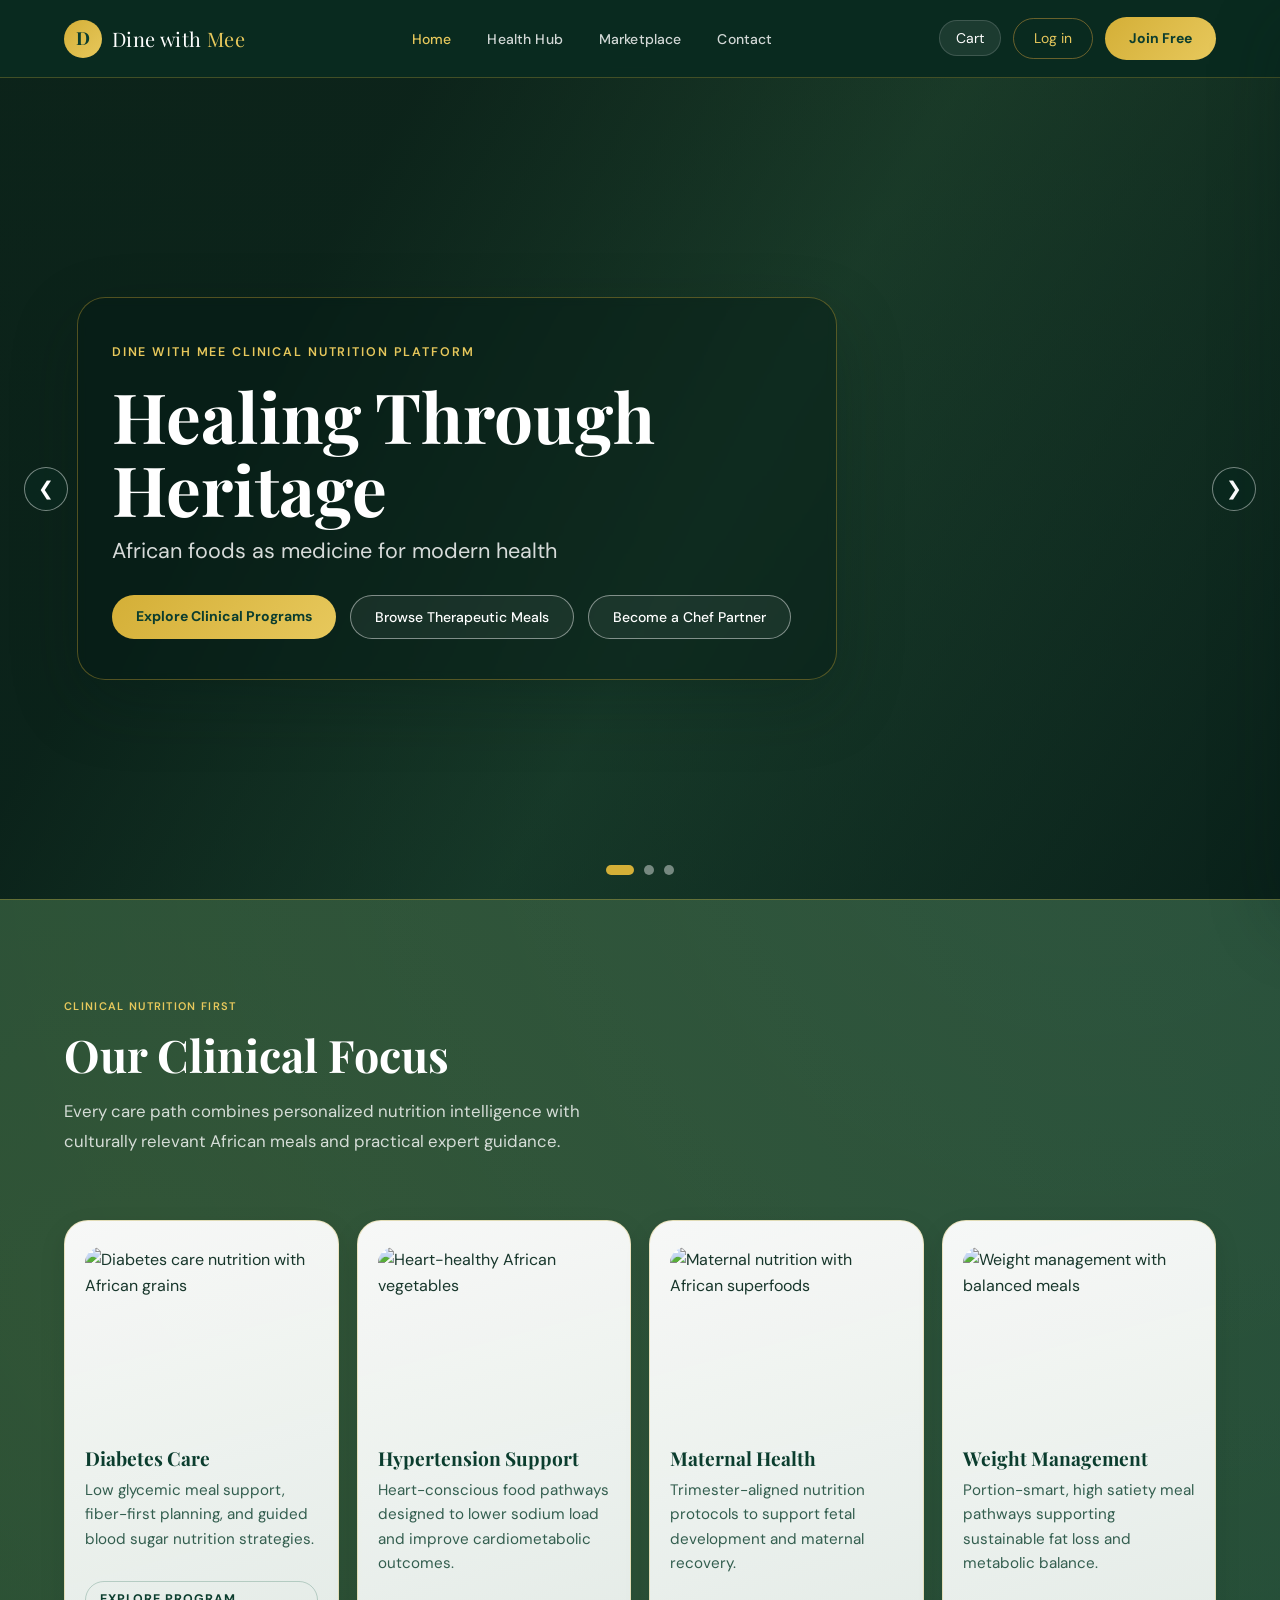
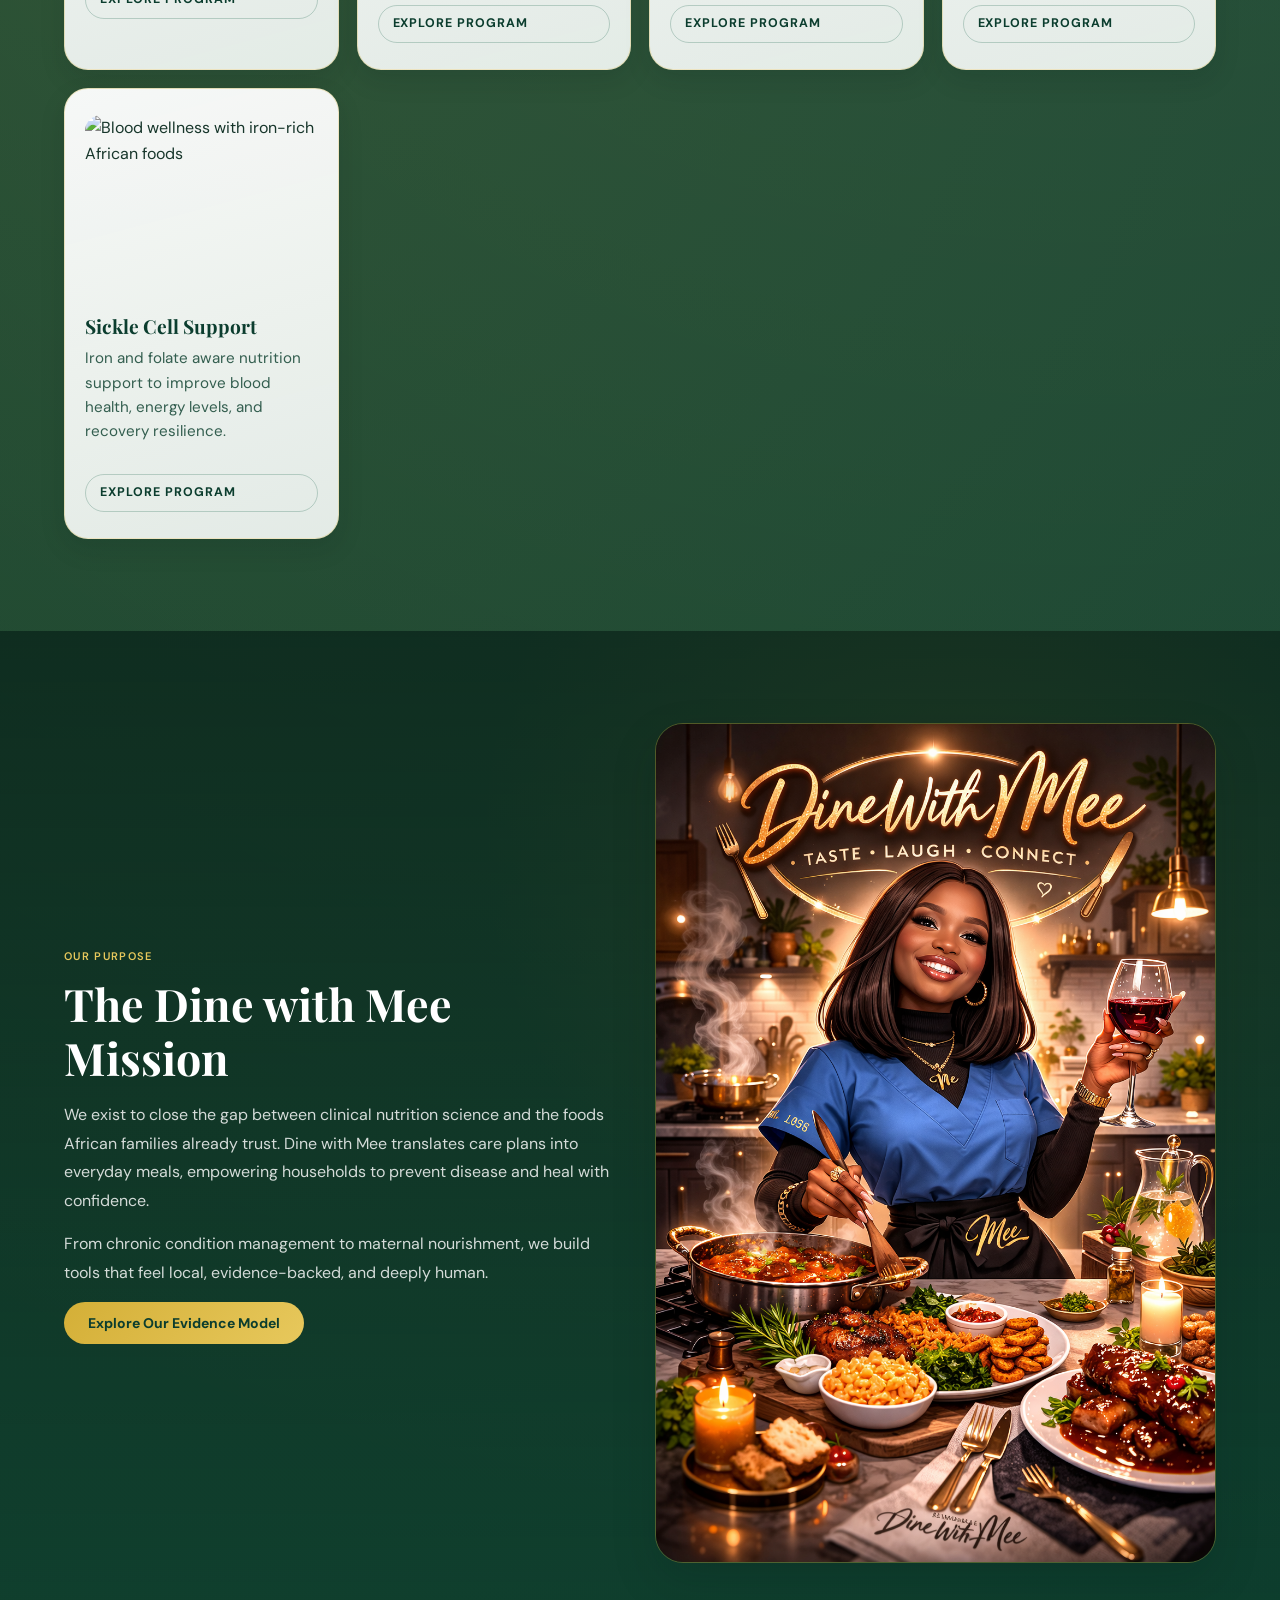
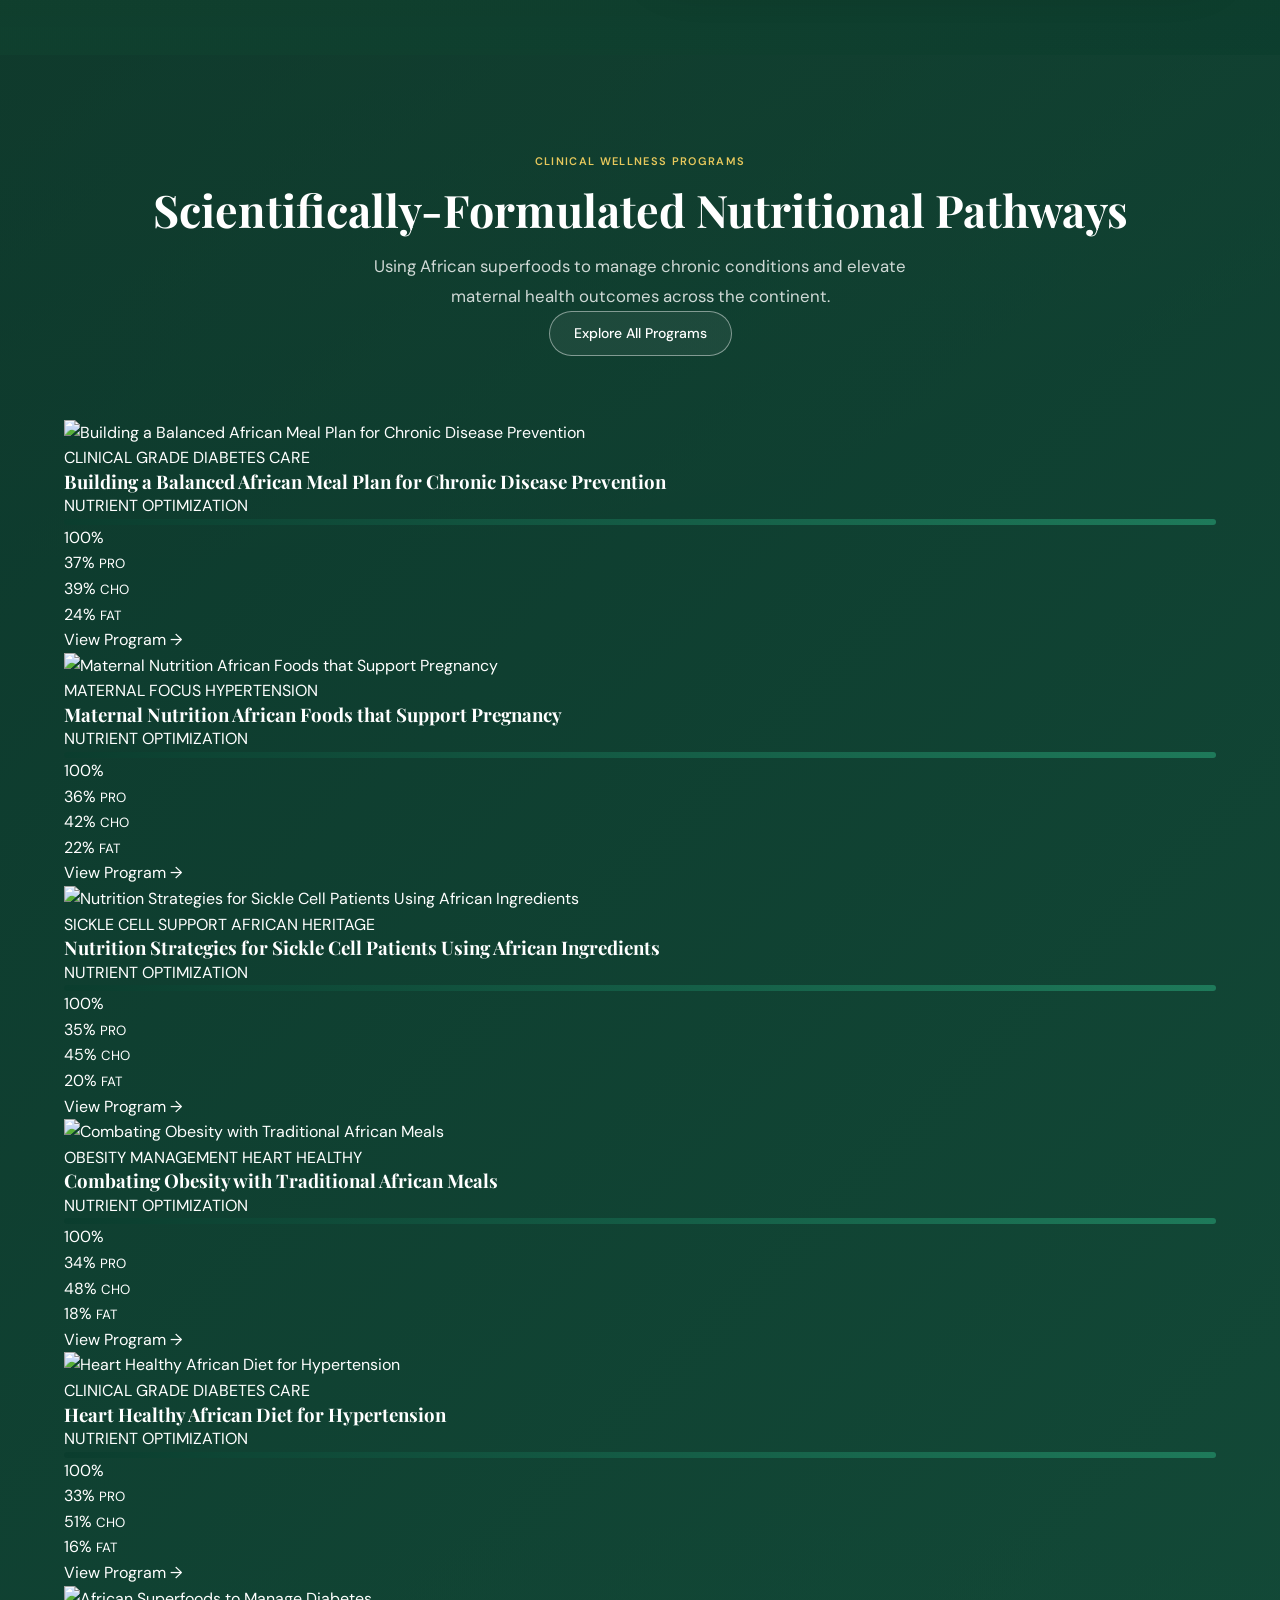
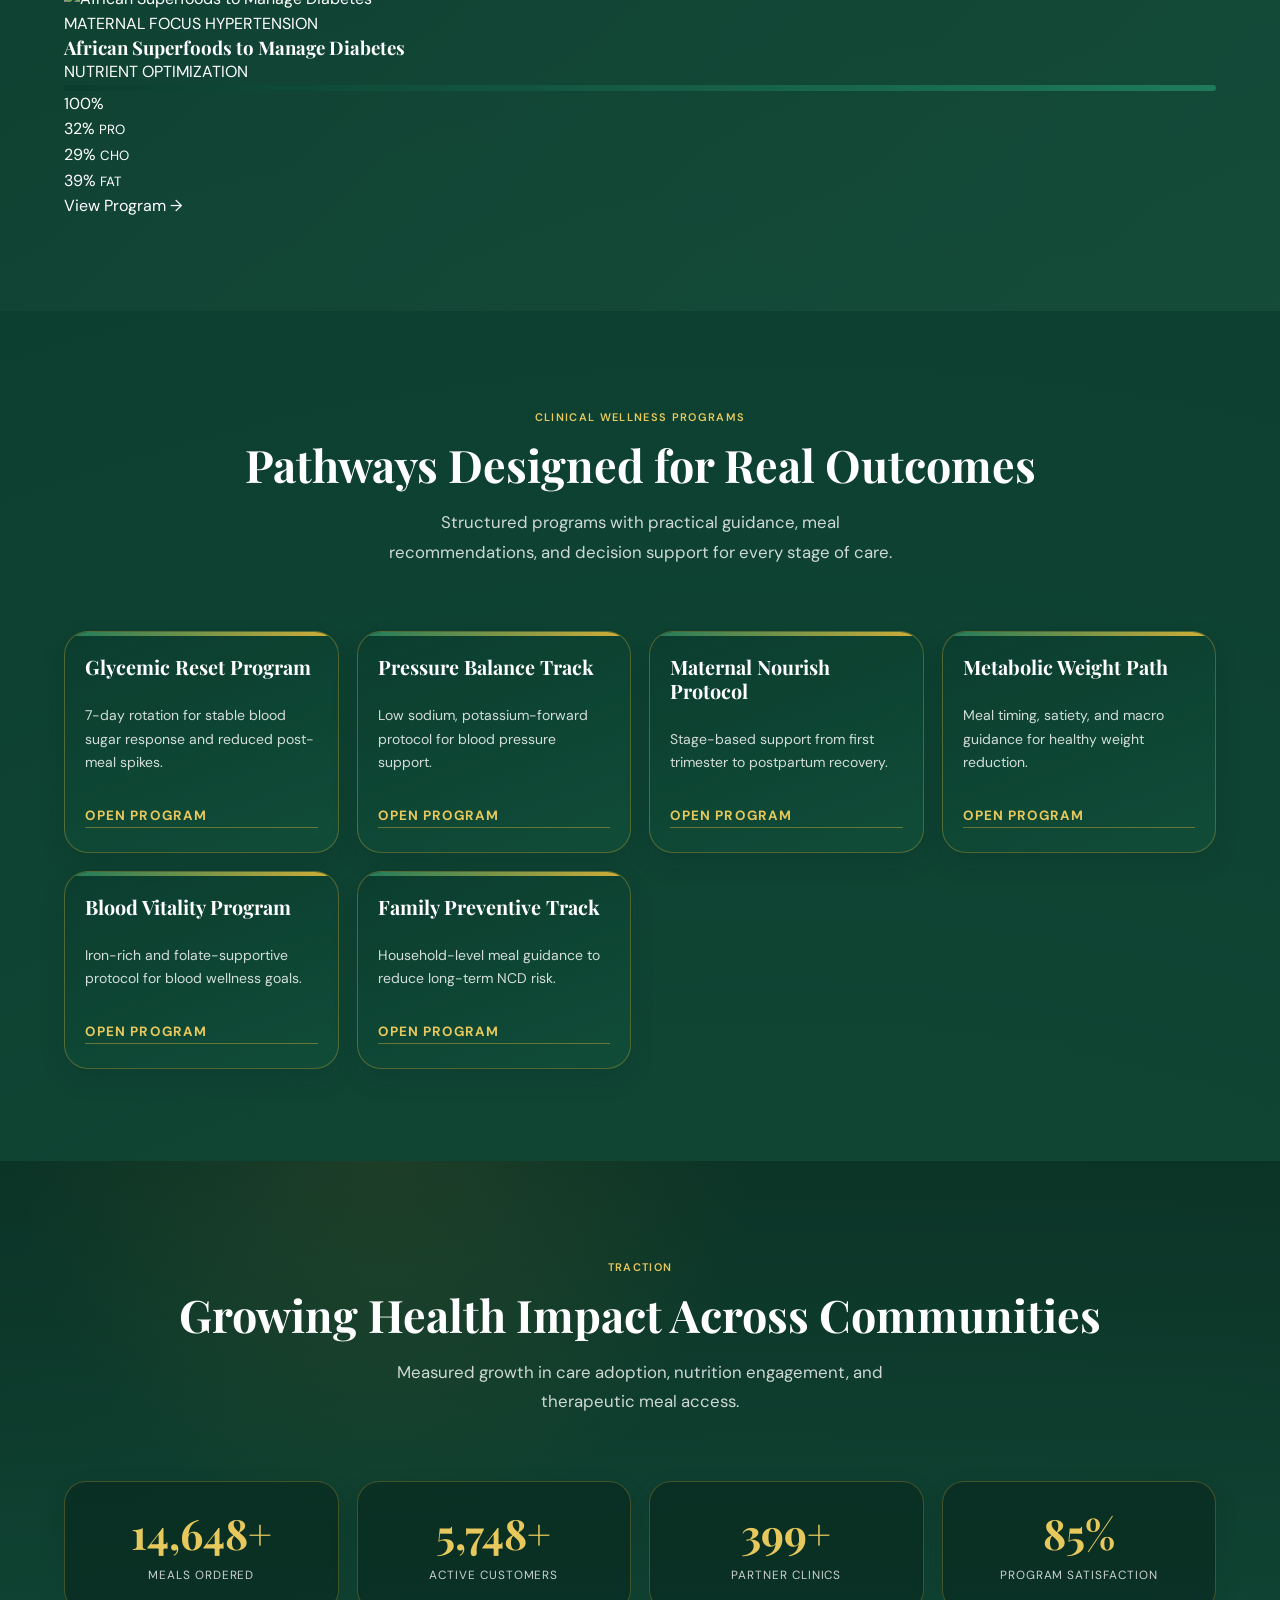
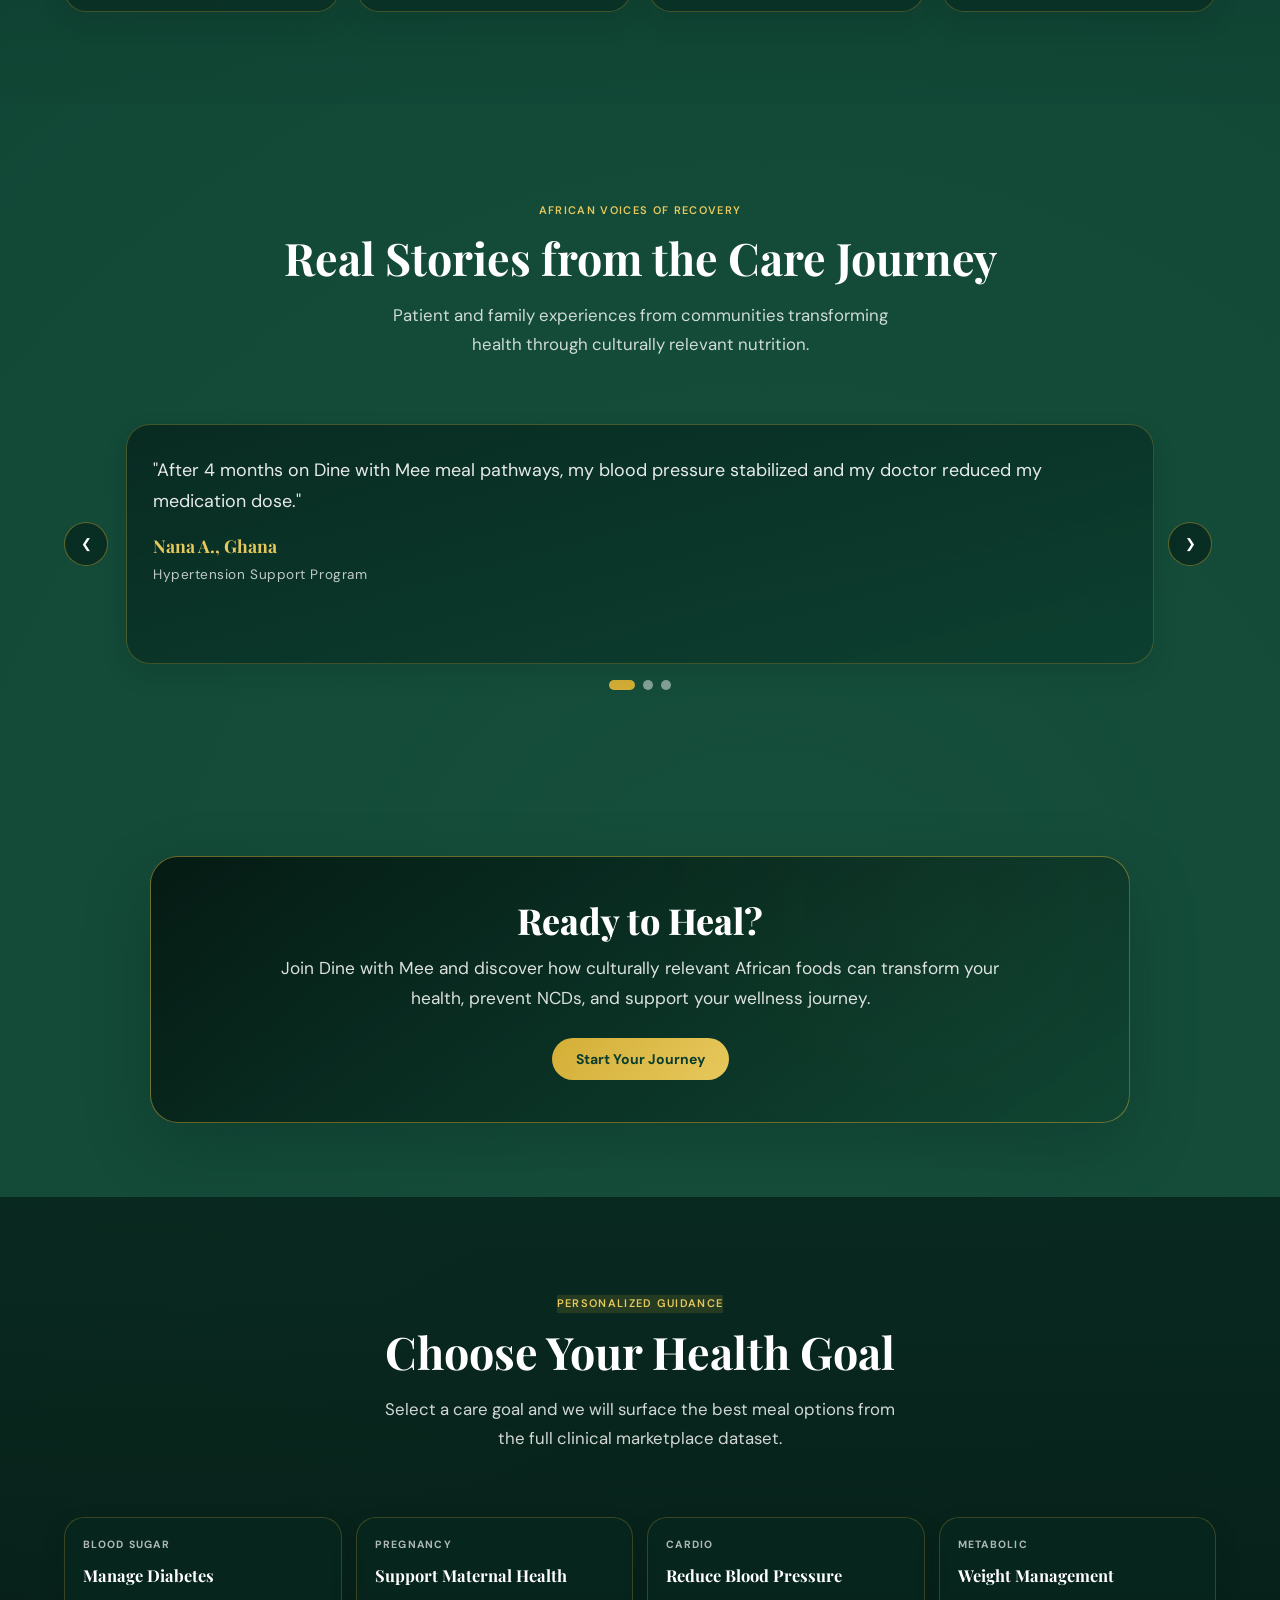
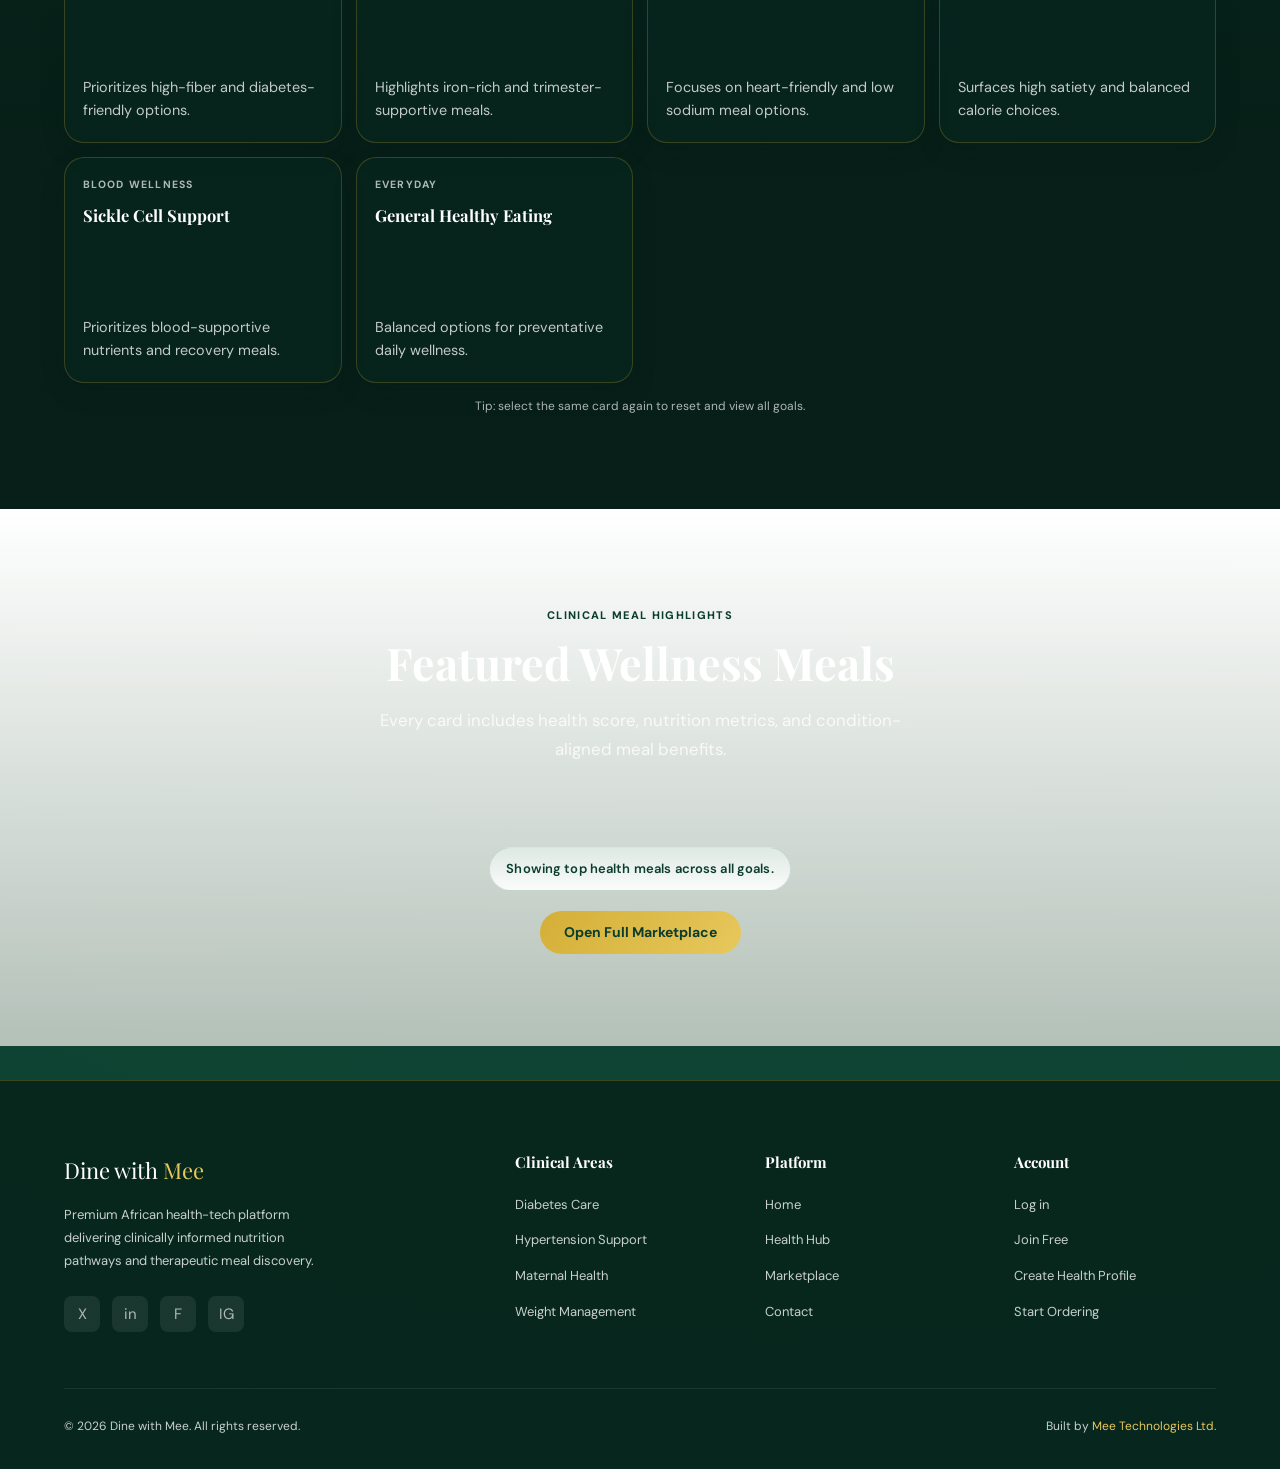
==== index-new.html @ 8e5e98ac "Frontend and Backend" ====
<!DOCTYPE html>
<html lang="en">
<head>
  <meta charset="UTF-8" />
  <meta name="viewport" content="width=device-width, initial-scale=1.0" />
  <title>Dine with Mee | Premium African Health-Tech Nutrition Platform</title>
  <meta name="description" content="Dine with Mee combines clinical nutrition care and culturally relevant African meals for diabetes, hypertension, maternal health, and long-term wellness." />
  <link rel="stylesheet" href="styles.css" />
</head>
<body>

<nav class="navbar">
  <a href="index.html#home" class="nav-logo">
    <div class="logo-mark">D</div>
    <span class="logo-text">Dine with <span>Mee</span></span>
  </a>

  <ul class="nav-links" id="nav-links">
    <li><a href="index.html#home" class="active">Home</a></li>
    <li><a href="health.html">Health Hub</a></li>
    <li><a href="marketplace.html">Marketplace</a></li>
    <li><a href="contact.html">Contact</a></li>
  </ul>

  <div class="nav-actions">
    <button class="btn-cart" id="cart-btn" type="button">
      Cart
      <span class="cart-count" id="cart-count-nav" style="display:none">0</span>
    </button>
    <a href="login.html" class="btn-login">Log in</a>
    <a href="signup.html" class="btn-primary">Join Free</a>
    <button class="hamburger" id="hamburger" type="button" aria-label="Open menu">
      <span></span><span></span><span></span>
    </button>
  </div>
</nav>

<section class="hero-slider" id="home" aria-label="Hero slides">
  <div class="hero-slide active" style="background-image: url('https://images.unsplash.com/photo-1512621776951-a57141f2eefd?auto=format&fit=crop&w=1800&q=80');">
    <div class="hero-overlay"></div>
    <div class="hero-content-wrap">
      <span class="hero-kicker">Dine with Mee Clinical Nutrition Platform</span>
      <h1>Healing Through Heritage</h1>
      <p>African foods as medicine for modern health</p>
      <div class="hero-cta-row">
        <a href="#clinical-focus" class="btn-primary">Explore Clinical Programs</a>
        <a href="marketplace.html" class="btn-secondary">Browse Therapeutic Meals</a>
        <a href="chef-partner.html" class="btn-secondary">Become a Chef Partner</a>
      </div>
    </div>
  </div>

  <div class="hero-slide" style="background-image: url('https://images.unsplash.com/photo-1498837167922-ddd27525d352?auto=format&fit=crop&w=1800&q=80');">
    <div class="hero-overlay"></div>
    <div class="hero-content-wrap">
      <span class="hero-kicker">Preventive Care Through Nutrition</span>
      <h1>Nature&#39;s Prescription</h1>
      <p>Nutrition-powered prevention for NCDs</p>
      <div class="hero-cta-row">
        <a href="health.html" class="btn-primary">Visit Health Hub</a>
        <a href="health.html#nutrition-research" class="btn-secondary">Read Nutrition Research</a>
      </div>
    </div>
  </div>

  <div class="hero-slide" style="background-image: url('https://images.unsplash.com/photo-1466637574441-749b8f19452f?auto=format&fit=crop&w=1800&q=80');">
    <div class="hero-overlay"></div>
    <div class="hero-content-wrap">
      <span class="hero-kicker">Future-Ready Family Wellness</span>
      <h1>Generational Wellness</h1>
      <p>Building healthier African futures through food</p>
      <div class="hero-cta-row">
        <a href="health.html#maternal-care-pathway" class="btn-primary">Maternal Wellness Pathways</a>
        <a href="#ready-to-heal" class="btn-secondary">Start Your Journey</a>
      </div>
    </div>
  </div>

  <button class="hero-control prev" type="button" data-hero-prev aria-label="Previous slide">&#10094;</button>
  <button class="hero-control next" type="button" data-hero-next aria-label="Next slide">&#10095;</button>

  <div class="hero-dots" role="tablist" aria-label="Hero slide controls">
    <button class="hero-dot active" type="button" data-hero-dot="0" aria-label="Slide 1"></button>
    <button class="hero-dot" type="button" data-hero-dot="1" aria-label="Slide 2"></button>
    <button class="hero-dot" type="button" data-hero-dot="2" aria-label="Slide 3"></button>
  </div>
</section>

<section class="section clinical-focus-section" id="clinical-focus">
  <div class="section-header text-left">
    <span class="section-tag">Clinical Nutrition First</span>
    <h2>Our Clinical Focus</h2>
    <p>Every care path combines personalized nutrition intelligence with culturally relevant African meals and practical expert guidance.</p>
  </div>

  <div class="clinical-focus-grid">
    <article class="clinical-card health-card">
      <img src="https://www.azpcps.com/wp-content/uploads/2024/01/Diet-for-Diabetes-Management.jpg" alt="Diabetes care nutrition with African grains" loading="lazy" class="clinical-card-image" />
      <h3>Diabetes Care</h3>
      <p>Low glycemic meal support, fiber-first planning, and guided blood sugar nutrition strategies.</p>
      <a href="health.html#diabetes" class="clinical-link">Explore Program</a>
    </article>

    <article class="clinical-card health-card">
      <img src="https://images.unsplash.com/photo-1512621776951-a57141f2eefd?auto=format&fit=crop&w=600&h=300&q=80" alt="Heart-healthy African vegetables" loading="lazy" class="clinical-card-image" />
      <h3>Hypertension Support</h3>
      <p>Heart-conscious food pathways designed to lower sodium load and improve cardiometabolic outcomes.</p>
      <a href="health.html#hypertension" class="clinical-link">Explore Program</a>
    </article>

    <article class="clinical-card health-card">
      <img src="https://images.unsplash.com/photo-1547592180-85f173990554?auto=format&fit=crop&w=600&h=300&q=80" alt="Maternal nutrition with African superfoods" loading="lazy" class="clinical-card-image" />
      <h3>Maternal Health</h3>
      <p>Trimester-aligned nutrition protocols to support fetal development and maternal recovery.</p>
      <a href="health.html#maternal-care-pathway" class="clinical-link">Explore Program</a>
    </article>

    <article class="clinical-card health-card">
      <img src="https://www.heart.org/-/media/AHA/H4GM/Article-Images/Lose-Weight-and-Keep-It-Off.jpg?sc_lang=en" alt="Weight management with balanced meals" loading="lazy" class="clinical-card-image" />
      <h3>Weight Management</h3>
      <p>Portion-smart, high satiety meal pathways supporting sustainable fat loss and metabolic balance.</p>
      <a href="health.html#obesity" class="clinical-link">Explore Program</a>
    </article>

    <article class="clinical-card health-card">
      <img src="https://images.unsplash.com/photo-1498837167922-ddd27525d352?auto=format&fit=crop&w=600&h=300&q=80" alt="Blood wellness with iron-rich African foods" loading="lazy" class="clinical-card-image" />
      <h3>Sickle Cell Support</h3>
      <p>Iron and folate aware nutrition support to improve blood health, energy levels, and recovery resilience.</p>
      <a href="health.html#sickle-cell" class="clinical-link">Explore Program</a>
    </article>
  </div>
</section>

<section class="section purpose-section" id="our-purpose">
  <div class="purpose-layout">
    <div class="purpose-copy">
      <span class="section-tag">Our Purpose</span>
      <h2>The Dine with Mee Mission</h2>
      <p>We exist to close the gap between clinical nutrition science and the foods African families already trust. Dine with Mee translates care plans into everyday meals, empowering households to prevent disease and heal with confidence.</p>
      <p>From chronic condition management to maternal nourishment, we build tools that feel local, evidence-backed, and deeply human.</p>
      <a href="health.html#nutrition-research" class="btn-primary">Explore Our Evidence Model</a>
    </div>
    <div class="purpose-media">
      <img src="images/Cooking%20with%20confidence%20and%20style.png" alt="Cooking with confidence and style" loading="lazy" />
    </div>
  </div>
</section>

<section class="section clinical-wellness-programs" id="clinical-wellness">
  <div class="section-header">
    <span class="section-tag">Clinical Wellness Programs</span>
    <h2>Scientifically-Formulated Nutritional Pathways</h2>
    <p>Using African superfoods to manage chronic conditions and elevate maternal health outcomes across the continent.</p>
    <a href="#clinical-programs" class="btn-secondary">Explore All Programs</a>
  </div>

  <div class="wellness-grid">
    <article class="program-item">
      <div class="program-image-wrapper">
        <img src="https://rehab2perform.com/wp-content/uploads/2023/04/My-project-1-19-1024x641.jpg" alt="Building a Balanced African Meal Plan for Chronic Disease Prevention" loading="lazy" />
      </div>
      <div class="program-meta">
        <span class="meta-tag">CLINICAL GRADE</span>
        <span class="meta-sub">DIABETES CARE</span>
      </div>
      <h3>Building a Balanced African Meal Plan for Chronic Disease Prevention</h3>
      <div class="nutrition-bars">
        <div class="nutrition-bar-label">NUTRIENT OPTIMIZATION</div>
        <div class="nutrition-bar">
          <div class="bar-fill" style="width: 100%; background: linear-gradient(90deg, #0B3D2E 0%, #145C45 50%, #1E7A5A 100%); height: 6px; border-radius: 3px;"></div>
          <span class="bar-label">100%</span>
        </div>
        <div class="macro-row">
          <div class="macro-item">
            <span>37%</span>
            <small>PRO</small>
          </div>
          <div class="macro-item">
            <span>39%</span>
            <small>CHO</small>
          </div>
          <div class="macro-item">
            <span>24%</span>
            <small>FAT</small>
          </div>
        </div>
      </div>
      <a href="health.html#diabetes" class="program-link">View Program →</a>
    </article>

    <article class="program-item">
      <div class="program-image-wrapper">
        <img src="https://www.merrionultrasound.ie/wp-content/uploads/2024/01/pregnancy-nutrition-1024x585.jpg" alt="Maternal Nutrition African Foods that Support Pregnancy" loading="lazy" />
      </div>
      <div class="program-meta">
        <span class="meta-tag">MATERNAL FOCUS</span>
        <span class="meta-sub">HYPERTENSION</span>
      </div>
      <h3>Maternal Nutrition African Foods that Support Pregnancy</h3>
      <div class="nutrition-bars">
        <div class="nutrition-bar-label">NUTRIENT OPTIMIZATION</div>
        <div class="nutrition-bar">
          <div class="bar-fill" style="width: 100%; background: linear-gradient(90deg, #0B3D2E 0%, #145C45 50%, #1E7A5A 100%); height: 6px; border-radius: 3px;"></div>
          <span class="bar-label">100%</span>
        </div>
        <div class="macro-row">
          <div class="macro-item">
            <span>36%</span>
            <small>PRO</small>
          </div>
          <div class="macro-item">
            <span>42%</span>
            <small>CHO</small>
          </div>
          <div class="macro-item">
            <span>22%</span>
            <small>FAT</small>
          </div>
        </div>
      </div>
      <a href="health.html#maternal-care-pathway" class="program-link">View Program →</a>
    </article>

    <article class="program-item">
      <div class="program-image-wrapper">
        <img src="https://imgk.timesnownews.com/story/balanced-diet-for-sickle-cell-disease.gif?tr=w-400,h-300,fo-auto" alt="Nutrition Strategies for Sickle Cell Patients Using African Ingredients" loading="lazy" />
      </div>
      <div class="program-meta">
        <span class="meta-tag">SICKLE CELL SUPPORT</span>
        <span class="meta-sub">AFRICAN HERITAGE</span>
      </div>
      <h3>Nutrition Strategies for Sickle Cell Patients Using African Ingredients</h3>
      <div class="nutrition-bars">
        <div class="nutrition-bar-label">NUTRIENT OPTIMIZATION</div>
        <div class="nutrition-bar">
          <div class="bar-fill" style="width: 100%; background: linear-gradient(90deg, #0B3D2E 0%, #145C45 50%, #1E7A5A 100%); height: 6px; border-radius: 3px;"></div>
          <span class="bar-label">100%</span>
        </div>
        <div class="macro-row">
          <div class="macro-item">
            <span>35%</span>
            <small>PRO</small>
          </div>
          <div class="macro-item">
            <span>45%</span>
            <small>CHO</small>
          </div>
          <div class="macro-item">
            <span>20%</span>
            <small>FAT</small>
          </div>
        </div>
      </div>
      <a href="health.html#sickle-cell" class="program-link">View Program →</a>
    </article>

    <article class="program-item">
      <div class="program-image-wrapper">
        <img src="https://healthviewpoints.com/wp-content/uploads/2025/10/image.webp" alt="Combating Obesity with Traditional African Meals" loading="lazy" />
      </div>
      <div class="program-meta">
        <span class="meta-tag">OBESITY MANAGEMENT</span>
        <span class="meta-sub">HEART HEALTHY</span>
      </div>
      <h3>Combating Obesity with Traditional African Meals</h3>
      <div class="nutrition-bars">
        <div class="nutrition-bar-label">NUTRIENT OPTIMIZATION</div>
        <div class="nutrition-bar">
          <div class="bar-fill" style="width: 100%; background: linear-gradient(90deg, #0B3D2E 0%, #145C45 50%, #1E7A5A 100%); height: 6px; border-radius: 3px;"></div>
          <span class="bar-label">100%</span>
        </div>
        <div class="macro-row">
          <div class="macro-item">
            <span>34%</span>
            <small>PRO</small>
          </div>
          <div class="macro-item">
            <span>48%</span>
            <small>CHO</small>
          </div>
          <div class="macro-item">
            <span>18%</span>
            <small>FAT</small>
          </div>
        </div>
      </div>
      <a href="health.html#obesity" class="program-link">View Program →</a>
    </article>

    <article class="program-item">
      <div class="program-image-wrapper">
        <img src="https://patientinfo.medicobridge.com/wp-content/uploads/2025/04/well-balanced-diet-and-blood-pressure-control-for-heart-care.webp" alt="Heart Healthy African Diet for Hypertension" loading="lazy" />
      </div>
      <div class="program-meta">
        <span class="meta-tag">CLINICAL GRADE</span>
        <span class="meta-sub">DIABETES CARE</span>
      </div>
      <h3>Heart Healthy African Diet for Hypertension</h3>
      <div class="nutrition-bars">
        <div class="nutrition-bar-label">NUTRIENT OPTIMIZATION</div>
        <div class="nutrition-bar">
          <div class="bar-fill" style="width: 100%; background: linear-gradient(90deg, #0B3D2E 0%, #145C45 50%, #1E7A5A 100%); height: 6px; border-radius: 3px;"></div>
          <span class="bar-label">100%</span>
        </div>
        <div class="macro-row">
          <div class="macro-item">
            <span>33%</span>
            <small>PRO</small>
          </div>
          <div class="macro-item">
            <span>51%</span>
            <small>CHO</small>
          </div>
          <div class="macro-item">
            <span>16%</span>
            <small>FAT</small>
          </div>
        </div>
      </div>
      <a href="health.html#hypertension" class="program-link">View Program →</a>
    </article>

    <article class="program-item">
      <div class="program-image-wrapper">
        <img src="https://www.hjhospitals.org/blogimage/BkK0PFISL40xjrSr46TQuCmhiMvolTTCuMrDnLiP.jpeg" alt="African Superfoods to Manage Diabetes" loading="lazy" />
      </div>
      <div class="program-meta">
        <span class="meta-tag">MATERNAL FOCUS</span>
        <span class="meta-sub">HYPERTENSION</span>
      </div>
      <h3>African Superfoods to Manage Diabetes</h3>
      <div class="nutrition-bars">
        <div class="nutrition-bar-label">NUTRIENT OPTIMIZATION</div>
        <div class="nutrition-bar">
          <div class="bar-fill" style="width: 100%; background: linear-gradient(90deg, #0B3D2E 0%, #145C45 50%, #1E7A5A 100%); height: 6px; border-radius: 3px;"></div>
          <span class="bar-label">100%</span>
        </div>
        <div class="macro-row">
          <div class="macro-item">
            <span>32%</span>
            <small>PRO</small>
          </div>
          <div class="macro-item">
            <span>29%</span>
            <small>CHO</small>
          </div>
          <div class="macro-item">
            <span>39%</span>
            <small>FAT</small>
          </div>
        </div>
      </div>
      <a href="health.html#diabetes" class="program-link">View Program →</a>
    </article>
  </div>

</section>

<section class="section programs-section" id="clinical-programs">
  <div class="section-header">
    <span class="section-tag">Clinical Wellness Programs</span>
    <h2>Pathways Designed for Real Outcomes</h2>
    <p>Structured programs with practical guidance, meal recommendations, and decision support for every stage of care.</p>
  </div>

  <div class="program-grid">
    <article class="program-card plan-card">
      <h3>Glycemic Reset Program</h3>
      <p>7-day rotation for stable blood sugar response and reduced post-meal spikes.</p>
      <a href="health.html#diabetes">Open Program</a>
    </article>

    <article class="program-card plan-card">
      <h3>Pressure Balance Track</h3>
      <p>Low sodium, potassium-forward protocol for blood pressure support.</p>
      <a href="health.html#hypertension">Open Program</a>
    </article>

    <article class="program-card plan-card">
      <h3>Maternal Nourish Protocol</h3>
      <p>Stage-based support from first trimester to postpartum recovery.</p>
      <a href="health.html#maternal-care-pathway">Open Program</a>
    </article>

    <article class="program-card plan-card">
      <h3>Metabolic Weight Path</h3>
      <p>Meal timing, satiety, and macro guidance for healthy weight reduction.</p>
      <a href="health.html#obesity">Open Program</a>
    </article>

    <article class="program-card plan-card">
      <h3>Blood Vitality Program</h3>
      <p>Iron-rich and folate-supportive protocol for blood wellness goals.</p>
      <a href="health.html#sickle-cell">Open Program</a>
    </article>

    <article class="program-card plan-card">
      <h3>Family Preventive Track</h3>
      <p>Household-level meal guidance to reduce long-term NCD risk.</p>
      <a href="marketplace.html">Open Program</a>
    </article>
  </div>
</section>

<section class="section traction-section" id="traction">
  <div class="section-header">
    <span class="section-tag">Traction</span>
    <h2>Growing Health Impact Across Communities</h2>
    <p>Measured growth in care adoption, nutrition engagement, and therapeutic meal access.</p>
  </div>

  <div class="traction-grid">
    <article class="traction-card">
      <h3><span class="counter-value" data-counter-target="15800">0</span>+</h3>
      <p>Meals Ordered</p>
    </article>
    <article class="traction-card">
      <h3><span class="counter-value" data-counter-target="6200">0</span>+</h3>
      <p>Active Customers</p>
    </article>
    <article class="traction-card">
      <h3><span class="counter-value" data-counter-target="430">0</span>+</h3>
      <p>Partner Clinics</p>
    </article>
    <article class="traction-card">
      <h3><span class="counter-value" data-counter-target="92">0</span>%</h3>
      <p>Program Satisfaction</p>
    </article>
  </div>
</section>

<section class="section recovery-section" id="recovery-voices">
  <div class="section-header">
    <span class="section-tag">African Voices of Recovery</span>
    <h2>Real Stories from the Care Journey</h2>
    <p>Patient and family experiences from communities transforming health through culturally relevant nutrition.</p>
  </div>

  <div class="recovery-carousel" data-recovery-carousel>
    <button class="recovery-control prev" type="button" data-recovery-prev aria-label="Previous testimonial">&#10094;</button>

    <div class="recovery-track">
      <article class="recovery-slide active">
        <p class="recovery-quote">"After 4 months on Dine with Mee meal pathways, my blood pressure stabilized and my doctor reduced my medication dose."</p>
        <h4>Nana A., Ghana</h4>
        <span>Hypertension Support Program</span>
      </article>

      <article class="recovery-slide">
        <p class="recovery-quote">"My gestational nutrition plan helped me stay energized throughout pregnancy, and postpartum recovery felt smoother than my last birth."</p>
        <h4>Esther M., Kenya</h4>
        <span>Maternal Nourish Protocol</span>
      </article>

      <article class="recovery-slide">
        <p class="recovery-quote">"I finally found diabetes-friendly meals that still taste like home. Tracking meals became easy and sustainable for my family."</p>
        <h4>Kunle O., Nigeria</h4>
        <span>Glycemic Reset Program</span>
      </article>
    </div>

    <button class="recovery-control next" type="button" data-recovery-next aria-label="Next testimonial">&#10095;</button>
  </div>

  <div class="recovery-dots" role="tablist" aria-label="Recovery testimonials">
    <button class="recovery-dot active" type="button" data-recovery-dot="0" aria-label="Testimonial 1"></button>
    <button class="recovery-dot" type="button" data-recovery-dot="1" aria-label="Testimonial 2"></button>
    <button class="recovery-dot" type="button" data-recovery-dot="2" aria-label="Testimonial 3"></button>
  </div>
</section>

<section class="section ready-cta" id="ready-to-heal">
  <div class="ready-cta-box">
    <h2>Ready to Heal?</h2>
    <p>Join Dine with Mee and discover how culturally relevant African foods can transform your health, prevent NCDs, and support your wellness journey.</p>
    <a href="signup.html" class="btn-primary">Start Your Journey</a>
  </div>
</section>

<section class="section health-goals-section" id="health-goals">
  <div class="section-header">
    <span class="section-tag">Personalized Guidance</span>
    <h2>Choose Your Health Goal</h2>
    <p>Select a care goal and we will surface the best meal options from the full clinical marketplace dataset.</p>
  </div>

  <div class="goal-grid" id="goal-selector">
    <button class="goal-card" data-goal="diabetes" type="button">
      <span class="goal-kicker">Blood Sugar</span>
      <h4>Manage Diabetes</h4>
      <p>Prioritizes high-fiber and diabetes-friendly options.</p>
    </button>

    <button class="goal-card" data-goal="maternal" type="button">
      <span class="goal-kicker">Pregnancy</span>
      <h4>Support Maternal Health</h4>
      <p>Highlights iron-rich and trimester-supportive meals.</p>
    </button>

    <button class="goal-card" data-goal="hbp" type="button">
      <span class="goal-kicker">Cardio</span>
      <h4>Reduce Blood Pressure</h4>
      <p>Focuses on heart-friendly and low sodium meal options.</p>
    </button>

    <button class="goal-card" data-goal="weight" type="button">
      <span class="goal-kicker">Metabolic</span>
      <h4>Weight Management</h4>
      <p>Surfaces high satiety and balanced calorie choices.</p>
    </button>

    <button class="goal-card" data-goal="sickle" type="button">
      <span class="goal-kicker">Blood Wellness</span>
      <h4>Sickle Cell Support</h4>
      <p>Prioritizes blood-supportive nutrients and recovery meals.</p>
    </button>

    <button class="goal-card" data-goal="general" type="button">
      <span class="goal-kicker">Everyday</span>
      <h4>General Healthy Eating</h4>
      <p>Balanced options for preventative daily wellness.</p>
    </button>
  </div>

  <p class="goal-tip">Tip: select the same card again to reset and view all goals.</p>
</section>

<section class="section featured-health-section" id="featured-health">
  <div class="section-header">
    <span class="section-tag">Clinical Meal Highlights</span>
    <h2>Featured Wellness Meals</h2>
    <p>Every card includes health score, nutrition metrics, and condition-aligned meal benefits.</p>
  </div>

  <div class="meals-grid" id="featured-meals"></div>
  <p class="featured-goal-label" id="featured-goal-label">Showing top health meals across all goals.</p>

  <div class="featured-actions">
    <a href="marketplace.html" class="btn-primary">Open Full Marketplace</a>
  </div>
</section>

<footer>
  <div class="footer-grid">
    <div class="footer-brand">
      <span class="logo-text">Dine with <span>Mee</span></span>
      <p>Premium African health-tech platform delivering clinically informed nutrition pathways and therapeutic meal discovery.</p>
      <div class="social-links">
        <a href="#" aria-label="X">X</a>
        <a href="#" aria-label="LinkedIn">in</a>
        <a href="#" aria-label="Facebook">F</a>
        <a href="#" aria-label="Instagram">IG</a>
      </div>
    </div>

    <div class="footer-col">
      <h5>Clinical Areas</h5>
      <ul>
        <li><a href="health.html#diabetes">Diabetes Care</a></li>
        <li><a href="health.html#hypertension">Hypertension Support</a></li>
        <li><a href="health.html#maternal-care-pathway">Maternal Health</a></li>
        <li><a href="health.html#obesity">Weight Management</a></li>
      </ul>
    </div>

    <div class="footer-col">
      <h5>Platform</h5>
      <ul>
        <li><a href="index.html">Home</a></li>
        <li><a href="health.html">Health Hub</a></li>
        <li><a href="marketplace.html">Marketplace</a></li>
        <li><a href="contact.html">Contact</a></li>
      </ul>
    </div>

    <div class="footer-col">
      <h5>Account</h5>
      <ul>
        <li><a href="login.html">Log in</a></li>
        <li><a href="signup.html">Join Free</a></li>
        <li><a href="signup.html">Create Health Profile</a></li>
        <li><a href="marketplace.html">Start Ordering</a></li>
      </ul>
    </div>
  </div>

  <div class="footer-bottom">
    <span>&copy; 2026 Dine with Mee. All rights reserved.</span>
    <span>Built by <span class="gold">Mee Technologies Ltd.</span></span>
  </div>
</footer>

<div class="cart-overlay" id="cart-overlay"></div>
<div class="cart-sidebar" id="cart-sidebar">
  <div class="cart-header">
    <h3>Your Cart</h3>
    <button class="cart-close" id="cart-close" type="button">X</button>
  </div>
  <div class="cart-items" id="cart-items">
    <div class="cart-empty">
      Your cart is empty.<br />Explore our marketplace!
    </div>
  </div>
  <div class="cart-footer">
    <div class="cart-total">
      <span>Total:</span>
      <span class="amount" id="cart-total">$0</span>
    </div>
    <a href="#" class="btn-primary" id="checkout-btn" style="display:none">Checkout</a>
  </div>
</div>

<div class="toast-container" id="toast-container"></div>

<script>
  window.__DWM_INTEGRATION_HOME__ = true;
</script>
<script src="script.js"></script>
<script type="module" src="dine-with-mee-integration/dine-with-mee-frontend/src/main.js"></script>
</body>
</html>
---- styles.css ----
/* ============================================
   DINE WITH MEE — Global Styles
   Theme: Dark Green + White + Gold
   ============================================ */

@import url('https://fonts.googleapis.com/css2?family=Playfair+Display:ital,wght@0,400;0,600;0,700;1,400&family=DM+Sans:wght@300;400;500;600&display=swap');

:root {
  --green-deep:   #0D3B2B;
  --green-mid:    #145A3E;
  --green-light:  #1E7A56;
  --green-pale:   #E8F5EF;
  --gold:         #C9973A;
  --gold-light:   #E8B85C;
  --gold-pale:    #FBF3E3;
  --white:        #FFFFFF;
  --off-white:    #F9F6F0;
  --text-dark:    #1A1A1A;
  --text-mid:     #4A4A4A;
  --text-light:   #888888;
  --shadow-sm:    0 2px 12px rgba(13,59,43,0.08);
  --shadow-md:    0 8px 32px rgba(13,59,43,0.14);
  --shadow-lg:    0 20px 60px rgba(13,59,43,0.18);
  --radius-sm:    8px;
  --radius-md:    16px;
  --radius-lg:    24px;
  --transition:   0.3s cubic-bezier(0.4,0,0.2,1);
}

*, *::before, *::after { box-sizing: border-box; margin: 0; padding: 0; }

html { scroll-behavior: smooth; }

body {
  font-family: 'DM Sans', sans-serif;
  background: var(--white);
  color: var(--text-dark);
  line-height: 1.6;
  overflow-x: hidden;
}

h1,h2,h3,h4,h5 {
  font-family: 'Playfair Display', serif;
  line-height: 1.2;
}

a { text-decoration: none; color: inherit; }
img { max-width: 100%; display: block; }
ul { list-style: none; }

/* ============ NAVBAR ============ */
.navbar {
  position: fixed;
  top: 0; left: 0; right: 0;
  z-index: 1000;
  background: rgba(13,59,43,0.97);
  backdrop-filter: blur(12px);
  border-bottom: 1px solid rgba(201,151,58,0.2);
  padding: 0 5%;
  display: flex;
  align-items: center;
  justify-content: space-between;
  height: 72px;
  transition: var(--transition);
}

.nav-logo {
  display: flex;
  align-items: center;
  gap: 10px;
}

.nav-logo .logo-mark {
  width: 38px; height: 38px;
  background: linear-gradient(135deg, var(--gold), var(--gold-light));
  border-radius: 50%;
  display: flex; align-items: center; justify-content: center;
  font-family: 'Playfair Display', serif;
  font-size: 18px;
  color: var(--green-deep);
  font-weight: 700;
}

.nav-logo .logo-text {
  font-family: 'Playfair Display', serif;
  font-size: 20px;
  color: var(--white);
  letter-spacing: 0.02em;
}

.nav-logo .logo-text span {
  color: var(--gold-light);
}

.nav-links {
  display: flex;
  align-items: center;
  gap: 8px;
}

.nav-links a {
  color: rgba(255,255,255,0.82);
  font-size: 14px;
  font-weight: 500;
  padding: 8px 14px;
  border-radius: var(--radius-sm);
  transition: var(--transition);
  letter-spacing: 0.01em;
}

.nav-links a:hover {
  color: var(--gold-light);
  background: rgba(201,151,58,0.1);
}

.nav-links a.active {
  color: var(--gold-light);
}

.nav-dropdown {
  position: relative;
}

.nav-dropdown > a::after {
  content: ' ▾';
  font-size: 10px;
  opacity: 0.7;
}

.dropdown-menu {
  position: absolute;
  top: calc(100% + 8px);
  left: 0;
  min-width: 200px;
  background: var(--green-deep);
  border: 1px solid rgba(201,151,58,0.2);
  border-radius: var(--radius-md);
  padding: 8px;
  opacity: 0;
  pointer-events: none;
  transform: translateY(-8px);
  transition: var(--transition);
  box-shadow: var(--shadow-lg);
}

.nav-dropdown:hover .dropdown-menu {
  opacity: 1;
  pointer-events: all;
  transform: translateY(0);
}

.dropdown-menu a {
  display: block;
  padding: 10px 14px;
  color: rgba(255,255,255,0.82);
  font-size: 13px;
  border-radius: var(--radius-sm);
  transition: var(--transition);
}

.dropdown-menu a:hover {
  background: rgba(201,151,58,0.12);
  color: var(--gold-light);
}

.nav-actions {
  display: flex;
  align-items: center;
  gap: 12px;
}

.btn-cart {
  position: relative;
  background: rgba(255,255,255,0.08);
  border: 1px solid rgba(255,255,255,0.15);
  color: var(--white);
  padding: 8px 16px;
  border-radius: var(--radius-sm);
  font-size: 14px;
  cursor: pointer;
  transition: var(--transition);
  font-family: 'DM Sans', sans-serif;
}

.btn-cart:hover { background: rgba(255,255,255,0.15); }

.cart-count {
  position: absolute;
  top: -6px; right: -6px;
  background: var(--gold);
  color: var(--green-deep);
  font-size: 10px;
  font-weight: 700;
  width: 18px; height: 18px;
  border-radius: 50%;
  display: flex; align-items: center; justify-content: center;
}

.btn-login {
  background: transparent;
  border: 1px solid rgba(201,151,58,0.5);
  color: var(--gold-light);
  padding: 8px 20px;
  border-radius: var(--radius-sm);
  font-size: 14px;
  cursor: pointer;
  transition: var(--transition);
  font-family: 'DM Sans', sans-serif;
}

.btn-login:hover {
  background: rgba(201,151,58,0.1);
  border-color: var(--gold-light);
}

.btn-primary {
  background: linear-gradient(135deg, var(--gold), var(--gold-light));
  color: var(--green-deep);
  padding: 10px 24px;
  border-radius: var(--radius-sm);
  font-size: 14px;
  font-weight: 600;
  border: none;
  cursor: pointer;
  transition: var(--transition);
  font-family: 'DM Sans', sans-serif;
  display: inline-block;
}

.btn-primary:hover {
  transform: translateY(-2px);
  box-shadow: 0 6px 20px rgba(201,151,58,0.4);
}

.btn-secondary {
  background: transparent;
  color: var(--white);
  padding: 10px 24px;
  border-radius: var(--radius-sm);
  font-size: 14px;
  font-weight: 500;
  border: 2px solid rgba(255,255,255,0.4);
  cursor: pointer;
  transition: var(--transition);
  font-family: 'DM Sans', sans-serif;
  display: inline-block;
}

.btn-secondary:hover {
  border-color: var(--white);
  background: rgba(255,255,255,0.1);
}

.hamburger {
  display: none;
  flex-direction: column;
  gap: 5px;
  cursor: pointer;
  padding: 4px;
}

.hamburger span {
  display: block;
  width: 24px; height: 2px;
  background: var(--white);
  border-radius: 2px;
  transition: var(--transition);
}

/* ============ HERO ============ */
.hero {
  min-height: 100vh;
  background: var(--green-deep);
  position: relative;
  display: flex;
  align-items: center;
  overflow: hidden;
}

.hero-bg-pattern {
  position: absolute;
  inset: 0;
  background-image:
    radial-gradient(circle at 20% 50%, rgba(30,122,86,0.4) 0%, transparent 50%),
    radial-gradient(circle at 80% 20%, rgba(201,151,58,0.12) 0%, transparent 40%),
    radial-gradient(circle at 60% 80%, rgba(20,90,62,0.5) 0%, transparent 45%);
}

.hero-kente {
  position: absolute;
  right: -60px; top: 50%;
  transform: translateY(-50%);
  width: 55%;
  height: 110%;
  background:
    linear-gradient(135deg, rgba(20,90,62,0.6) 0%, rgba(13,59,43,0.8) 100%);
  border-radius: 50% 0 0 50%;
  overflow: hidden;
}

.hero-kente::before {
  content: '';
  position: absolute;
  inset: 0;
  background: repeating-linear-gradient(
    45deg,
    transparent,
    transparent 40px,
    rgba(201,151,58,0.06) 40px,
    rgba(201,151,58,0.06) 41px
  );
}

.hero-food-image {
  position: absolute;
  right: 0; top: 0;
  width: 52%;
  height: 100%;
  object-fit: cover;
  opacity: 0.35;
  mix-blend-mode: luminosity;
}

.hero-content {
  position: relative;
  z-index: 2;
  padding: 120px 5% 80px;
  max-width: 680px;
}

.hero-badge {
  display: inline-flex;
  align-items: center;
  gap: 8px;
  background: rgba(201,151,58,0.15);
  border: 1px solid rgba(201,151,58,0.3);
  color: var(--gold-light);
  padding: 6px 16px;
  border-radius: 100px;
  font-size: 12px;
  font-weight: 500;
  letter-spacing: 0.08em;
  text-transform: uppercase;
  margin-bottom: 28px;
}

.hero-badge::before {
  content: '';
  width: 6px; height: 6px;
  background: var(--gold);
  border-radius: 50%;
}

.hero h1 {
  font-size: clamp(2.8rem, 5vw, 4.5rem);
  color: var(--white);
  margin-bottom: 20px;
  line-height: 1.1;
  max-width: 11ch;
  letter-spacing: -0.01em;
  text-wrap: balance;
}

.hero h1 em {
  font-style: italic;
  color: var(--gold-light);
  display: block;
}

.hero-sub {
  font-size: 1.1rem;
  color: rgba(255,255,255,0.72);
  margin-bottom: 40px;
  max-width: 54ch;
  line-height: 1.7;
  font-weight: 300;
}

.hero-ctas {
  display: flex;
  gap: 16px;
  flex-wrap: wrap;
  margin-bottom: 54px;
}

.hero-stats {
  display: flex;
  gap: 24px 40px;
  flex-wrap: wrap;
}

.stat-item {
  display: flex;
  flex-direction: column;
  min-width: 120px;
}

.stat-num {
  font-family: 'Playfair Display', serif;
  font-size: 2rem;
  color: var(--gold-light);
  font-weight: 700;
  line-height: 1;
}

.stat-label {
  font-size: 12px;
  color: rgba(255,255,255,0.55);
  text-transform: uppercase;
  letter-spacing: 0.06em;
}

.hero-scroll {
  position: absolute;
  bottom: 40px;
  left: 50%;
  transform: translateX(-50%);
  display: flex;
  flex-direction: column;
  align-items: center;
  gap: 8px;
  color: rgba(255,255,255,0.4);
  font-size: 11px;
  letter-spacing: 0.1em;
  text-transform: uppercase;
  animation: scrollBounce 2s ease-in-out infinite;
}

.hero-scroll .arrow { font-size: 18px; }

@keyframes scrollBounce {
  0%,100% { transform: translateX(-50%) translateY(0); }
  50% { transform: translateX(-50%) translateY(8px); }
}

/* ============ SECTION WRAPPERS ============ */
.section {
  padding: 96px 5%;
}

.section-header {
  text-align: center;
  margin-bottom: 64px;
}

.section-tag {
  display: inline-block;
  font-size: 11px;
  font-weight: 600;
  letter-spacing: 0.12em;
  text-transform: uppercase;
  color: var(--gold);
  margin-bottom: 12px;
}

.section-header h2 {
  font-size: clamp(2rem, 3.5vw, 3rem);
  color: var(--green-deep);
  margin-bottom: 16px;
}

.section-header p {
  font-size: 1.05rem;
  color: var(--text-mid);
  max-width: 540px;
  margin: 0 auto;
  line-height: 1.75;
}

/* ============ FEATURES STRIP ============ */
.features-strip {
  background: var(--green-deep);
  padding: 56px 5%;
}

.features-grid {
  display: grid;
  grid-template-columns: repeat(auto-fit, minmax(220px, 1fr));
  gap: 32px;
}

.feature-card {
  display: flex;
  flex-direction: column;
  align-items: flex-start;
  gap: 12px;
}

.feature-icon {
  width: 52px; height: 52px;
  background: rgba(201,151,58,0.15);
  border: 1px solid rgba(201,151,58,0.25);
  border-radius: var(--radius-sm);
  display: flex; align-items: center; justify-content: center;
  font-size: 22px;
}

.feature-card h4 {
  font-family: 'Playfair Display', serif;
  font-size: 1.1rem;
  color: var(--white);
}

.feature-card p {
  font-size: 13px;
  color: rgba(255,255,255,0.55);
  line-height: 1.65;
}

/* ============ MEALS GRID ============ */
.meals-grid {
  display: grid;
  grid-template-columns: repeat(auto-fill, minmax(280px, 1fr));
  gap: 28px;
}

.meal-card {
  background: var(--white);
  border-radius: var(--radius-md);
  overflow: hidden;
  box-shadow: var(--shadow-sm);
  border: 1px solid rgba(0,0,0,0.05);
  transition: var(--transition);
}

.meal-card:hover {
  transform: translateY(-6px);
  box-shadow: var(--shadow-md);
}

.meal-img {
  width: 100%;
  height: 220px;
  object-fit: cover;
  display: block;
  background: var(--green-pale);
}

.meal-media {
  position: relative;
  width: 100%;
  height: 220px;
}

.meal-media .meal-img {
  height: 100%;
}

.meal-img-placeholder {
  width: 100%;
  height: 220px;
  background: linear-gradient(135deg, var(--green-pale), var(--gold-pale));
  display: flex;
  align-items: center;
  justify-content: center;
  font-size: 60px;
}

.meal-img-fallback {
  position: absolute;
  inset: 0;
}

.meal-body {
  padding: 20px;
}

.meal-region {
  font-size: 11px;
  font-weight: 600;
  letter-spacing: 0.08em;
  text-transform: uppercase;
  color: var(--gold);
  margin-bottom: 6px;
}

.meal-card h3 {
  font-size: 1.15rem;
  color: var(--green-deep);
  margin-bottom: 8px;
}

.meal-card p {
  font-size: 13px;
  color: var(--text-mid);
  line-height: 1.6;
  margin-bottom: 16px;
}

.meal-nutrition {
  font-size: 12px;
  color: var(--green-deep);
  background: var(--green-pale);
  border: 1px solid rgba(20,90,62,0.15);
  border-radius: var(--radius-sm);
  padding: 8px 10px;
  margin-bottom: 10px;
  font-weight: 600;
}

.meal-ingredients {
  font-size: 12px;
  color: var(--text-mid);
  margin-bottom: 8px;
  line-height: 1.5;
}

.meal-ingredient-nutrition {
  font-size: 11.5px;
  color: var(--text-light);
  margin-bottom: 10px;
  line-height: 1.5;
}

.meal-health-tags {
  display: flex;
  flex-wrap: wrap;
  gap: 6px;
  margin-bottom: 12px;
}

.meal-health-tag {
  display: inline-block;
  padding: 4px 8px;
  border-radius: 100px;
  font-size: 10px;
  font-weight: 600;
  letter-spacing: 0.02em;
  background: var(--gold-pale);
  border: 1px solid rgba(201,151,58,0.35);
  color: #815a16;
}

.meal-footer {
  display: flex;
  align-items: center;
  justify-content: space-between;
  gap: 10px;
}

.meal-price {
  font-family: 'Playfair Display', serif;
  font-size: 1.05rem;
  color: var(--green-deep);
  font-weight: 700;
}

.btn-add-cart {
  background: var(--green-deep);
  color: var(--white);
  border: none;
  padding: 8px 18px;
  border-radius: var(--radius-sm);
  font-size: 13px;
  font-weight: 500;
  cursor: pointer;
  transition: var(--transition);
  font-family: 'DM Sans', sans-serif;
}

.btn-add-cart:hover {
  background: var(--green-light);
  transform: scale(1.04);
}

/* ============ INTRO SPLIT ============ */
.intro-split {
  display: grid;
  grid-template-columns: 1fr 1fr;
  gap: 80px;
  align-items: center;
}

.intro-visual {
  position: relative;
}

.intro-img-main {
  width: 100%;
  border-radius: var(--radius-lg);
  aspect-ratio: 4/5;
  background: linear-gradient(145deg, var(--green-pale) 0%, var(--green-light) 100%);
  display: flex;
  align-items: center;
  justify-content: center;
  font-size: 100px;
  overflow: hidden;
}

.intro-img-badge {
  position: absolute;
  bottom: -20px;
  right: -20px;
  background: var(--green-deep);
  border: 3px solid var(--gold);
  border-radius: var(--radius-md);
  padding: 20px;
  text-align: center;
  color: var(--white);
}

.intro-img-badge .num {
  font-family: 'Playfair Display', serif;
  font-size: 2rem;
  font-weight: 700;
  color: var(--gold-light);
}

.intro-img-badge .lbl {
  font-size: 11px;
  text-transform: uppercase;
  letter-spacing: 0.06em;
  opacity: 0.7;
}

.intro-text .section-tag { text-align: left; display: block; }
.intro-text h2 {
  font-size: clamp(1.8rem, 3vw, 2.6rem);
  color: var(--green-deep);
  margin-bottom: 20px;
}

.intro-text p {
  color: var(--text-mid);
  margin-bottom: 16px;
  line-height: 1.75;
}

.intro-list {
  margin: 24px 0 32px;
  display: flex;
  flex-direction: column;
  gap: 12px;
}

.intro-list li {
  display: flex;
  align-items: flex-start;
  gap: 12px;
  font-size: 14px;
  color: var(--text-mid);
}

.intro-list .check {
  width: 22px; height: 22px;
  background: var(--gold-pale);
  border-radius: 50%;
  display: flex; align-items: center; justify-content: center;
  color: var(--gold);
  font-size: 12px;
  flex-shrink: 0;
  margin-top: 2px;
}

/* ============ HEALTH HUB STRIP ============ */
.health-strip {
  background: var(--off-white);
}

.health-cards {
  display: grid;
  grid-template-columns: repeat(auto-fill, minmax(260px, 1fr));
  gap: 24px;
}

.health-card {
  background: var(--white);
  border-radius: var(--radius-md);
  padding: 28px;
  border: 1px solid rgba(0,0,0,0.06);
  transition: var(--transition);
  cursor: pointer;
}

.health-card:hover {
  transform: translateY(-4px);
  box-shadow: var(--shadow-md);
  border-color: rgba(20,90,62,0.2);
}

.health-card .icon {
  font-size: 36px;
  margin-bottom: 16px;
}

.health-card h4 {
  font-size: 1.1rem;
  color: var(--green-deep);
  margin-bottom: 8px;
}

.health-card p {
  font-size: 13px;
  color: var(--text-mid);
  line-height: 1.6;
  margin-bottom: 16px;
}

.health-card .link-arrow {
  font-size: 13px;
  color: var(--gold);
  font-weight: 500;
  display: flex;
  align-items: center;
  gap: 6px;
  transition: var(--transition);
}

.health-card:hover .link-arrow { gap: 10px; }

/* ============ CHEF STRIP ============ */
.chefs-preview {
  display: grid;
  grid-template-columns: repeat(auto-fill, minmax(240px, 1fr));
  gap: 24px;
}

.chef-mini-card {
  background: var(--white);
  border-radius: var(--radius-md);
  padding: 28px 20px;
  text-align: center;
  box-shadow: var(--shadow-sm);
  border: 1px solid rgba(0,0,0,0.05);
  transition: var(--transition);
}

.chef-mini-card:hover {
  transform: translateY(-4px);
  box-shadow: var(--shadow-md);
}

.chef-avatar {
  width: 80px; height: 80px;
  border-radius: 50%;
  background: linear-gradient(135deg, var(--green-pale), var(--green-light));
  display: flex; align-items: center; justify-content: center;
  font-size: 32px;
  margin: 0 auto 16px;
  border: 3px solid var(--gold);
}

.chef-mini-card h4 {
  font-size: 1rem;
  color: var(--green-deep);
  margin-bottom: 4px;
}

.chef-mini-card .country {
  font-size: 12px;
  color: var(--gold);
  margin-bottom: 8px;
}

.chef-mini-card p {
  font-size: 12px;
  color: var(--text-light);
  line-height: 1.5;
}

/* ============ TESTIMONIALS ============ */
.testimonials { background: var(--green-deep); }

.testimonials .section-header h2 { color: var(--white); }
.testimonials .section-tag { color: var(--gold-light); }
.testimonials .section-header p { color: rgba(255,255,255,0.6); }

.testimonials-grid {
  display: grid;
  grid-template-columns: repeat(auto-fill, minmax(300px, 1fr));
  gap: 24px;
}

.testimonial-card {
  background: rgba(255,255,255,0.05);
  border: 1px solid rgba(201,151,58,0.15);
  border-radius: var(--radius-md);
  padding: 28px;
  transition: var(--transition);
}

.testimonial-card:hover {
  background: rgba(255,255,255,0.08);
  border-color: rgba(201,151,58,0.3);
}

.stars {
  color: var(--gold);
  font-size: 14px;
  margin-bottom: 16px;
  letter-spacing: 2px;
}

.testimonial-card p {
  font-size: 14px;
  color: rgba(255,255,255,0.75);
  line-height: 1.75;
  font-style: italic;
  margin-bottom: 20px;
}

.testimonial-author {
  display: flex;
  align-items: center;
  gap: 12px;
}

.t-avatar {
  width: 44px; height: 44px;
  border-radius: 50%;
  background: var(--green-light);
  display: flex; align-items: center; justify-content: center;
  font-size: 18px;
  border: 2px solid var(--gold);
}

.t-info .name {
  font-size: 13px;
  font-weight: 600;
  color: var(--white);
}

.t-info .role {
  font-size: 11px;
  color: rgba(255,255,255,0.45);
}

/* ============ CTA BANNER ============ */
.cta-banner {
  background: linear-gradient(135deg, var(--gold-pale) 0%, var(--green-pale) 100%);
  padding: 80px 5%;
  text-align: center;
  position: relative;
  overflow: hidden;
}

.cta-banner::before {
  content: '';
  position: absolute;
  top: -40px; right: -40px;
  width: 200px; height: 200px;
  background: radial-gradient(circle, rgba(201,151,58,0.15) 0%, transparent 70%);
  border-radius: 50%;
}

.cta-banner h2 {
  font-size: clamp(1.8rem, 3vw, 2.8rem);
  color: var(--green-deep);
  margin-bottom: 16px;
}

.cta-banner p {
  color: var(--text-mid);
  margin-bottom: 36px;
  max-width: 500px;
  margin-left: auto;
  margin-right: auto;
}

.cta-buttons {
  display: flex;
  gap: 16px;
  justify-content: center;
  flex-wrap: wrap;
}

.btn-dark {
  background: var(--green-deep);
  color: var(--white);
  padding: 12px 32px;
  border-radius: var(--radius-sm);
  font-size: 15px;
  font-weight: 600;
  border: none;
  cursor: pointer;
  transition: var(--transition);
  font-family: 'DM Sans', sans-serif;
  display: inline-block;
}

.btn-dark:hover {
  background: var(--green-mid);
  transform: translateY(-2px);
  box-shadow: var(--shadow-md);
}

/* ============ FOOTER ============ */
footer {
  background: var(--green-deep);
  padding: 72px 5% 32px;
  color: rgba(255,255,255,0.65);
}

.footer-grid {
  display: grid;
  grid-template-columns: 2fr repeat(3, 1fr);
  gap: 48px;
  margin-bottom: 56px;
}

.footer-brand .logo-text {
  font-family: 'Playfair Display', serif;
  font-size: 22px;
  color: var(--white);
  margin-bottom: 16px;
  display: block;
}

.footer-brand .logo-text span { color: var(--gold-light); }

.footer-brand p {
  font-size: 13px;
  line-height: 1.75;
  max-width: 280px;
  margin-bottom: 24px;
}

.social-links {
  display: flex;
  gap: 12px;
}

.social-links a {
  width: 36px; height: 36px;
  background: rgba(255,255,255,0.08);
  border-radius: var(--radius-sm);
  display: flex; align-items: center; justify-content: center;
  font-size: 15px;
  transition: var(--transition);
}

.social-links a:hover {
  background: rgba(201,151,58,0.2);
}

.footer-col h5 {
  font-family: 'Playfair Display', serif;
  font-size: 15px;
  color: var(--white);
  margin-bottom: 20px;
}

.footer-col ul {
  display: flex;
  flex-direction: column;
  gap: 10px;
}

.footer-col ul a {
  font-size: 13px;
  color: rgba(255,255,255,0.55);
  transition: var(--transition);
}

.footer-col ul a:hover {
  color: var(--gold-light);
}

.footer-bottom {
  border-top: 1px solid rgba(255,255,255,0.08);
  padding-top: 28px;
  display: flex;
  align-items: center;
  justify-content: space-between;
  flex-wrap: wrap;
  gap: 16px;
  font-size: 12px;
}

.footer-bottom .gold { color: var(--gold-light); }

/* ============ INNER PAGE HERO ============ */
.page-hero {
  background: var(--green-deep);
  padding: 140px 5% 80px;
  position: relative;
  overflow: hidden;
}

.page-hero::before {
  content: '';
  position: absolute;
  inset: 0;
  background: radial-gradient(circle at 70% 50%, rgba(30,122,86,0.3) 0%, transparent 60%);
}

.page-hero-content { position: relative; z-index: 1; }

.page-hero .breadcrumb {
  font-size: 12px;
  color: rgba(255,255,255,0.45);
  margin-bottom: 20px;
  letter-spacing: 0.04em;
}

.page-hero .breadcrumb a { color: var(--gold-light); }
.page-hero .breadcrumb a:hover { text-decoration: underline; }

.page-hero h1 {
  font-size: clamp(2rem, 4vw, 3.5rem);
  color: var(--white);
  margin-bottom: 16px;
}

.page-hero p {
  font-size: 1.05rem;
  color: rgba(255,255,255,0.65);
  max-width: 560px;
  line-height: 1.75;
}

/* ============ FORMS ============ */
.form-section {
  background: var(--off-white);
  min-height: 100vh;
  display: flex;
  align-items: center;
  justify-content: center;
  padding: 120px 5% 60px;
}

.form-card {
  background: var(--white);
  border-radius: var(--radius-lg);
  padding: 48px;
  width: 100%;
  max-width: 480px;
  box-shadow: var(--shadow-lg);
  border: 1px solid rgba(0,0,0,0.06);
}

.form-card h2 {
  font-size: 2rem;
  color: var(--green-deep);
  margin-bottom: 6px;
}

.form-card .sub {
  font-size: 14px;
  color: var(--text-light);
  margin-bottom: 36px;
}

.form-group {
  margin-bottom: 20px;
}

.form-group label {
  display: block;
  font-size: 13px;
  font-weight: 500;
  color: var(--text-dark);
  margin-bottom: 8px;
}

.form-group input,
.form-group select,
.form-group textarea {
  width: 100%;
  padding: 12px 16px;
  border: 1.5px solid rgba(0,0,0,0.1);
  border-radius: var(--radius-sm);
  font-size: 14px;
  font-family: 'DM Sans', sans-serif;
  color: var(--text-dark);
  background: var(--white);
  transition: var(--transition);
  outline: none;
}

.form-group input:focus,
.form-group select:focus,
.form-group textarea:focus {
  border-color: var(--green-light);
  box-shadow: 0 0 0 3px rgba(30,122,86,0.1);
}

.form-group input.error { border-color: #e74c3c; }

.error-msg {
  font-size: 12px;
  color: #e74c3c;
  margin-top: 4px;
  display: none;
}

.error-msg.show { display: block; }

.radio-group {
  display: flex;
  gap: 12px;
  flex-wrap: wrap;
}

.radio-item {
  flex: 1;
  min-width: 100px;
  display: flex;
  align-items: center;
  justify-content: center;
  gap: 8px;
  padding: 10px 16px;
  border: 1.5px solid rgba(0,0,0,0.1);
  border-radius: var(--radius-sm);
  cursor: pointer;
  font-size: 13px;
  transition: var(--transition);
}

.radio-item:has(input:checked) {
  border-color: var(--green-light);
  background: var(--green-pale);
  color: var(--green-deep);
}

.radio-item input { display: none; }

.divider {
  display: flex;
  align-items: center;
  gap: 16px;
  margin: 24px 0;
  font-size: 12px;
  color: var(--text-light);
}

.divider::before, .divider::after {
  content: '';
  flex: 1;
  height: 1px;
  background: rgba(0,0,0,0.1);
}

.btn-google {
  width: 100%;
  display: flex;
  align-items: center;
  justify-content: center;
  gap: 10px;
  padding: 12px;
  border: 1.5px solid rgba(0,0,0,0.12);
  border-radius: var(--radius-sm);
  font-size: 14px;
  font-weight: 500;
  font-family: 'DM Sans', sans-serif;
  cursor: pointer;
  background: var(--white);
  transition: var(--transition);
  color: var(--text-dark);
}

.btn-google:hover {
  background: #f5f5f5;
  border-color: rgba(0,0,0,0.2);
}

.btn-google .g-icon { font-size: 18px; }

.btn-full {
  width: 100%;
  padding: 14px;
  font-size: 15px;
}

.form-footer {
  text-align: center;
  margin-top: 24px;
  font-size: 13px;
  color: var(--text-light);
}

.form-footer a {
  color: var(--green-light);
  font-weight: 500;
}

/* ============ TOAST ============ */
.toast {
  position: fixed;
  bottom: 28px;
  right: 28px;
  background: var(--green-deep);
  color: var(--white);
  padding: 14px 24px;
  border-radius: var(--radius-sm);
  font-size: 14px;
  box-shadow: var(--shadow-lg);
  border-left: 4px solid var(--gold);
  transform: translateY(100px);
  opacity: 0;
  transition: var(--transition);
  z-index: 9999;
}

.toast.show {
  transform: translateY(0);
  opacity: 1;
}

/* ============ PAGE-SPECIFIC CARDS ============ */
.condition-grid {
  display: grid;
  grid-template-columns: repeat(auto-fill, minmax(320px, 1fr));
  gap: 28px;
}

.info-card {
  background: var(--white);
  border-radius: var(--radius-md);
  padding: 32px;
  box-shadow: var(--shadow-sm);
  border: 1px solid rgba(0,0,0,0.05);
}

.info-card h3 {
  color: var(--green-deep);
  font-size: 1.2rem;
  margin-bottom: 12px;
  display: flex;
  align-items: center;
  gap: 10px;
}

.info-card h3 .ic { color: var(--gold); }

.info-card ul {
  padding-left: 0;
}

.info-card ul li {
  padding: 6px 0;
  font-size: 14px;
  color: var(--text-mid);
  border-bottom: 1px solid rgba(0,0,0,0.04);
  padding-left: 20px;
  position: relative;
}

.info-card ul li::before {
  content: '▸';
  position: absolute;
  left: 0;
  color: var(--gold);
  font-size: 11px;
}

.food-tag {
  display: inline-block;
  background: var(--green-pale);
  color: var(--green-deep);
  padding: 4px 12px;
  border-radius: 100px;
  font-size: 12px;
  font-weight: 500;
  margin: 4px;
  border: 1px solid rgba(20,90,62,0.15);
}

/* ============ MARKETPLACE ============ */
.marketplace-tabs {
  display: flex;
  gap: 12px;
  flex-wrap: wrap;
  margin-bottom: 40px;
}

.tab-btn {
  padding: 10px 24px;
  border: 1.5px solid rgba(0,0,0,0.1);
  border-radius: 100px;
  background: var(--white);
  font-size: 14px;
  font-weight: 500;
  cursor: pointer;
  transition: var(--transition);
  font-family: 'DM Sans', sans-serif;
  color: var(--text-mid);
}

.tab-btn.active, .tab-btn:hover {
  background: var(--green-deep);
  color: var(--white);
  border-color: var(--green-deep);
}

.region-filter {
  display: flex;
  gap: 10px;
  flex-wrap: wrap;
  margin-bottom: 32px;
}

.region-btn {
  padding: 6px 18px;
  border: 1px solid rgba(0,0,0,0.1);
  border-radius: 100px;
  background: var(--white);
  font-size: 13px;
  cursor: pointer;
  transition: var(--transition);
  font-family: 'DM Sans', sans-serif;
  color: var(--text-mid);
}

.region-btn.active {
  background: var(--gold);
  color: var(--green-deep);
  border-color: var(--gold);
  font-weight: 600;
}

.meal-tools {
  display: grid;
  grid-template-columns: 1.4fr 1fr;
  gap: 16px;
  margin-bottom: 24px;
}

.meal-inputs {
  display: grid;
  grid-template-columns: 1fr 1fr;
  gap: 12px;
}

.meal-nutrition-filters {
  display: grid;
  grid-template-columns: 1fr 1fr auto;
  gap: 12px;
  align-items: end;
  margin-bottom: 24px;
}

.nutrition-filter {
  display: flex;
  flex-direction: column;
  gap: 8px;
  min-width: 0;
}

.nutrition-filter label {
  font-size: 12px;
  font-weight: 700;
  letter-spacing: 0.03em;
  text-transform: uppercase;
  color: var(--text-light);
}

.nutrition-filter label span {
  color: var(--green-deep);
  text-transform: none;
  letter-spacing: 0;
}

.nutrition-filter input[type='range'] {
  width: 100%;
  accent-color: var(--green-deep);
}

.health-filter {
  display: flex;
  flex-wrap: wrap;
  gap: 8px;
}

.health-filter-btn {
  padding: 7px 14px;
  border: 1px solid rgba(0,0,0,0.12);
  border-radius: 999px;
  background: var(--white);
  color: var(--text-mid);
  font-size: 12px;
  font-weight: 600;
  cursor: pointer;
  transition: var(--transition);
  font-family: 'DM Sans', sans-serif;
}

.health-filter-btn:hover,
.health-filter-btn.active {
  background: var(--green-deep);
  border-color: var(--green-deep);
  color: var(--white);
}

.meal-search-wrap {
  display: flex;
  flex-direction: column;
  gap: 6px;
}

.meal-sort-wrap {
  display: flex;
  flex-direction: column;
  gap: 6px;
}

.meal-search-wrap label {
  font-size: 12px;
  font-weight: 700;
  letter-spacing: 0.05em;
  text-transform: uppercase;
  color: var(--text-light);
}

.meal-sort-wrap label {
  font-size: 12px;
  font-weight: 700;
  letter-spacing: 0.05em;
  text-transform: uppercase;
  color: var(--text-light);
}

.meal-search-wrap input {
  width: 100%;
  height: 40px;
  border-radius: var(--radius-sm);
  border: 1px solid rgba(0,0,0,0.14);
  background: var(--white);
  color: var(--text-dark);
  padding: 0 14px;
  font-size: 13px;
  font-family: 'DM Sans', sans-serif;
  transition: var(--transition);
}

.meal-sort-wrap select {
  width: 100%;
  height: 40px;
  border-radius: var(--radius-sm);
  border: 1px solid rgba(0,0,0,0.14);
  background: var(--white);
  color: var(--text-dark);
  padding: 0 12px;
  font-size: 13px;
  font-family: 'DM Sans', sans-serif;
  transition: var(--transition);
}

.meal-search-wrap input:focus {
  outline: none;
  border-color: var(--green-light);
  box-shadow: 0 0 0 3px rgba(20,90,62,0.12);
}

.meal-sort-wrap select:focus {
  outline: none;
  border-color: var(--green-light);
  box-shadow: 0 0 0 3px rgba(20,90,62,0.12);
}

.meal-extra-actions {
  display: flex;
  align-items: center;
  justify-content: flex-end;
  flex-wrap: wrap;
  gap: 8px;
}

.meal-action-btn {
  border: none;
  border-radius: var(--radius-sm);
  background: var(--green-deep);
  color: var(--white);
  padding: 10px 14px;
  font-size: 12px;
  font-weight: 600;
  letter-spacing: 0.01em;
  font-family: 'DM Sans', sans-serif;
  cursor: pointer;
  transition: var(--transition);
  white-space: nowrap;
}

.meal-action-btn:hover {
  background: var(--green-light);
}

.meal-action-btn.active {
  background: var(--gold);
  color: var(--green-deep);
}

.meal-action-btn.ghost {
  background: transparent;
  color: var(--green-deep);
  border: 1.5px solid rgba(20,90,62,0.35);
}

.meal-action-btn.ghost:hover {
  border-color: var(--green-deep);
  background: rgba(20,90,62,0.06);
}

.favorites-section {
  margin-bottom: 24px;
  border: 1px solid rgba(20,90,62,0.14);
  border-radius: var(--radius-md);
  background: linear-gradient(180deg, rgba(232,245,239,0.7) 0%, rgba(255,255,255,0.94) 100%);
  padding: 16px;
}

.favorites-section-head {
  display: flex;
  align-items: center;
  justify-content: space-between;
  gap: 12px;
  margin-bottom: 14px;
}

.favorites-section-head h3 {
  margin: 0;
  font-size: 1.05rem;
  color: var(--green-deep);
}

.favorites-grid {
  grid-template-columns: repeat(auto-fill, minmax(240px, 1fr));
  gap: 18px;
}

.meal-pagination {
  display: flex;
  justify-content: center;
  margin-top: 28px;
}

.meal-load-more {
  border: none;
  border-radius: var(--radius-sm);
  background: var(--green-deep);
  color: var(--white);
  padding: 11px 24px;
  font-size: 13px;
  font-weight: 600;
  letter-spacing: 0.01em;
  font-family: 'DM Sans', sans-serif;
  cursor: pointer;
  transition: var(--transition);
}

.meal-load-more:hover:not(:disabled) {
  background: var(--green-light);
  transform: translateY(-1px);
}

.meal-load-more:disabled {
  opacity: 0.6;
  cursor: not-allowed;
}

/* ============ CART SIDEBAR ============ */
.cart-overlay {
  position: fixed;
  inset: 0;
  background: rgba(0,0,0,0.5);
  z-index: 1100;
  opacity: 0;
  pointer-events: none;
  transition: var(--transition);
}

.cart-overlay.open { opacity: 1; pointer-events: all; }

.cart-sidebar {
  position: fixed;
  top: 0; right: 0;
  width: 380px;
  max-width: 95vw;
  height: 100vh;
  background: var(--white);
  z-index: 1101;
  transform: translateX(100%);
  transition: var(--transition);
  display: flex;
  flex-direction: column;
  box-shadow: var(--shadow-lg);
}

.cart-sidebar.open { transform: translateX(0); }

.cart-header {
  padding: 24px;
  border-bottom: 1px solid rgba(0,0,0,0.08);
  display: flex;
  align-items: center;
  justify-content: space-between;
}

.cart-header h3 {
  font-size: 1.2rem;
  color: var(--green-deep);
}

.cart-close {
  background: none;
  border: none;
  font-size: 24px;
  cursor: pointer;
  color: var(--text-mid);
  transition: var(--transition);
}

.cart-close:hover { color: var(--text-dark); }

.cart-items {
  flex: 1;
  overflow-y: auto;
  padding: 20px 24px;
}

.cart-empty {
  text-align: center;
  padding: 60px 0;
  color: var(--text-light);
  font-size: 14px;
}

.cart-empty .emoji { font-size: 48px; display: block; margin-bottom: 12px; }

.cart-item {
  display: flex;
  align-items: center;
  gap: 14px;
  padding: 14px 0;
  border-bottom: 1px solid rgba(0,0,0,0.06);
}

.cart-item-img {
  width: 52px; height: 52px;
  border-radius: var(--radius-sm);
  background: var(--green-pale);
  display: flex; align-items: center; justify-content: center;
  font-size: 24px;
  flex-shrink: 0;
}

.cart-item-info { flex: 1; }
.cart-item-name { font-size: 14px; font-weight: 500; color: var(--text-dark); }
.cart-item-price { font-size: 13px; color: var(--gold); font-weight: 600; }

.cart-item-qty {
  display: flex;
  align-items: center;
  gap: 8px;
}

.qty-btn {
  width: 28px; height: 28px;
  background: var(--green-pale);
  border: none;
  border-radius: 50%;
  font-size: 16px;
  cursor: pointer;
  display: flex; align-items: center; justify-content: center;
  color: var(--green-deep);
  transition: var(--transition);
  font-family: 'DM Sans', sans-serif;
}

.qty-btn:hover { background: var(--green-deep); color: var(--white); }
.qty-num { font-size: 14px; font-weight: 600; min-width: 20px; text-align: center; }

.cart-footer {
  padding: 20px 24px;
  border-top: 1px solid rgba(0,0,0,0.08);
}

.cart-total {
  display: flex;
  justify-content: space-between;
  margin-bottom: 16px;
  font-size: 16px;
  font-weight: 600;
  color: var(--text-dark);
}

.cart-total .amount {
  color: var(--green-deep);
  font-family: 'Playfair Display', serif;
  font-size: 1.3rem;
}

/* ============ RESPONSIVE ============ */
@media (max-width: 1024px) {
  .footer-grid { grid-template-columns: 1fr 1fr; }
  .intro-split { grid-template-columns: 1fr; gap: 48px; }
}

@media (max-width: 768px) {
  .nav-links { display: none; }
  .hamburger { display: flex; }
  .nav-links.mobile-open {
    display: flex;
    flex-direction: column;
    position: fixed;
    top: 72px; left: 0; right: 0;
    background: var(--green-deep);
    padding: 20px 5%;
    border-bottom: 1px solid rgba(201,151,58,0.2);
    z-index: 999;
    gap: 4px;
  }
  .nav-links.mobile-open a { padding: 12px 0; border-bottom: 1px solid rgba(255,255,255,0.06); }
  .nav-actions .btn-login { display: none; }
  .footer-grid { grid-template-columns: 1fr; gap: 32px; }
  .hero-ctas { flex-direction: column; max-width: 280px; }
  .form-card { padding: 32px 24px; }
  .meal-tools { grid-template-columns: 1fr; }
  .meal-inputs { grid-template-columns: 1fr; }  .wellness-grid {
    grid-template-columns: 1fr;
    gap: 28px;
  }
  .program-image-wrapper {
    height: 220px;
  }
  .program-meta {
    gap: 8px;
  }
  .meta-tag,
  .meta-sub {
    font-size: 9px;
    padding: 4px 10px;
  }
  .program-item h3 {
    font-size: 16px;
    line-height: 1.3;
  }
  .nutrition-bar-label {
    font-size: 8px;
    margin-bottom: 8px;
  }
  .nutrition-bar {
    gap: 8px;
    margin-bottom: 12px;
  }
  .bar-label {
    font-size: 10px;
    min-width: 30px;
  }
  .macro-row {
    gap: 10px;
  }
  .macro-item span {
    font-size: 14px;
  }
  .macro-item small {
    font-size: 9px;
  }
  .program-link {
    font-size: 12px;
  }
  .program-stats {
    grid-template-columns: repeat(2, 1fr);
    gap: 20px;
    padding: 30px 20px;
  }
  .stat-number {
    font-size: 28px;
  }
  .stat-label {
    font-size: 10px;
  }
  .meal-nutrition-filters { grid-template-columns: 1fr; }
  .meal-extra-actions { justify-content: flex-start; }
  .favorites-section-head { flex-direction: column; align-items: flex-start; }
}

@media (max-width: 480px) {
  .section { padding: 64px 5%; }
  .hero-stats { gap: 24px; }
  .meals-grid, .health-cards { grid-template-columns: 1fr; }
}

/* ============ MEAL DETAIL MODAL ============ */
#meal-modal {
  position: fixed;
  inset: 0;
  z-index: 2000;
  pointer-events: all;
}

.modal-overlay {
  position: fixed;
  inset: 0;
  background: rgba(10,30,20,0.7);
  backdrop-filter: blur(4px);
  opacity: 0;
  transition: opacity 0.3s ease;
}

.modal-panel {
  position: fixed;
  top: 0; right: 0;
  width: min(680px, 100vw);
  height: 100vh;
  background: var(--white);
  overflow-y: auto;
  transform: translateX(100%);
  transition: transform 0.35s cubic-bezier(0.4,0,0.2,1);
  display: flex;
  flex-direction: column;
  box-shadow: -8px 0 60px rgba(0,0,0,0.25);
}

.modal-close {
  position: sticky;
  top: 0;
  align-self: flex-end;
  z-index: 10;
  background: var(--white);
  border: none;
  font-size: 20px;
  cursor: pointer;
  padding: 16px 20px;
  color: var(--text-mid);
  transition: var(--transition);
  display: block;
  width: 100%;
  text-align: right;
}
.modal-close:hover { color: var(--text-dark); }

.modal-hero {
  display: flex;
  gap: 24px;
  align-items: flex-start;
  padding: 0 32px 32px;
  border-bottom: 1px solid rgba(0,0,0,0.07);
  background: linear-gradient(135deg, var(--green-pale) 0%, var(--off-white) 100%);
}

.modal-emoji {
  font-size: 72px;
  flex-shrink: 0;
  width: 100px;
  height: 100px;
  display: flex;
  align-items: center;
  justify-content: center;
  background: var(--white);
  border-radius: var(--radius-md);
  box-shadow: var(--shadow-sm);
}

.modal-photo-wrap {
  width: 100px;
  height: 100px;
  flex-shrink: 0;
  border-radius: var(--radius-md);
  box-shadow: var(--shadow-sm);
  overflow: hidden;
  position: relative;
  background: var(--white);
}

.modal-photo {
  width: 100%;
  height: 100%;
  object-fit: cover;
  display: block;
}

.modal-photo-fallback {
  position: absolute;
  inset: 0;
  margin: 0;
}

.modal-region {
  font-size: 11px;
  text-transform: uppercase;
  letter-spacing: 0.1em;
  color: var(--gold);
  font-weight: 600;
  margin-bottom: 8px;
}

.modal-title {
  font-size: 1.8rem;
  color: var(--green-deep);
  margin-bottom: 10px;
  line-height: 1.2;
}

.modal-desc {
  font-size: 14px;
  color: var(--text-mid);
  line-height: 1.75;
  margin-bottom: 12px;
}

.modal-meta {
  display: flex;
  align-items: center;
  gap: 16px;
  font-size: 13px;
  color: var(--text-light);
}

.modal-price {
  font-family: 'Playfair Display', serif;
  font-size: 1.4rem;
  color: var(--green-deep);
  font-weight: 700;
}

.modal-body {
  padding: 0 32px 40px;
  flex: 1;
}

.modal-section {
  padding: 28px 0;
  border-bottom: 1px solid rgba(0,0,0,0.06);
}

.modal-section:last-child { border-bottom: none; }

.modal-section-title {
  font-size: 1.05rem;
  color: var(--green-deep);
  margin-bottom: 18px;
  font-family: 'Playfair Display', serif;
}

/* Health Tags */
.health-tags-row {
  display: flex;
  flex-wrap: wrap;
  gap: 10px;
  margin-bottom: 14px;
}

.health-tag-pill {
  display: inline-flex;
  align-items: center;
  gap: 6px;
  padding: 7px 16px;
  border-radius: 100px;
  font-size: 13px;
  font-weight: 600;
  letter-spacing: 0.01em;
}

.caution-box {
  background: #fff8e6;
  border: 1px solid #f0c240;
  border-radius: var(--radius-sm);
  padding: 12px 16px;
  font-size: 13px;
  color: #7a5c00;
  line-height: 1.6;
}

/* Macros */
.macro-grid {
  display: grid;
  grid-template-columns: repeat(3, 1fr);
  gap: 14px;
}

.macro-card {
  border-radius: var(--radius-md);
  padding: 18px 16px;
  text-align: center;
  border: 1.5px solid;
}

.macro-val {
  font-family: 'Playfair Display', serif;
  font-size: 1.7rem;
  font-weight: 700;
  line-height: 1;
  margin-bottom: 6px;
}

.macro-lbl {
  font-size: 11px;
  text-transform: uppercase;
  letter-spacing: 0.08em;
  color: var(--text-light);
  font-weight: 600;
}

/* Micronutrients */
.micros-list {
  display: flex;
  flex-direction: column;
  gap: 12px;
}

.micro-header {
  display: flex;
  align-items: center;
  gap: 8px;
  margin-bottom: 6px;
}

.micro-name {
  font-size: 13px;
  font-weight: 500;
  color: var(--text-dark);
  flex: 1;
}

.micro-amount {
  font-size: 12px;
  color: var(--text-mid);
}

.micro-dv {
  font-size: 12px;
  font-weight: 600;
  color: var(--text-dark);
  min-width: 52px;
  text-align: right;
}

.micro-bar-bg {
  width: 100%;
  height: 6px;
  background: rgba(0,0,0,0.07);
  border-radius: 10px;
  overflow: hidden;
}

.micro-bar {
  height: 100%;
  border-radius: 10px;
  transition: width 0.8s cubic-bezier(0.4,0,0.2,1);
}

/* Ingredient Detail */
.ingredients-detail {
  display: flex;
  flex-direction: column;
  gap: 16px;
}

.detail-ingredient {
  background: var(--off-white);
  border-radius: var(--radius-sm);
  padding: 16px;
  border: 1px solid rgba(0,0,0,0.05);
}

.ing-header {
  display: flex;
  align-items: center;
  gap: 10px;
  margin-bottom: 10px;
}

.ing-emoji { font-size: 20px; }

.ing-name {
  font-weight: 600;
  font-size: 14px;
  color: var(--green-deep);
  flex: 1;
}

.ing-amount {
  font-size: 12px;
  color: var(--text-light);
  background: var(--white);
  padding: 3px 10px;
  border-radius: 100px;
  border: 1px solid rgba(0,0,0,0.08);
}

.ing-nutrients {
  display: flex;
  flex-wrap: wrap;
  gap: 6px;
  margin-bottom: 10px;
}

.nutrient-chip {
  display: inline-block;
  background: var(--green-pale);
  color: var(--green-deep);
  border: 1px solid rgba(20,90,62,0.2);
  padding: 3px 10px;
  border-radius: 100px;
  font-size: 11px;
  font-weight: 500;
}

.ing-benefit {
  font-size: 12.5px;
  color: var(--text-mid);
  line-height: 1.6;
  border-top: 1px solid rgba(0,0,0,0.06);
  padding-top: 10px;
  margin-top: 0;
}

/* Chef Tip */
.chef-tip-box {
  background: var(--green-deep);
  color: rgba(255,255,255,0.88);
  border-radius: var(--radius-md);
  padding: 20px 24px;
  font-size: 14px;
  line-height: 1.75;
  font-style: italic;
  border-left: 4px solid var(--gold);
}

/* Modal Footer */
.modal-footer {
  display: flex;
  align-items: center;
  justify-content: space-between;
  padding: 24px 0 0;
  border-top: 1px solid rgba(0,0,0,0.08);
  margin-top: 8px;
}

.modal-price-big {
  font-family: 'Playfair Display', serif;
  font-size: 2rem;
  color: var(--green-deep);
  font-weight: 700;
}

/* Meal card "View Details" update */
.meal-card-actions {
  display: flex;
  gap: 8px;
  align-items: center;
  flex-wrap: wrap;
  justify-content: flex-end;
}

.btn-view-details {
  background: transparent;
  border: 1.5px solid var(--green-deep);
  color: var(--green-deep);
  padding: 8px 14px;
  border-radius: var(--radius-sm);
  font-size: 12px;
  font-weight: 500;
  cursor: pointer;
  transition: var(--transition);
  font-family: 'DM Sans', sans-serif;
  white-space: nowrap;
}

.btn-view-details:hover {
  background: var(--green-deep);
  color: var(--white);
}

.btn-favorite {
  width: 34px;
  height: 34px;
  border-radius: 50%;
  border: 1.5px solid rgba(20,90,62,0.35);
  background: var(--white);
  color: var(--green-deep);
  font-size: 16px;
  line-height: 1;
  display: inline-flex;
  align-items: center;
  justify-content: center;
  cursor: pointer;
  transition: var(--transition);
}

.btn-favorite:hover {
  background: var(--green-pale);
  transform: translateY(-1px);
}

.btn-favorite.active {
  background: #fde8ec;
  border-color: #f39aac;
  color: #b93a58;
}

@media (max-width: 640px) {
  .modal-panel { width: 100vw; }
  .modal-hero { flex-direction: column; padding: 0 20px 24px; }
  .modal-emoji { width: 72px; height: 72px; font-size: 52px; }
  .modal-photo-wrap { width: 72px; height: 72px; }
  .modal-body { padding: 0 20px 32px; }
  .macro-grid { grid-template-columns: repeat(2, 1fr); }
  .modal-footer { flex-direction: column; gap: 16px; align-items: flex-start; }
}

/* ============ HEALTH HOMEPAGE LAYOUT ============ */
.health-goals-section {
  background:
    linear-gradient(180deg, rgba(8,40,31,0.96) 0%, rgba(6,30,23,0.98) 58%),
    radial-gradient(circle at 12% 20%, rgba(201,151,58,0.16) 0%, transparent 34%);
}

.goal-grid {
  display: grid;
  grid-template-columns: repeat(auto-fit, minmax(220px, 1fr));
  gap: 20px;
  align-items: stretch;
}

.goal-card {
  appearance: none;
  border: 1.5px solid rgba(13,59,43,0.12);
  border-radius: var(--radius-md);
  background: var(--white);
  padding: 22px 20px 20px;
  text-align: left;
  cursor: pointer;
  transition: var(--transition);
  box-shadow: var(--shadow-sm);
  font-family: 'DM Sans', sans-serif;
  display: flex;
  flex-direction: column;
  gap: 8px;
  min-height: 226px;
  position: relative;
  isolation: isolate;
}

.goal-card::after {
  content: '';
  position: absolute;
  inset: 0;
  border-radius: inherit;
  background: radial-gradient(circle at 84% 8%, rgba(201,151,58,0.2) 0%, transparent 36%);
  opacity: 0;
  transition: var(--transition);
  z-index: -1;
}

.goal-card:hover {
  transform: translateY(-6px) scale(1.01);
  border-color: rgba(201,151,58,0.55);
  box-shadow: var(--shadow-md);
}

.goal-card:hover::after {
  opacity: 1;
}

.goal-card:focus-visible {
  outline: none;
  border-color: rgba(201,151,58,0.7);
  box-shadow: 0 0 0 3px rgba(201,151,58,0.24), var(--shadow-md);
}

.goal-card.active {
  background: linear-gradient(155deg, rgba(13,59,43,0.97) 0%, rgba(20,90,62,0.97) 100%);
  border-color: rgba(201,151,58,0.72);
  box-shadow: 0 16px 40px rgba(13,59,43,0.26);
  transform: translateY(-4px);
}

.goal-icon {
  display: inline-flex;
  width: 38px;
  height: 38px;
  align-items: center;
  justify-content: center;
  border-radius: 12px;
  background: linear-gradient(145deg, #fff0d3 0%, #f8dfae 100%);
  border: 1px solid rgba(201,151,58,0.38);
  font-size: 20px;
  margin-bottom: 4px;
  box-shadow: 0 4px 12px rgba(201,151,58,0.18);
}

.goal-kicker {
  font-size: 10.5px;
  font-weight: 700;
  letter-spacing: 0.12em;
  text-transform: uppercase;
  color: #8f651b;
}

.goal-card h4 {
  font-size: 1.06rem;
  color: var(--green-deep);
  margin-bottom: 4px;
  line-height: 1.32;
}

.goal-card p {
  font-size: 13px;
  color: var(--text-mid);
  line-height: 1.62;
  margin-top: auto;
}

.goal-card.active h4,
.goal-card.active p,
.goal-card.active .goal-kicker {
  color: var(--white);
}

.goal-card.active .goal-icon {
  background: rgba(201,151,58,0.18);
  border-color: rgba(201,151,58,0.54);
  color: var(--gold-light);
  animation: goalPulse 2.6s ease-in-out infinite;
}

@keyframes goalPulse {
  0%,
  100% {
    transform: translateY(0);
    box-shadow: 0 4px 12px rgba(201,151,58,0.18);
  }
  50% {
    transform: translateY(-1px);
    box-shadow: 0 8px 16px rgba(201,151,58,0.24);
  }
}

.goal-tip {
  margin-top: 14px;
  font-size: 12px;
  color: var(--text-light);
  text-align: center;
}

.featured-health-section {
  background:
    linear-gradient(180deg, rgba(255,255,255,1) 0%, rgba(249,246,240,0.7) 100%),
    radial-gradient(circle at 84% 8%, rgba(13,59,43,0.06) 0%, transparent 28%);
}

.featured-health-section .section-tag {
  color: var(--green-deep);
  font-weight: 800;
}

.featured-goal-label {
  margin-top: 22px;
  text-align: center;
  font-size: 13px;
  color: var(--green-deep);
  font-weight: 600;
  letter-spacing: 0.01em;
  padding: 11px 16px;
  border-radius: 999px;
  border: 1px solid rgba(20,90,62,0.14);
  background: linear-gradient(180deg, rgba(232,245,239,0.6) 0%, rgba(255,255,255,0.92) 100%);
  margin-left: auto;
  margin-right: auto;
  width: fit-content;
}

.health-score-badge {
  position: absolute;
  top: 14px;
  right: 14px;
  padding: 4px 10px;
  border-radius: 100px;
  font-size: 10px;
  letter-spacing: 0.06em;
  text-transform: uppercase;
  font-weight: 700;
  backdrop-filter: blur(3px);
}

.health-score-very {
  color: #0b4a34;
  background: rgba(97, 255, 183, 0.9);
  border: 1px solid rgba(20,90,62,0.25);
}

.health-score-moderate {
  color: #6f4c00;
  background: rgba(255, 220, 133, 0.95);
  border: 1px solid rgba(201,151,58,0.4);
}

.health-score-indulgent {
  color: #7f1e2a;
  background: rgba(255, 183, 196, 0.95);
  border: 1px solid rgba(185,58,88,0.4);
}

.meal-health-why {
  border: 1px solid rgba(201,151,58,0.3);
  background: linear-gradient(180deg, rgba(251,243,227,0.85) 0%, rgba(255,255,255,0.95) 100%);
  border-radius: var(--radius-sm);
  padding: 10px 12px;
  margin-bottom: 12px;
  font-size: 12px;
  line-height: 1.65;
  color: #69490f;
}

.meal-health-why strong {
  color: #5a3f0d;
}

.meal-plans-section {
  background: linear-gradient(180deg, rgba(232,245,239,0.52) 0%, rgba(255,255,255,1) 65%);
}

.plan-grid {
  display: grid;
  grid-template-columns: repeat(auto-fit, minmax(260px, 1fr));
  gap: 20px;
}

.plan-card {
  background: var(--white);
  border-radius: var(--radius-md);
  border: 1px solid rgba(13,59,43,0.1);
  padding: 24px 22px;
  box-shadow: var(--shadow-sm);
  display: flex;
  flex-direction: column;
  gap: 14px;
  transition: var(--transition);
  position: relative;
  overflow: hidden;
}

.plan-card::before {
  content: '';
  position: absolute;
  inset: 0 auto auto 0;
  width: 100%;
  height: 4px;
  background: linear-gradient(90deg, var(--green-light), var(--gold));
}

.plan-card:hover {
  transform: translateY(-4px);
  box-shadow: var(--shadow-md);
}

.plan-card h3 {
  font-size: 1.2rem;
  color: var(--green-deep);
}

.plan-card p {
  color: var(--text-mid);
  font-size: 14px;
  line-height: 1.7;
  flex: 1;
}

.tele-section {
  background: var(--green-deep);
  color: var(--white);
}

.tele-card {
  border-radius: var(--radius-lg);
  border: 1px solid rgba(201,151,58,0.34);
  background:
    radial-gradient(circle at 16% 20%, rgba(255,255,255,0.06) 0%, transparent 44%),
    linear-gradient(135deg, rgba(13,59,43,0.94) 0%, rgba(20,90,62,0.97) 100%);
  padding: 32px;
  display: flex;
  align-items: center;
  justify-content: space-between;
  gap: 24px;
  box-shadow: 0 16px 44px rgba(0,0,0,0.24);
}

.tele-copy .section-tag {
  color: var(--gold-light);
}

.tele-copy h2 {
  color: var(--white);
  font-size: clamp(1.9rem, 3vw, 2.6rem);
  margin-bottom: 10px;
}

.tele-copy p {
  color: rgba(255,255,255,0.78);
  max-width: 680px;
  line-height: 1.75;
}

.why-section {
  background:
    linear-gradient(180deg, rgba(255,255,255,1) 0%, rgba(249,246,240,0.72) 100%),
    radial-gradient(circle at 75% 12%, rgba(201,151,58,0.13) 0%, transparent 34%);
}

.why-grid {
  display: grid;
  grid-template-columns: repeat(auto-fit, minmax(220px, 1fr));
  gap: 18px;
}

.why-card {
  background: var(--white);
  border-radius: var(--radius-md);
  border: 1px solid rgba(13,59,43,0.1);
  padding: 20px;
  box-shadow: var(--shadow-sm);
  position: relative;
  transition: var(--transition);
}

.why-card::before {
  content: '';
  position: absolute;
  top: 0;
  left: 0;
  width: 100%;
  height: 3px;
  border-radius: var(--radius-md) var(--radius-md) 0 0;
  background: linear-gradient(90deg, var(--gold), rgba(201,151,58,0));
}

.why-card:hover {
  transform: translateY(-4px);
  box-shadow: var(--shadow-md);
}

.why-card h4 {
  font-size: 1.05rem;
  color: var(--green-deep);
  margin-bottom: 8px;
}

.why-card p {
  font-size: 13px;
  color: var(--text-mid);
  line-height: 1.7;
}

@media (max-width: 1024px) {
  .tele-card {
    flex-direction: column;
    align-items: flex-start;
  }
}

@media (max-width: 768px) {
  .goal-grid,
  .plan-grid,
  .why-grid {
    grid-template-columns: 1fr;
  }

  .hero-content {
    padding: 104px 5% 108px;
  }

  .hero h1 {
    font-size: clamp(2.1rem, 9vw, 3rem);
    line-height: 1.12;
    max-width: 12ch;
  }

  .hero-sub {
    font-size: 1rem;
    margin-bottom: 28px;
    max-width: 34ch;
  }

  .hero-stats {
    gap: 18px 22px;
  }

  .stat-item {
    min-width: 96px;
  }

  .stat-num {
    font-size: 1.56rem;
  }

  .health-goals-section,
  .featured-health-section,
  .meal-plans-section,
  .why-section {
    padding-top: 76px;
    padding-bottom: 76px;
  }

  .health-goals-section .section-header,
  .featured-health-section .section-header,
  .meal-plans-section .section-header,
  .why-section .section-header {
    margin-bottom: 42px;
  }

  .goal-card {
    min-height: 0;
    padding: 18px 16px;
    gap: 6px;
  }

  .goal-card p {
    font-size: 12.5px;
    line-height: 1.55;
  }

  .featured-goal-label {
    margin-top: 16px;
    font-size: 12px;
    width: 100%;
    border-radius: var(--radius-sm);
  }

  .plan-card {
    padding: 20px 18px;
  }

  .hero-food-image {
    width: 100%;
    height: 48%;
    top: auto;
    bottom: 0;
    right: 0;
    opacity: 0.25;
  }

  .hero-kente {
    width: 100%;
    height: 52%;
    right: 0;
    top: auto;
    bottom: 0;
    transform: none;
    border-radius: 24px 24px 0 0;
  }

  .tele-card {
    padding: 24px 20px;
    gap: 18px;
  }

  .tele-copy p {
    font-size: 14px;
  }

  .tele-card .btn-primary {
    width: 100%;
    text-align: center;
  }

  .why-card {
    padding: 18px;
  }
}

@media (max-width: 480px) {
  .goal-grid,
  .plan-grid,
  .why-grid {
    gap: 14px;
  }

  .hero-content {
    padding: 96px 5% 100px;
  }

  .hero-sub {
    font-size: 0.96rem;
  }

  .stat-item {
    min-width: 86px;
  }

  .stat-num {
    font-size: 1.42rem;
  }

  .goal-icon {
    width: 34px;
    height: 34px;
    font-size: 17px;
  }

  .goal-kicker {
    font-size: 10px;
    letter-spacing: 0.1em;
  }

  .goal-tip {
    margin-top: 12px;
    font-size: 11px;
  }

  .tele-card {
    border-radius: 18px;
    padding: 20px 16px;
  }
}

/* ============ ABOUT + GUIDES (ADDITIVE) ============ */
.health-score-badge {
  display: inline-flex;
  align-items: center;
  gap: 6px;
}

.health-score-badge::before {
  content: '';
  width: 8px;
  height: 8px;
  border-radius: 50%;
  background: currentColor;
  opacity: 0.9;
}

.resource-grid {
  display: grid;
  grid-template-columns: repeat(auto-fit, minmax(260px, 1fr));
  gap: 20px;
}

.resource-card {
  background: var(--white);
  border-radius: var(--radius-md);
  border: 1px solid rgba(13,59,43,0.12);
  box-shadow: var(--shadow-sm);
  padding: 24px 22px;
}

.resource-card h3 {
  color: var(--green-deep);
  font-size: 1.24rem;
  margin-bottom: 10px;
}

.resource-block {
  margin-top: 14px;
}

.resource-block h4 {
  color: var(--green-mid);
  font-size: 0.95rem;
  margin-bottom: 6px;
  font-family: 'DM Sans', sans-serif;
}

.resource-list {
  display: grid;
  gap: 6px;
}

.resource-list li {
  position: relative;
  padding-left: 16px;
  color: var(--text-mid);
  font-size: 14px;
  line-height: 1.6;
}

.resource-list li::before {
  content: '•';
  position: absolute;
  left: 0;
  color: var(--gold);
}

.resource-link-row {
  margin-top: 16px;
  display: flex;
  gap: 10px;
  flex-wrap: wrap;
}

.resource-link {
  display: inline-flex;
  align-items: center;
  padding: 8px 14px;
  border-radius: 999px;
  border: 1px solid rgba(13,59,43,0.14);
  background: var(--green-pale);
  color: var(--green-deep);
  font-size: 12px;
  font-weight: 600;
}

.resource-note {
  margin-top: 18px;
  font-size: 13px;
  color: var(--text-light);
}

.trimester-grid {
  display: grid;
  grid-template-columns: repeat(auto-fit, minmax(240px, 1fr));
  gap: 18px;
}

.trimester-card {
  background: linear-gradient(160deg, rgba(255,255,255,0.98) 0%, rgba(249,246,240,0.96) 100%);
  border: 1px solid rgba(201,151,58,0.26);
  border-radius: var(--radius-md);
  padding: 22px 20px;
  box-shadow: var(--shadow-sm);
}

.trimester-card h3 {
  color: var(--green-deep);
  font-size: 1.14rem;
  margin-bottom: 8px;
}

.trimester-needs {
  display: flex;
  flex-wrap: wrap;
  gap: 8px;
  margin-top: 12px;
}

.trimester-needs span {
  display: inline-flex;
  align-items: center;
  padding: 5px 10px;
  border-radius: 999px;
  font-size: 12px;
  font-weight: 600;
  color: var(--green-deep);
  background: rgba(232,245,239,0.9);
  border: 1px solid rgba(20,90,62,0.14);
}

.signup-form-card {
  max-width: 860px;
}

.about-dwm-section {
  background:
    linear-gradient(180deg, rgba(249,246,240,0.65) 0%, rgba(255,255,255,1) 85%),
    radial-gradient(circle at 10% 10%, rgba(201,151,58,0.12) 0%, transparent 34%);
}

.about-mini-grid {
  display: grid;
  grid-template-columns: repeat(auto-fit, minmax(230px, 1fr));
  gap: 18px;
}

.about-mini-card {
  background: var(--white);
  border-radius: var(--radius-md);
  border: 1px solid rgba(13,59,43,0.12);
  box-shadow: var(--shadow-sm);
  padding: 20px 18px;
  transition: var(--transition);
}

.about-mini-card:hover {
  transform: translateY(-3px);
  box-shadow: var(--shadow-md);
}

.about-mini-card h3 {
  color: var(--green-deep);
  font-size: 1.12rem;
  margin-bottom: 8px;
}

.about-preview {
  color: var(--text-mid);
  font-size: 13px;
  line-height: 1.65;
}

.about-toggle-btn,
.guide-toggle-btn {
  margin-top: 12px;
  border: 1px solid rgba(13,59,43,0.14);
  border-radius: 999px;
  padding: 7px 14px;
  background: var(--green-pale);
  color: var(--green-deep);
  font-size: 12px;
  font-weight: 600;
  cursor: pointer;
  transition: var(--transition);
}

.about-toggle-btn:hover,
.guide-toggle-btn:hover {
  border-color: rgba(201,151,58,0.54);
  background: var(--gold-pale);
}

.about-more,
.guide-more {
  margin-top: 10px;
  max-height: 0;
  opacity: 0;
  overflow: hidden;
  transition: max-height 0.32s ease, opacity 0.28s ease;
}

.about-more p,
.guide-more p {
  color: var(--text-mid);
  font-size: 13px;
  line-height: 1.65;
}

.guides-section {
  background:
    linear-gradient(180deg, rgba(255,255,255,1) 0%, rgba(232,245,239,0.48) 100%),
    radial-gradient(circle at 80% 10%, rgba(13,59,43,0.08) 0%, transparent 32%);
}

.guide-grid {
  display: grid;
  grid-template-columns: repeat(auto-fit, minmax(230px, 1fr));
  gap: 18px;
}

.guide-card {
  background: var(--white);
  border-radius: var(--radius-md);
  border: 1px solid rgba(13,59,43,0.12);
  box-shadow: var(--shadow-sm);
  padding: 20px 18px;
}

.guide-card h3 {
  color: var(--green-deep);
  font-size: 1.08rem;
  margin-bottom: 8px;
}

.guide-preview {
  color: var(--text-mid);
  font-size: 13px;
  line-height: 1.65;
}

.guide-more {
  border-top: 1px solid rgba(13,59,43,0.1);
  padding-top: 10px;
}

.guide-more strong {
  color: var(--green-mid);
}

.guide-more a {
  color: var(--green-light);
  font-weight: 600;
}

/* ============================================
   DINE WITH MEE — PREMIUM REBRAND LAYER
   ============================================ */

:root {
  --green-deep: #0B3D2E;
  --green-mid: #145C45;
  --green-light: #1E7A5A;
  --green-pale: #E7F2ED;
  --gold: #D4AF37;
  --gold-light: #E7C85C;
  --gold-pale: #F6EBCB;
  --white: #FFFFFF;
  --off-white: #F4F7F5;
  --text-dark: #17362B;
  --text-mid: #335E4F;
  --text-light: #5C7E72;
  --shadow-sm: 0 10px 26px rgba(6, 27, 21, 0.12);
  --shadow-md: 0 18px 44px rgba(6, 27, 21, 0.18);
  --shadow-lg: 0 24px 68px rgba(6, 27, 21, 0.24);
}

body {
  background:
    radial-gradient(circle at 12% 14%, rgba(212, 175, 55, 0.15), transparent 30%),
    radial-gradient(circle at 85% 8%, rgba(255, 255, 255, 0.08), transparent 28%),
    radial-gradient(circle at 60% 78%, rgba(31, 94, 71, 0.55), transparent 36%),
    var(--green-deep);
  color: var(--white);
  min-height: 100vh;
}

.section {
  padding: 92px 5%;
}

.section-header h2 {
  color: var(--white);
}

.section-header p {
  color: rgba(255, 255, 255, 0.8);
}

.section-tag {
  color: var(--gold-light);
}

.text-left {
  text-align: left;
}

.text-left p {
  margin-left: 0;
}

.navbar {
  background: rgba(8, 40, 30, 0.92);
  border-bottom: 1px solid rgba(212, 175, 55, 0.28);
  height: 78px;
}

.nav-links a,
.btn-cart,
.btn-login,
.btn-primary,
.btn-secondary {
  border-radius: 999px;
}

.btn-primary {
  background: linear-gradient(130deg, var(--gold), var(--gold-light));
  color: var(--green-deep);
  font-weight: 700;
}

.btn-secondary {
  border: 1px solid rgba(255, 255, 255, 0.45);
  background: rgba(255, 255, 255, 0.06);
}

.hero-slider {
  margin-top: 78px;
  min-height: calc(100vh - 78px);
  position: relative;
  overflow: hidden;
  border-bottom: 1px solid rgba(212, 175, 55, 0.32);
}

.hero-slide {
  position: absolute;
  inset: 0;
  opacity: 0;
  pointer-events: none;
  background-size: cover;
  background-position: center;
  transform: scale(1.03);
  transition: opacity 0.9s ease, transform 0.9s ease;
  display: flex;
  align-items: center;
}

.hero-slide.active {
  opacity: 1;
  pointer-events: auto;
  transform: scale(1);
}

.hero-overlay {
  position: absolute;
  inset: 0;
  background:
    linear-gradient(120deg, rgba(6, 28, 22, 0.88) 24%, rgba(8, 40, 30, 0.64) 55%, rgba(6, 28, 22, 0.9) 100%),
    linear-gradient(180deg, rgba(212, 175, 55, 0.12) 0%, transparent 100%);
}

.hero-content-wrap {
  position: relative;
  z-index: 2;
  width: min(760px, 90vw);
  margin-left: 6%;
  padding: 40px 34px;
  border-radius: 28px;
  border: 1px solid rgba(212, 175, 55, 0.36);
  background: rgba(4, 24, 19, 0.42);
  backdrop-filter: blur(4px);
  box-shadow: var(--shadow-lg);
}

.hero-kicker {
  display: inline-flex;
  margin-bottom: 16px;
  font-size: 0.78rem;
  text-transform: uppercase;
  letter-spacing: 0.15em;
  color: var(--gold-light);
  font-weight: 600;
}

.hero-content-wrap h1 {
  color: var(--white);
  font-size: clamp(2.35rem, 5.4vw, 4.8rem);
  margin-bottom: 10px;
  line-height: 1.05;
}

.hero-content-wrap p {
  font-size: clamp(1rem, 2.4vw, 1.35rem);
  max-width: 50ch;
  color: rgba(255, 255, 255, 0.84);
}

.hero-cta-row {
  margin-top: 26px;
  display: flex;
  flex-wrap: wrap;
  gap: 14px;
}

.hero-control {
  position: absolute;
  top: 50%;
  transform: translateY(-50%);
  width: 44px;
  height: 44px;
  border-radius: 50%;
  border: 1px solid rgba(255, 255, 255, 0.45);
  background: rgba(9, 41, 31, 0.8);
  color: var(--white);
  font-size: 1.2rem;
  cursor: pointer;
  z-index: 3;
  transition: var(--transition);
}

.hero-control:hover {
  background: rgba(212, 175, 55, 0.92);
  color: var(--green-deep);
  border-color: transparent;
}

.hero-control.prev {
  left: 24px;
}

.hero-control.next {
  right: 24px;
}

.hero-dots {
  position: absolute;
  left: 50%;
  bottom: 24px;
  transform: translateX(-50%);
  z-index: 3;
  display: flex;
  gap: 10px;
}

.hero-dot {
  width: 10px;
  height: 10px;
  border: none;
  border-radius: 999px;
  background: rgba(255, 255, 255, 0.42);
  cursor: pointer;
  transition: width 0.25s ease, background 0.25s ease;
}

.hero-dot.active {
  width: 28px;
  background: var(--gold);
}

.clinical-focus-section {
  position: relative;
}

.clinical-focus-grid {
  display: grid;
  grid-template-columns: repeat(auto-fit, minmax(240px, 1fr));
  gap: 18px;
}

.clinical-card {
  background: linear-gradient(165deg, rgba(255, 255, 255, 0.96), rgba(239, 245, 241, 0.94));
  border-radius: 24px;
  border: 1px solid rgba(212, 175, 55, 0.28);
  box-shadow: var(--shadow-sm);
  padding: 26px 20px;
  color: var(--text-dark);
  transition: transform 0.3s ease, box-shadow 0.3s ease;
}

.clinical-card:hover {
  transform: translateY(-6px);
  box-shadow: var(--shadow-md);
}

.clinical-icon {
  width: 48px;
  height: 48px;
  border-radius: 14px;
  display: grid;
  place-items: center;
  margin-bottom: 12px;
  background: linear-gradient(145deg, rgba(212, 175, 55, 0.22), rgba(11, 61, 46, 0.08));
  font-size: 1.2rem;
}

.clinical-card h3 {
  color: var(--green-deep);
  font-size: 1.2rem;
  margin-bottom: 8px;
}

.clinical-card p {
  color: var(--text-mid);
  font-size: 0.95rem;
}

.clinical-link {
  display: inline-flex;
  margin-top: 14px;
  padding: 8px 14px;
  border-radius: 999px;
  border: 1px solid rgba(20, 92, 69, 0.24);
  color: var(--green-deep);
  font-size: 0.78rem;
  font-weight: 700;
  text-transform: uppercase;
  letter-spacing: 0.08em;
}

.purpose-section {
  background:
    linear-gradient(180deg, rgba(6, 31, 23, 0.68), rgba(11, 61, 46, 0.32)),
    radial-gradient(circle at 75% 20%, rgba(212, 175, 55, 0.18), transparent 38%);
}

.purpose-layout {
  display: grid;
  grid-template-columns: 1fr 1fr;
  gap: 30px;
  align-items: center;
}

.purpose-copy h2 {
  color: var(--white);
  font-size: clamp(2rem, 3.5vw, 3rem);
  margin-bottom: 16px;
}

.purpose-copy p {
  color: rgba(255, 255, 255, 0.82);
  margin-bottom: 14px;
  line-height: 1.8;
  max-width: 56ch;
}

.purpose-media img {
  width: 100%;
  height: 100%;
  min-height: 360px;
  object-fit: cover;
  border-radius: 28px;
  border: 1px solid rgba(212, 175, 55, 0.32);
  box-shadow: var(--shadow-md);
}

.program-grid {
  display: grid;
  grid-template-columns: repeat(auto-fit, minmax(240px, 1fr));
  gap: 18px;
}

.program-card {
  background: linear-gradient(160deg, rgba(11, 61, 46, 0.9) 0%, rgba(17, 77, 57, 0.98) 100%);
  border: 1px solid rgba(212, 175, 55, 0.34);
  border-radius: 24px;
  padding: 24px 20px;
  box-shadow: var(--shadow-sm);
}

.program-card h3 {
  color: var(--white);
  font-size: 1.24rem;
  margin-bottom: 10px;
}

.program-card p {
  color: rgba(255, 255, 255, 0.82);
  margin-bottom: 16px;
}

.program-card a {
  display: inline-flex;
  color: var(--gold-light);
  border-bottom: 1px solid rgba(212, 175, 55, 0.44);
  font-size: 0.84rem;
  font-weight: 700;
  text-transform: uppercase;
  letter-spacing: 0.08em;
}

.program-card:hover {
  transform: translateY(-5px);
  box-shadow: var(--shadow-md);
}

.traction-section {
  background:
    linear-gradient(180deg, rgba(6, 31, 23, 0.46), rgba(11, 61, 46, 0.15)),
    radial-gradient(circle at 30% 0%, rgba(212, 175, 55, 0.17), transparent 35%);
}

.traction-grid {
  display: grid;
  grid-template-columns: repeat(auto-fit, minmax(210px, 1fr));
  gap: 18px;
}

.traction-card {
  padding: 26px 20px;
  border-radius: 22px;
  border: 1px solid rgba(212, 175, 55, 0.28);
  background: rgba(8, 40, 31, 0.64);
  text-align: center;
  box-shadow: var(--shadow-sm);
}

.traction-card h3 {
  color: var(--gold-light);
  font-size: clamp(1.8rem, 3.4vw, 2.6rem);
  margin-bottom: 8px;
}

.traction-card p {
  color: rgba(255, 255, 255, 0.78);
  text-transform: uppercase;
  letter-spacing: 0.08em;
  font-size: 0.74rem;
}

.recovery-carousel {
  display: grid;
  grid-template-columns: 48px 1fr 48px;
  align-items: center;
  gap: 14px;
}

.recovery-track {
  position: relative;
  min-height: 240px;
}

.recovery-slide {
  position: absolute;
  inset: 0;
  border-radius: 24px;
  border: 1px solid rgba(212, 175, 55, 0.28);
  background: linear-gradient(165deg, rgba(8, 40, 31, 0.9), rgba(11, 61, 46, 0.82));
  color: var(--white);
  padding: 30px 26px;
  box-shadow: var(--shadow-sm);
  opacity: 0;
  transform: translateX(16px);
  pointer-events: none;
  transition: opacity 0.35s ease, transform 0.35s ease;
}

.recovery-slide.active {
  opacity: 1;
  transform: translateX(0);
  pointer-events: auto;
}

.recovery-quote {
  font-size: 1.12rem;
  line-height: 1.75;
  margin-bottom: 18px;
  color: rgba(255, 255, 255, 0.9);
}

.recovery-slide h4 {
  color: var(--gold-light);
  font-size: 1.1rem;
  margin-bottom: 4px;
}

.recovery-slide span {
  color: rgba(255, 255, 255, 0.74);
  font-size: 0.85rem;
  letter-spacing: 0.04em;
}

.recovery-control {
  width: 44px;
  height: 44px;
  border-radius: 50%;
  border: 1px solid rgba(212, 175, 55, 0.44);
  background: rgba(8, 40, 31, 0.85);
  color: var(--white);
  cursor: pointer;
}

.recovery-control:hover {
  background: var(--gold);
  color: var(--green-deep);
}

.recovery-dots {
  margin-top: 16px;
  display: flex;
  justify-content: center;
  gap: 8px;
}

.recovery-dot {
  width: 10px;
  height: 10px;
  border-radius: 999px;
  border: none;
  background: rgba(255, 255, 255, 0.48);
  cursor: pointer;
  transition: width 0.2s ease, background 0.2s ease;
}

.recovery-dot.active {
  width: 26px;
  background: var(--gold);
}

/* Clinical Focus Card Images */
.clinical-card-image {
  width: 100%;
  height: 200px;
  object-fit: cover;
  border-radius: 16px 16px 0 0;
  display: block;
}

.clinical-card {
  overflow: hidden;
  display: flex;
  flex-direction: column;
}

/* Clinical Wellness Programs Section */
.clinical-wellness-programs {
  background: linear-gradient(135deg, rgba(14, 54, 43, 0.6), rgba(31, 94, 71, 0.4));
}

.wellness-programs-grid {
  display: grid;
  grid-template-columns: repeat(auto-fit, minmax(320px, 1fr));
  gap: 24px;
  margin-bottom: 48px;
}

.wellness-program-card {
  background: linear-gradient(135deg, rgba(255, 255, 255, 0.96), rgba(255, 255, 255, 0.92));
  border-radius: 20px;
  overflow: hidden;
  box-shadow: var(--shadow-md);
  transition: transform 0.3s ease, box-shadow 0.3s ease;
  display: flex;
  flex-direction: column;
}

.wellness-program-card:hover {
  transform: translateY(-8px);
  box-shadow: var(--shadow-lg);
}

.program-card-image {
  width: 100%;
  height: 200px;
  object-fit: cover;
  display: block;
}

.program-card-content {
  padding: 28px;
  display: flex;
  flex-direction: column;
  flex: 1;
}

.program-tags {
  display: flex;
  gap: 12px;
  margin-bottom: 16px;
  flex-wrap: wrap;
}

.program-tag-primary {
  display: inline-block;
  background: linear-gradient(130deg, var(--gold), var(--gold-light));
  color: var(--green-deep);
  font-size: 11px;
  font-weight: 700;
  letter-spacing: 0.06em;
  padding: 6px 12px;
  border-radius: 20px;
}

.program-tag-secondary {
  display: inline-block;
  background: rgba(14, 61, 46, 0.12);
  color: var(--text-dark);
  font-size: 11px;
  font-weight: 700;
  letter-spacing: 0.06em;
  padding: 6px 12px;
  border-radius: 20px;
}

.wellness-program-card h3 {
  color: var(--text-dark);
  font-size: 18px;
  font-weight: 700;
  margin-bottom: 20px;
  line-height: 1.4;
}

.nutrition-breakdown {
  background: rgba(14, 61, 46, 0.08);
  padding: 16px;
  border-radius: 12px;
  margin-bottom: 20px;
}

.nutrition-label {
  display: block;
  color: var(--text-mid);
  font-size: 12px;
  font-weight: 700;
  letter-spacing: 0.05em;
  margin-bottom: 12px;
}

.nutrition-percentages {
  display: grid;
  grid-template-columns: repeat(3, 1fr);
  gap: 12px;
}

.nutrient-item {
  display: flex;
  flex-direction: column;
  align-items: center;
  gap: 4px;
}

.nutrient-item span {
  color: var(--text-mid);
  font-size: 12px;
}

.nutrient-item strong {
  color: var(--text-dark);
  font-size: 16px;
  font-weight: 700;
}

.wellness-program-card .btn-secondary {
  width: 100%;
  text-align: center;
  padding: 12px 16px;
  margin-top: auto;
}

.wellness-stats {
  display: grid;
  grid-template-columns: repeat(auto-fit, minmax(200px, 1fr));
  gap: 24px;
  text-align: center;
  padding: 40px;
  background: rgba(255, 255, 255, 0.08);
  border-radius: 16px;
  border: 1px solid rgba(212, 175, 55, 0.2);
}

.stat-item {
  display: flex;
  flex-direction: column;
  gap: 8px;
}

.stat-item strong {
  font-size: 32px;
  color: var(--gold);
  font-weight: 700;
}

.stat-item span {
  color: rgba(255, 255, 255, 0.8);
  font-size: 14px;
}

.ready-cta {
  padding-top: 74px;
  padding-bottom: 74px;
}

.ready-cta-box {
  max-width: 980px;
  margin: 0 auto;
  border-radius: 28px;
  border: 1px solid rgba(212, 175, 55, 0.48);
  background:
    linear-gradient(145deg, rgba(4, 24, 18, 0.94), rgba(15, 68, 50, 0.92)),
    radial-gradient(circle at 80% 20%, rgba(212, 175, 55, 0.24), transparent 38%);
  box-shadow: var(--shadow-lg);
  padding: 42px 34px;
  text-align: center;
}

.ready-cta-box h2 {
  color: var(--white);
  font-size: clamp(1.6rem, 2.8vw, 2.3rem);
  line-height: 1.22;
  margin: 0 auto 12px;
  max-width: 22ch;
  font-weight: 800;
}

.ready-cta-box p {
  color: rgba(255, 255, 255, 0.86);
  font-size: clamp(0.95rem, 1.8vw, 1.08rem);
  line-height: 1.72;
  margin: 0 auto 24px;
  max-width: 64ch;
}

.mini-ready {
  padding-top: 40px;
}

.health-goals-section,
.featured-health-section,
.marketplace-shell-section,
.research-articles-section,
.research-summary-section,
.faq-section,
.contact-section,
.maternal-timeline-section {
  position: relative;
}

.health-goals-section .section-tag {
  color: var(--gold-light);
  background: rgba(212, 175, 55, 0.14);
  border-color: rgba(212, 175, 55, 0.34);
}

.health-goals-section .section-header h2 {
  color: var(--white);
}

.health-goals-section .section-header p {
  color: rgba(255, 255, 255, 0.82);
}

.goal-grid {
  display: grid;
  grid-template-columns: repeat(auto-fit, minmax(220px, 1fr));
  gap: 14px;
}

.goal-card {
  text-align: left;
  border-radius: 20px;
  border: 1px solid rgba(212, 175, 55, 0.24);
  background: rgba(8, 40, 31, 0.62);
  color: var(--white);
  padding: 20px 18px;
  transition: var(--transition);
}

.goal-card h4 {
  color: var(--white);
  font-size: 1.03rem;
  margin: 6px 0;
}

.goal-card p {
  color: rgba(255, 255, 255, 0.76);
  font-size: 0.9rem;
}

.goal-card.active,
.goal-card:hover {
  background: linear-gradient(145deg, rgba(212, 175, 55, 0.18), rgba(8, 40, 31, 0.7));
  border-color: rgba(212, 175, 55, 0.6);
  transform: translateY(-3px);
}

.goal-icon {
  background: rgba(212, 175, 55, 0.18);
  color: var(--gold-light);
}

.goal-kicker {
  color: rgba(255, 255, 255, 0.68);
}

.goal-tip {
  color: rgba(255, 255, 255, 0.68);
}

.featured-goal-label {
  margin-top: 18px;
  color: var(--green-deep);
  text-align: center;
}

.featured-actions {
  margin-top: 20px;
  text-align: center;
}

.page-hero {
  margin-top: 78px;
  min-height: 52vh;
  background:
    linear-gradient(130deg, rgba(4, 22, 17, 0.88), rgba(11, 61, 46, 0.8)),
    url('https://images.unsplash.com/photo-1490645935967-10de6ba17061?auto=format&fit=crop&w=1800&q=80');
  background-size: cover;
  background-position: center;
  display: flex;
  align-items: center;
}

.page-hero-content {
  width: min(800px, 92vw);
  margin: 0 auto;
  text-align: center;
  padding: 40px 20px;
}

.page-hero h1 {
  color: var(--white);
  font-size: clamp(2rem, 4.8vw, 4rem);
  margin-bottom: 10px;
}

.page-hero p,
.breadcrumb,
.breadcrumb a {
  color: rgba(255, 255, 255, 0.86);
}

.marketplace-top-row {
  display: flex;
  align-items: center;
  justify-content: space-between;
  gap: 16px;
  flex-wrap: wrap;
  margin-bottom: 18px;
}

.meal-count-text {
  color: rgba(255, 255, 255, 0.8);
  font-size: 0.82rem;
  letter-spacing: 0.03em;
}

.marketplace-tabs {
  margin-bottom: 20px;
}

.tab-btn,
.region-btn,
.health-filter-btn,
.meal-action-btn,
.meal-load-more {
  border-radius: 999px;
}

.tab-btn,
.region-btn,
.health-filter-btn,
.meal-action-btn {
  border: 1px solid rgba(212, 175, 55, 0.28);
  background: rgba(8, 40, 31, 0.58);
  color: rgba(255, 255, 255, 0.84);
}

.tab-btn.active,
.region-btn.active,
.health-filter-btn.active,
.meal-action-btn.active {
  background: linear-gradient(130deg, rgba(212, 175, 55, 0.9), rgba(231, 200, 92, 0.94));
  color: var(--green-deep);
  border-color: transparent;
}

.meal-tools,
.meal-nutrition-filters,
.favorites-section {
  border-radius: 20px;
  border: 1px solid rgba(212, 175, 55, 0.24);
  background: rgba(8, 40, 31, 0.5);
}

.meal-tools,
.meal-nutrition-filters {
  padding: 16px;
}

.meal-tools {
  margin-bottom: 16px;
}

.meal-nutrition-filters {
  margin-bottom: 18px;
}

.favorites-section {
  padding: 16px;
  margin-bottom: 18px;
}

.meal-inputs input,
.meal-inputs select,
.contact-form input,
.contact-form select,
.contact-form textarea,
.checkout-form input,
.checkout-form select,
.checkout-form textarea,
.form-group input,
.form-group select,
.form-group textarea {
  width: 100%;
  border-radius: 12px;
  border: 1px solid rgba(20, 92, 69, 0.24);
  background: rgba(255, 255, 255, 0.94);
  color: var(--text-dark);
  padding: 11px 12px;
  font-family: 'DM Sans', sans-serif;
}

.meal-inputs label,
.nutrition-filter label,
.form-group label {
  color: rgba(255, 255, 255, 0.8);
  font-weight: 500;
}

.meals-grid {
  gap: 18px;
}

.meal-card {
  border-radius: 22px;
  border: 1px solid rgba(212, 175, 55, 0.2);
  overflow: hidden;
  background: linear-gradient(165deg, rgba(255, 255, 255, 0.98), rgba(239, 245, 241, 0.97));
  box-shadow: var(--shadow-sm);
}

.meal-card h3 {
  color: var(--green-deep);
}

.meal-card p,
.meal-region,
.meal-nutrition,
.meal-ingredients,
.meal-health-why,
.meal-ingredient-nutrition {
  color: var(--text-mid);
}

.meal-health-tag {
  background: rgba(11, 61, 46, 0.08);
  color: var(--green-deep);
  border: 1px solid rgba(20, 92, 69, 0.2);
}

.meal-price {
  color: var(--green-deep);
}

.btn-add-cart,
.btn-view-details,
.btn-favorite {
  border-radius: 999px;
}

.btn-add-cart {
  background: linear-gradient(130deg, var(--gold), var(--gold-light));
  color: var(--green-deep);
  font-weight: 700;
}

.btn-view-details {
  background: rgba(11, 61, 46, 0.1);
  color: var(--green-deep);
}

.btn-favorite {
  border: 1px solid rgba(11, 61, 46, 0.2);
  color: var(--green-deep);
}

.meal-load-more {
  background: rgba(8, 40, 31, 0.58);
  border: 1px solid rgba(212, 175, 55, 0.3);
  color: rgba(255, 255, 255, 0.88);
  padding: 11px 24px;
  cursor: pointer;
}

.meal-load-more:disabled {
  opacity: 0.55;
}

.article-grid,
.summary-grid {
  display: grid;
  grid-template-columns: repeat(auto-fit, minmax(240px, 1fr));
  gap: 18px;
}

.article-card,
.summary-card {
  border-radius: 22px;
  border: 1px solid rgba(212, 175, 55, 0.26);
  background: linear-gradient(165deg, rgba(255, 255, 255, 0.97), rgba(239, 245, 241, 0.95));
  padding: 24px 20px;
  color: var(--text-dark);
  box-shadow: var(--shadow-sm);
}

.article-tag {
  display: inline-flex;
  margin-bottom: 12px;
  font-size: 0.74rem;
  font-weight: 700;
  text-transform: uppercase;
  letter-spacing: 0.08em;
  border-radius: 999px;
  color: var(--green-deep);
  background: rgba(212, 175, 55, 0.2);
  padding: 5px 10px;
}

.article-card h3,
.summary-card h3 {
  color: var(--green-deep);
  font-size: 1.15rem;
  margin-bottom: 10px;
}

.article-card p,
.summary-card p {
  color: var(--text-mid);
  font-size: 0.95rem;
}

.article-link {
  display: inline-flex;
  margin-top: 12px;
  color: var(--green-deep);
  border-bottom: 1px solid rgba(11, 61, 46, 0.24);
  font-weight: 700;
}

.faq-list {
  max-width: 920px;
  margin: 0 auto;
  display: grid;
  gap: 12px;
}

.faq-item {
  border-radius: 16px;
  border: 1px solid rgba(212, 175, 55, 0.24);
  background: rgba(8, 40, 31, 0.58);
  overflow: hidden;
}

.faq-question {
  width: 100%;
  border: none;
  background: transparent;
  color: var(--white);
  text-align: left;
  padding: 17px 20px;
  font-size: 0.99rem;
  font-weight: 600;
  cursor: pointer;
}

.faq-question::after {
  content: '+';
  float: right;
  color: var(--gold-light);
}

.faq-item.open .faq-question::after {
  content: '-';
}

.faq-answer {
  overflow: hidden;
  max-height: 0;
  transition: max-height 0.24s ease;
}

.faq-answer p {
  margin: 0;
  padding: 0 20px 18px;
  color: rgba(255, 255, 255, 0.8);
}

.contact-grid {
  display: grid;
  grid-template-columns: 0.95fr 1.05fr;
  gap: 20px;
}

.contact-info-card,
.contact-form-card {
  border-radius: 24px;
  border: 1px solid rgba(212, 175, 55, 0.3);
  box-shadow: var(--shadow-sm);
}

.contact-info-card {
  padding: 30px 24px;
  background: linear-gradient(160deg, rgba(7, 35, 27, 0.92), rgba(13, 61, 46, 0.86));
}

.contact-info-card h2 {
  color: var(--white);
  margin-bottom: 10px;
}

.contact-info-card p {
  color: rgba(255, 255, 255, 0.82);
}

.contact-info-list {
  margin-top: 18px;
  display: grid;
  gap: 12px;
}

.contact-info-item {
  border-radius: 14px;
  border: 1px solid rgba(212, 175, 55, 0.26);
  background: rgba(255, 255, 255, 0.06);
  padding: 14px;
}

.contact-info-item h3 {
  color: var(--gold-light);
  font-size: 0.86rem;
  text-transform: uppercase;
  letter-spacing: 0.07em;
  margin-bottom: 6px;
}

.contact-info-item p {
  color: var(--white);
}

.contact-form-card {
  padding: 30px 24px;
  background: linear-gradient(165deg, rgba(255, 255, 255, 0.98), rgba(239, 245, 241, 0.96));
}

.contact-form-card h2 {
  color: var(--green-deep);
}

.contact-form-card p {
  color: var(--text-mid);
  margin-bottom: 16px;
}

.contact-form-card .form-group label {
  color: var(--text-dark);
}

.trimester-grid {
  gap: 20px;
}

.trimester-card {
  background: linear-gradient(165deg, rgba(255, 255, 255, 0.98), rgba(239, 245, 241, 0.95));
  border-radius: 24px;
  border: 1px solid rgba(212, 175, 55, 0.3);
  box-shadow: var(--shadow-sm);
  color: var(--text-dark);
  padding: 24px 20px;
}

.trimester-card h3 {
  color: var(--green-deep);
  margin-bottom: 12px;
}

.trimester-block {
  margin-top: 12px;
  border-top: 1px solid rgba(20, 92, 69, 0.14);
  padding-top: 12px;
}

.trimester-block h4 {
  font-size: 0.88rem;
  text-transform: uppercase;
  letter-spacing: 0.07em;
  color: var(--green-mid);
  margin-bottom: 7px;
  font-family: 'DM Sans', sans-serif;
}

.trimester-block p {
  color: var(--text-mid);
  line-height: 1.65;
}

.maternal-actions {
  margin-top: 24px;
  text-align: center;
}

.resource-card {
  background: linear-gradient(165deg, rgba(255, 255, 255, 0.98), rgba(239, 245, 241, 0.95));
}

.resource-card h3,
.resource-block h4 {
  color: var(--green-deep);
}

.resource-card p,
.resource-list li,
.guide-preview {
  color: var(--text-mid);
}

.resource-note {
  color: rgba(255, 255, 255, 0.78);
}

.guide-toggle-btn,
.about-toggle-btn {
  border-radius: 999px;
}

footer {
  margin-top: 34px;
  background: rgba(7, 34, 26, 0.84);
  border-top: 1px solid rgba(212, 175, 55, 0.24);
}

.footer-brand p,
.footer-col li a,
.footer-bottom {
  color: rgba(255, 255, 255, 0.78);
}

.footer-col h5 {
  color: var(--white);
}

.footer-col li a:hover {
  color: var(--gold-light);
}

.cart-sidebar {
  background: #082f24;
  color: var(--white);
  border-left: 1px solid rgba(212, 175, 55, 0.26);
}

.cart-header,
.cart-footer {
  border-color: rgba(212, 175, 55, 0.2);
}

.cart-item {
  background: rgba(255, 255, 255, 0.06);
  border-radius: 14px;
  border: 1px solid rgba(255, 255, 255, 0.08);
}

.cart-item-name,
.cart-total .amount,
.cart-total {
  color: var(--white);
}

.checkout-panel {
  border: 1px solid rgba(212, 175, 55, 0.26);
}

.payment-option.active {
  border-color: rgba(212, 175, 55, 0.54);
  background: rgba(212, 175, 55, 0.16);
}

.modal-panel,
.checkout-panel {
  border-radius: 22px;
  overflow: hidden;
}

.toast {
  border-radius: 999px;
  border: 1px solid rgba(212, 175, 55, 0.46);
  background: rgba(8, 40, 31, 0.92);
  color: var(--white);
}

@media (max-width: 1100px) {
  .nav-links {
    position: fixed;
    top: 78px;
    right: 0;
    width: min(82vw, 360px);
    height: calc(100vh - 78px);
    background: rgba(8, 38, 29, 0.98);
    border-left: 1px solid rgba(212, 175, 55, 0.24);
    transform: translateX(100%);
    transition: transform 0.3s ease;
    flex-direction: column;
    align-items: flex-start;
    gap: 4px;
    padding: 18px;
    overflow-y: auto;
  }

  .nav-links.mobile-open {
    transform: translateX(0);
  }

  .hamburger {
    display: flex;
  }

  .hero-content-wrap {
    margin-left: 5%;
    width: min(92vw, 680px);
    padding: 28px 24px;
  }

  .purpose-layout,
  .contact-grid {
    grid-template-columns: 1fr;
  }

  .purpose-media img {
    min-height: 300px;
  }

  .recovery-carousel {
    grid-template-columns: 1fr;
  }

  .recovery-control {
    display: none;
  }

  .wellness-programs-grid {
    grid-template-columns: repeat(auto-fit, minmax(280px, 1fr));
    gap: 18px;
  }

  .program-card-content {
    padding: 20px;
  }

  .wellness-program-card h3 {
    font-size: 16px;
    margin-bottom: 16px;
  }

  .nutrition-breakdown {
    padding: 12px;
    margin-bottom: 16px;
  }

  .nutrition-label {
    font-size: 11px;
    margin-bottom: 10px;
  }

  .nutrient-item strong {
    font-size: 14px;
  }

  .wellness-stats {
    grid-template-columns: repeat(2, 1fr);
    gap: 18px;
    padding: 28px;
  }

  .stat-item strong {
    font-size: 26px;
  }
}

@media (max-width: 760px) {
  .section {
    padding: 68px 5%;
  }

  .navbar {
    padding: 0 4%;
  }

  .nav-actions {
    gap: 8px;
  }

  .btn-login,
  .nav-actions .btn-primary {
    display: none;
  }

  .hero-slider {
    min-height: 82vh;
  }

  .hero-content-wrap {
    margin-left: 4%;
    width: 92vw;
    padding: 24px 20px;
  }

  .hero-control {
    width: 38px;
    height: 38px;
  }

  .hero-control.prev {
    left: 12px;
  }

  .hero-control.next {
    right: 12px;
  }

  .ready-cta-box {
    padding: 30px 18px;
  }

  .clinical-card,
  .program-card,
  .contact-info-card,
  .contact-form-card,
  .resource-card,
  .trimester-card,
  .article-card,
  .summary-card,
  .recovery-slide {
    border-radius: 18px;
  }

  .meal-tools,
  .meal-nutrition-filters,
  .favorites-section {
    padding: 12px;
  }

  .meal-inputs {
    grid-template-columns: 1fr;
  }  .wellness-grid {
    grid-template-columns: 1fr;
    gap: 28px;
  }
  .program-image-wrapper {
    height: 220px;
  }
  .program-meta {
    gap: 8px;
  }
  .meta-tag,
  .meta-sub {
    font-size: 9px;
    padding: 4px 10px;
  }
  .program-item h3 {
    font-size: 16px;
    line-height: 1.3;
  }
  .nutrition-bar-label {
    font-size: 8px;
    margin-bottom: 8px;
  }
  .nutrition-bar {
    gap: 8px;
    margin-bottom: 12px;
  }
  .bar-label {
    font-size: 10px;
    min-width: 30px;
  }
  .macro-row {
    gap: 10px;
  }
  .macro-item span {
    font-size: 14px;
  }
  .macro-item small {
    font-size: 9px;
  }
  .program-link {
    font-size: 12px;
  }
  .program-stats {
    grid-template-columns: repeat(2, 1fr);
    gap: 20px;
    padding: 30px 20px;
  }
  .stat-number {
    font-size: 28px;
  }
  .stat-label {
    font-size: 10px;
  }

  .wellness-programs-grid {
    grid-template-columns: 1fr;
    gap: 16px;
  }

  .program-card-image {
    height: 160px;
  }

  .program-card-content {
    padding: 16px;
  }

  .program-tags {
    gap: 8px;
    margin-bottom: 12px;
  }

  .program-tag-primary,
  .program-tag-secondary {
    font-size: 10px;
    padding: 5px 10px;
  }

  .wellness-program-card h3 {
    font-size: 15px;
    margin-bottom: 12px;
  }

  .nutrition-breakdown {
    padding: 10px;
    margin-bottom: 12px;
  }

  .nutrition-label {
    font-size: 10px;
    margin-bottom: 8px;
  }

  .nutrition-percentages {
    gap: 8px;
  }

  .nutrient-item span {
    font-size: 11px;
  }

  .nutrient-item strong {
    font-size: 13px;
  }

  .wellness-program-card .btn-secondary {
    padding: 10px 12px;
    font-size: 13px;
  }

  .wellness-stats {
    grid-template-columns: repeat(2, 1fr);
    gap: 12px;
    padding: 20px;
  }

  .stat-item strong {
    font-size: 22px;
  }

  .stat-item span {
    font-size: 12px;
  }
}

@media (prefers-reduced-motion: reduce) {
  .hero-slide,
  .recovery-slide,
  .goal-card,
  .clinical-card,
  .program-card,
  .meal-card,
  .article-card,
  .summary-card {
    transition: none !important;
  }
}

/* ============ CHECKOUT MODAL (ADDITIVE) ============ */
.checkout-modal {
  position: fixed;
  inset: 0;
  z-index: 1200;
  opacity: 0;
  pointer-events: none;
  transition: opacity 0.25s ease;
}

.checkout-modal.open {
  opacity: 1;
  pointer-events: all;
}

.checkout-overlay {
  position: absolute;
  inset: 0;
  background: rgba(0,0,0,0.45);
}

.checkout-panel {
  position: absolute;
  top: 50%;
  left: 50%;
  width: min(1040px, calc(100% - 28px));
  max-height: calc(100vh - 42px);
  overflow: auto;
  transform: translate(-50%, -46%);
  background: var(--white);
  border-radius: var(--radius-lg);
  border: 1px solid rgba(13,59,43,0.14);
  box-shadow: var(--shadow-lg);
  padding: 26px;
  transition: transform 0.25s ease;
}

.checkout-modal.open .checkout-panel {
  transform: translate(-50%, -50%);
}

.checkout-close {
  position: absolute;
  top: 12px;
  right: 12px;
  width: 34px;
  height: 34px;
  border-radius: 50%;
  border: 1px solid rgba(13,59,43,0.15);
  background: var(--off-white);
  color: var(--green-deep);
  font-size: 18px;
  cursor: pointer;
}

.checkout-header h3 {
  color: var(--green-deep);
  font-size: 1.8rem;
  margin-bottom: 4px;
}

.checkout-header p {
  color: var(--text-light);
  font-size: 13px;
}

.checkout-layout {
  margin-top: 18px;
  display: grid;
  grid-template-columns: 1fr 1.05fr;
  gap: 18px;
}

.checkout-summary-block,
.checkout-form-block {
  border: 1px solid rgba(13,59,43,0.1);
  border-radius: var(--radius-md);
  padding: 16px;
  background: linear-gradient(180deg, rgba(255,255,255,1) 0%, rgba(249,246,240,0.55) 100%);
}

.checkout-summary-block h4,
.checkout-form-block h4 {
  color: var(--green-deep);
  font-size: 1.06rem;
  margin-bottom: 12px;
  font-family: 'DM Sans', sans-serif;
}

.checkout-items {
  display: grid;
  gap: 10px;
}

.checkout-item-row {
  border: 1px solid rgba(13,59,43,0.1);
  border-radius: var(--radius-sm);
  padding: 10px;
  display: flex;
  justify-content: space-between;
  gap: 10px;
  align-items: center;
}

.checkout-item-main {
  display: flex;
  flex-direction: column;
  gap: 4px;
}

.checkout-item-name {
  color: var(--green-deep);
  font-weight: 600;
  font-size: 13px;
}

.checkout-item-price {
  color: var(--text-light);
  font-size: 12px;
}

.checkout-qty-controls {
  display: flex;
  align-items: center;
  gap: 8px;
}

.checkout-qty-btn {
  width: 28px;
  height: 28px;
  border-radius: 8px;
  border: 1px solid rgba(13,59,43,0.2);
  background: var(--white);
  color: var(--green-deep);
  font-size: 16px;
  cursor: pointer;
}

.checkout-qty-value {
  min-width: 22px;
  text-align: center;
  font-weight: 700;
  color: var(--green-deep);
}

.checkout-totals {
  margin-top: 14px;
  border-top: 1px dashed rgba(13,59,43,0.18);
  padding-top: 10px;
  display: grid;
  gap: 8px;
}

.checkout-total-row {
  display: flex;
  justify-content: space-between;
  font-size: 13px;
  color: var(--text-mid);
}

.checkout-total-row.grand {
  font-size: 15px;
  color: var(--green-deep);
}

.checkout-fields-grid {
  display: grid;
  grid-template-columns: 1fr 1fr;
  gap: 12px;
}

.payment-options-grid {
  display: grid;
  grid-template-columns: 1fr;
  gap: 10px;
  margin-bottom: 14px;
}

.payment-option {
  border: 1px solid rgba(13,59,43,0.16);
  border-radius: var(--radius-sm);
  padding: 10px 12px;
  display: flex;
  align-items: center;
  gap: 10px;
  cursor: pointer;
  color: var(--green-deep);
  font-size: 13px;
  font-weight: 600;
  background: var(--white);
  transition: var(--transition);
}

.payment-option.active {
  border-color: rgba(201,151,58,0.58);
  background: var(--gold-pale);
}

.payment-option input {
  accent-color: var(--green-mid);
}

.checkout-empty {
  border: 1px dashed rgba(13,59,43,0.2);
  border-radius: var(--radius-sm);
  padding: 12px;
  color: var(--text-light);
  font-size: 13px;
}

/* ============ MULTI-STEP SIGNUP (ADDITIVE) ============ */
.signup-progress {
  display: grid;
  grid-template-columns: repeat(3, minmax(0, 1fr));
  gap: 10px;
  margin-bottom: 18px;
}

.signup-progress-step {
  border: 1px solid rgba(13,59,43,0.14);
  border-radius: 999px;
  padding: 8px 10px;
  font-size: 11px;
  font-weight: 700;
  letter-spacing: 0.04em;
  text-transform: uppercase;
  color: var(--text-light);
  text-align: center;
  background: var(--white);
}

.signup-progress-step.active {
  color: var(--green-deep);
  border-color: rgba(201,151,58,0.58);
  background: var(--gold-pale);
}

.signup-progress-step.done {
  color: var(--green-mid);
  border-color: rgba(20,90,62,0.4);
  background: var(--green-pale);
}

.signup-step {
  opacity: 0;
  transform: translateY(8px);
  transition: opacity 0.25s ease, transform 0.25s ease;
}

.signup-step.active {
  opacity: 1;
  transform: translateY(0);
}

.checkbox-chip-grid {
  display: flex;
  flex-wrap: wrap;
  gap: 8px;
}

.checkbox-chip {
  border: 1px solid rgba(13,59,43,0.18);
  border-radius: 999px;
  padding: 8px 12px;
  font-size: 12px;
  color: var(--green-deep);
  display: inline-flex;
  align-items: center;
  gap: 8px;
  cursor: pointer;
  background: var(--white);
}

.checkbox-chip input {
  accent-color: var(--green-mid);
}

.signup-actions {
  display: flex;
  gap: 10px;
  justify-content: space-between;
  margin-top: 6px;
}

.btn-step {
  border: 1px solid rgba(13,59,43,0.18);
  border-radius: var(--radius-sm);
  background: var(--white);
  color: var(--green-deep);
  font-size: 13px;
  font-weight: 600;
  padding: 10px 16px;
  cursor: pointer;
}

.btn-step.next {
  border-color: rgba(201,151,58,0.62);
  background: var(--gold-pale);
}

@media (max-width: 900px) {
  .checkout-layout {
    grid-template-columns: 1fr;
  }
}

@media (max-width: 768px) {
  .about-mini-grid,
  .guide-grid {
    grid-template-columns: 1fr;
  }

  .checkout-panel {
    padding: 20px 14px;
  }

  .checkout-fields-grid {
    grid-template-columns: 1fr;
  }

  .signup-progress {
    grid-template-columns: 1fr;
  }
}

/* ============ CHEF PARTNER PAGE ============ */
.chef-partner-hero {
  background:
    linear-gradient(120deg, rgba(13,59,43,0.9), rgba(20,90,62,0.82)),
    url('https://images.unsplash.com/photo-1556911220-bff31c812dba?auto=format&fit=crop&w=1800&q=80') center/cover no-repeat;
}

.chef-partner-hero::before {
  background: linear-gradient(120deg, rgba(13,59,43,0.55), rgba(201,151,58,0.12));
}

.chef-hero-actions {
  margin-top: 22px;
  display: flex;
  gap: 12px;
  flex-wrap: wrap;
}

.chef-partner-intro {
  background: linear-gradient(180deg, rgba(232,245,239,0.66) 0%, rgba(255,255,255,1) 100%);
}

.chef-partner-split {
  display: grid;
  grid-template-columns: 1.2fr 1fr;
  gap: 22px;
}

.chef-partner-card {
  background: var(--white);
  border: 1px solid rgba(13,59,43,0.12);
  border-radius: var(--radius-md);
  padding: 26px;
  box-shadow: var(--shadow-sm);
}

.chef-partner-card h3 {
  color: var(--green-deep);
  margin-bottom: 16px;
  font-size: 1.35rem;
}

.chef-checklist {
  display: grid;
  gap: 12px;
}

.chef-checklist li {
  position: relative;
  padding-left: 20px;
  color: var(--text-mid);
  font-size: 14px;
  line-height: 1.65;
}

.chef-checklist li::before {
  content: '';
  position: absolute;
  left: 0;
  top: 9px;
  width: 7px;
  height: 7px;
  border-radius: 50%;
  background: var(--green-light);
}

.chef-metrics-card {
  background: linear-gradient(160deg, var(--green-deep), #0a2e21);
  border-color: rgba(201,151,58,0.25);
}

.chef-metrics-card h3 {
  color: var(--gold-light);
}

.chef-metrics-grid {
  display: grid;
  grid-template-columns: repeat(2, minmax(0, 1fr));
  gap: 14px;
}

.chef-metric {
  background: rgba(255,255,255,0.06);
  border: 1px solid rgba(201,151,58,0.2);
  border-radius: var(--radius-sm);
  padding: 14px;
}

.chef-metric strong {
  display: block;
  color: var(--gold-light);
  font-family: 'Playfair Display', serif;
  font-size: 1.35rem;
  margin-bottom: 4px;
}

.chef-metric span {
  color: rgba(255,255,255,0.8);
  font-size: 12px;
  line-height: 1.4;
}

.chef-benefits-grid {
  display: grid;
  grid-template-columns: repeat(4, minmax(0, 1fr));
  gap: 16px;
}

.chef-benefit-card {
  background: var(--white);
  border: 1px solid rgba(13,59,43,0.1);
  border-radius: var(--radius-md);
  padding: 22px;
  box-shadow: var(--shadow-sm);
}

.chef-benefit-card h3 {
  color: var(--green-deep);
  margin-bottom: 8px;
  font-size: 1.2rem;
}

.chef-benefit-card p {
  color: var(--text-mid);
  font-size: 14px;
}

.chef-process-section {
  background: linear-gradient(180deg, rgba(251,243,227,0.45) 0%, rgba(255,255,255,1) 100%);
}

.chef-process-grid {
  display: grid;
  grid-template-columns: repeat(4, minmax(0, 1fr));
  gap: 16px;
}

.chef-step-card {
  position: relative;
  background: var(--white);
  border: 1px solid rgba(13,59,43,0.12);
  border-radius: var(--radius-md);
  padding: 22px;
  box-shadow: var(--shadow-sm);
}

.chef-step-num {
  display: inline-flex;
  align-items: center;
  justify-content: center;
  width: 34px;
  height: 34px;
  border-radius: 50%;
  background: rgba(201,151,58,0.2);
  color: var(--green-deep);
  font-weight: 700;
  margin-bottom: 10px;
}

.chef-step-card h3 {
  color: var(--green-deep);
  margin-bottom: 6px;
  font-size: 1.15rem;
}

.chef-step-card p {
  color: var(--text-mid);
  font-size: 14px;
}

.chef-application-grid {
  align-items: stretch;
}

.chef-requirements-card {
  background: linear-gradient(170deg, var(--green-deep), #0a2d20);
}

.chef-requirements-card h2,
.chef-requirements-card p,
.chef-requirements-card .chef-checklist li,
.chef-requirements-card .chef-form-note,
.chef-requirements-card .chef-form-note a {
  color: rgba(255,255,255,0.9);
}

.chef-requirements-card .section-tag {
  color: var(--gold-light);
}

.chef-form-card {
  border: 1px solid rgba(13,59,43,0.12);
}

.chef-checkbox-grid {
  display: grid;
  grid-template-columns: repeat(2, minmax(0, 1fr));
  gap: 10px;
}

.chef-checkbox-chip {
  display: flex;
  align-items: flex-start;
  gap: 10px;
  background: var(--off-white);
  border: 1px solid rgba(13,59,43,0.14);
  border-radius: var(--radius-sm);
  padding: 10px 12px;
  font-size: 13px;
  color: var(--text-mid);
  line-height: 1.45;
}

.chef-checkbox-chip input {
  margin-top: 3px;
  accent-color: var(--green-mid);
}

.chef-consent .chef-checkbox-chip {
  background: var(--green-pale);
}

.chef-form-note {
  margin-top: 14px;
  color: var(--text-mid);
  font-size: 13px;
}

.contact-partner-cta {
  margin: 20px 0 6px;
}

@media (max-width: 1100px) {
  .chef-benefits-grid,
  .chef-process-grid {
    grid-template-columns: repeat(2, minmax(0, 1fr));
  }
}

@media (max-width: 900px) {
  .chef-partner-split {
    grid-template-columns: 1fr;
  }

  .chef-metrics-grid {
    grid-template-columns: 1fr 1fr;
  }
}

@media (max-width: 768px) {
  .chef-hero-actions {
    flex-direction: column;
    align-items: flex-start;
  }

  .chef-benefits-grid,
  .chef-process-grid,
  .chef-checkbox-grid,
  .chef-metrics-grid {
    grid-template-columns: 1fr;
  }
}
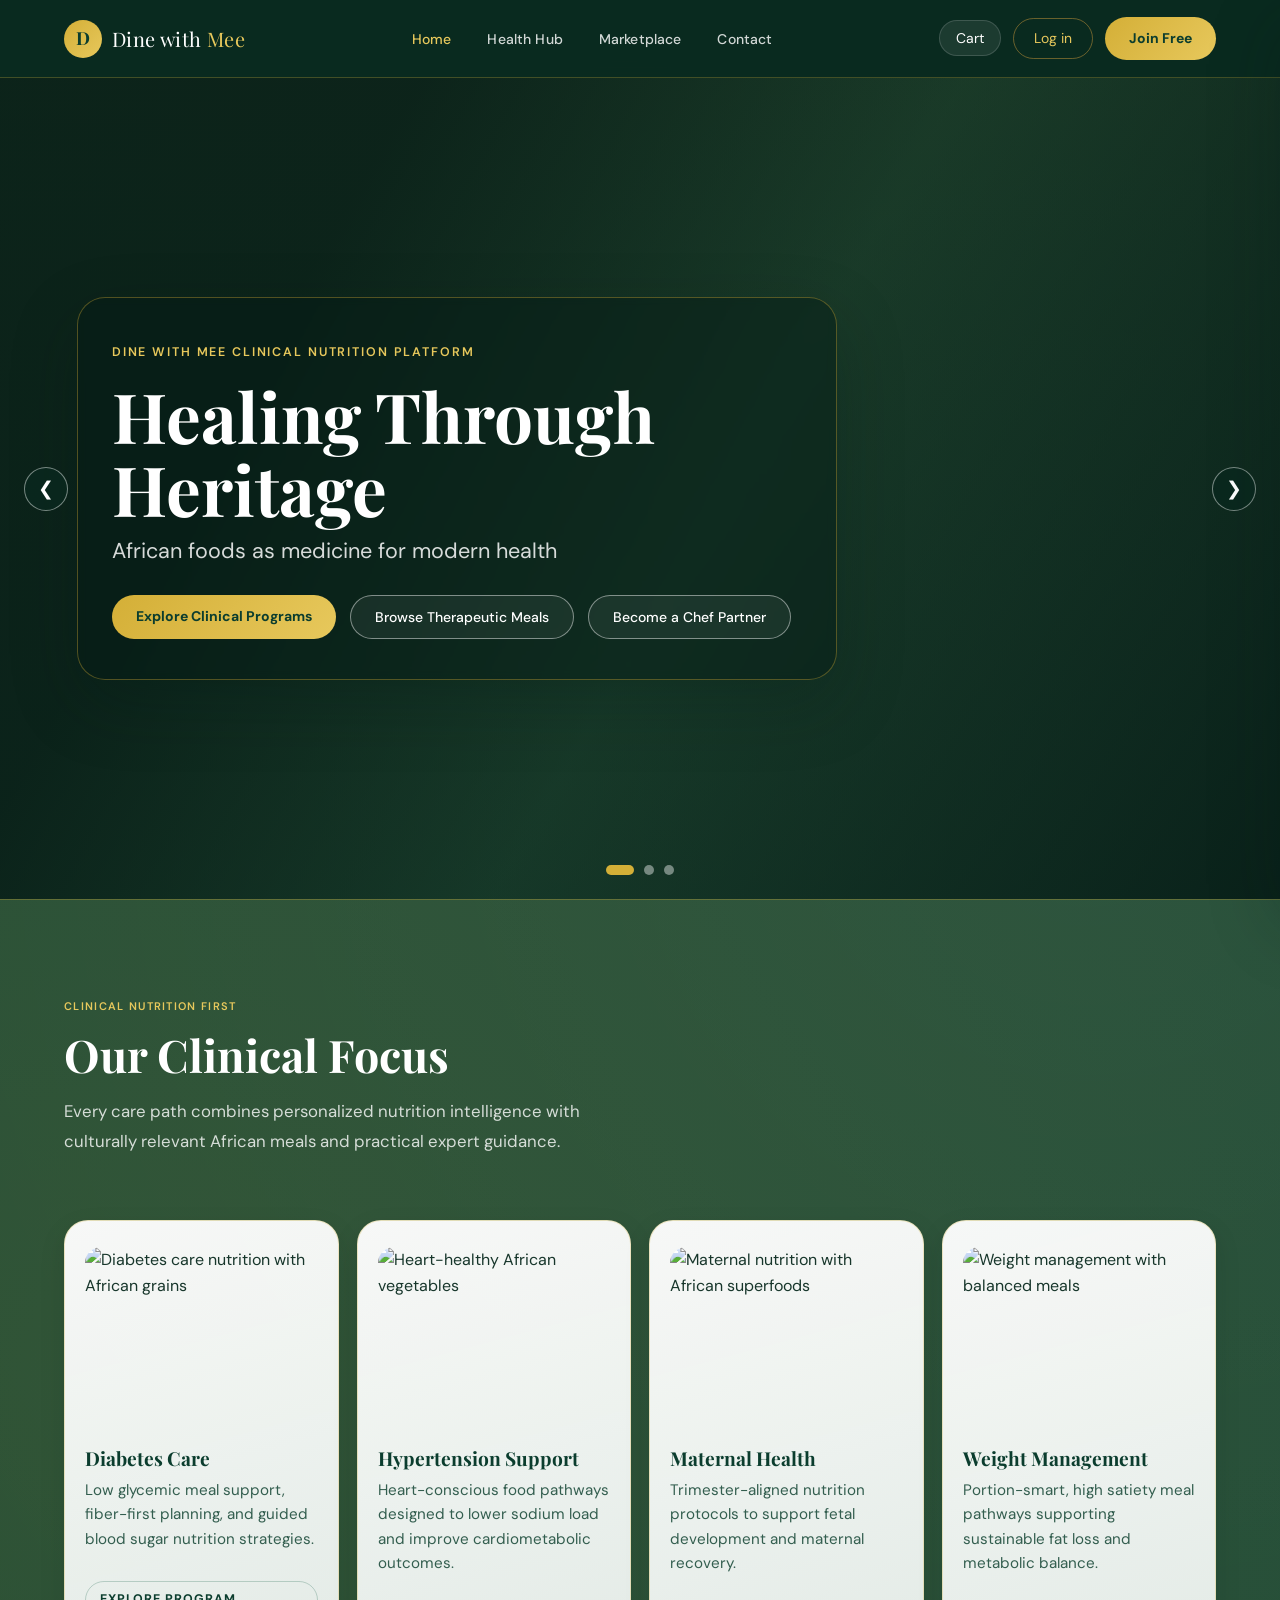
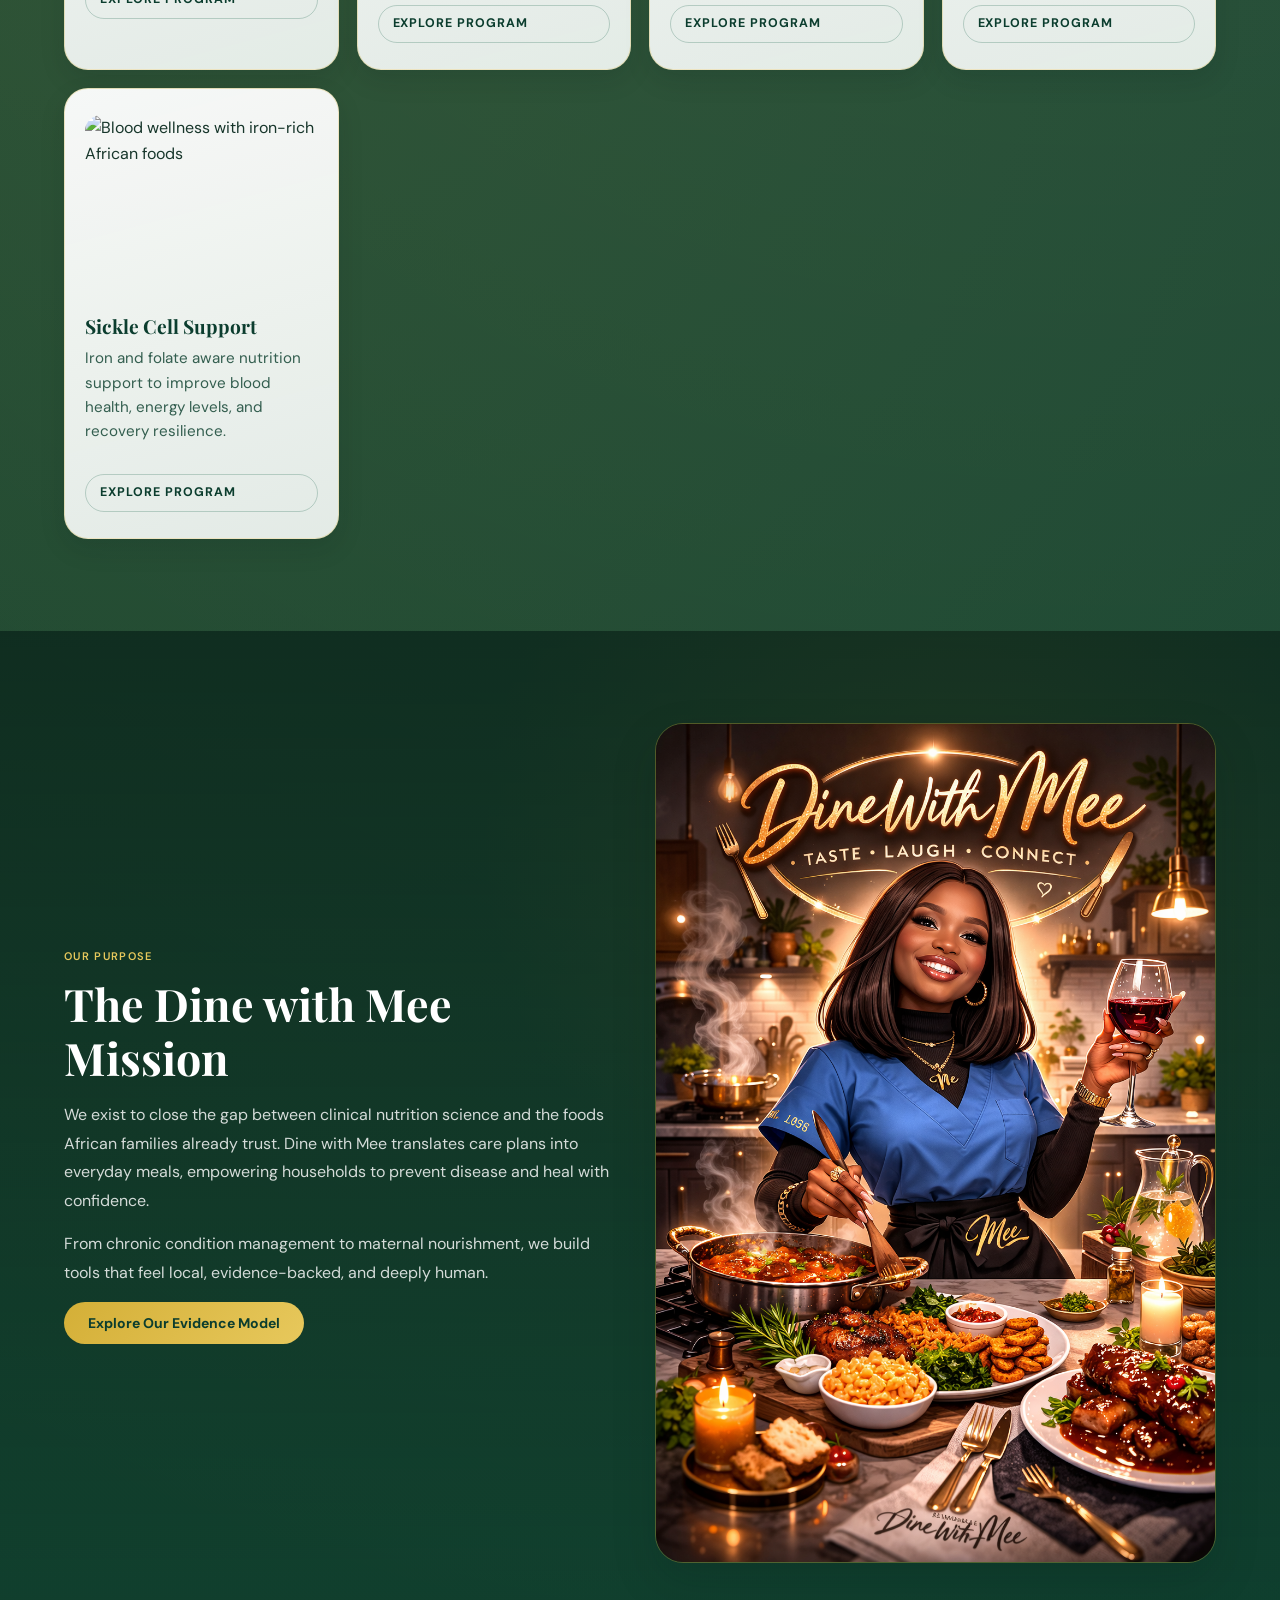
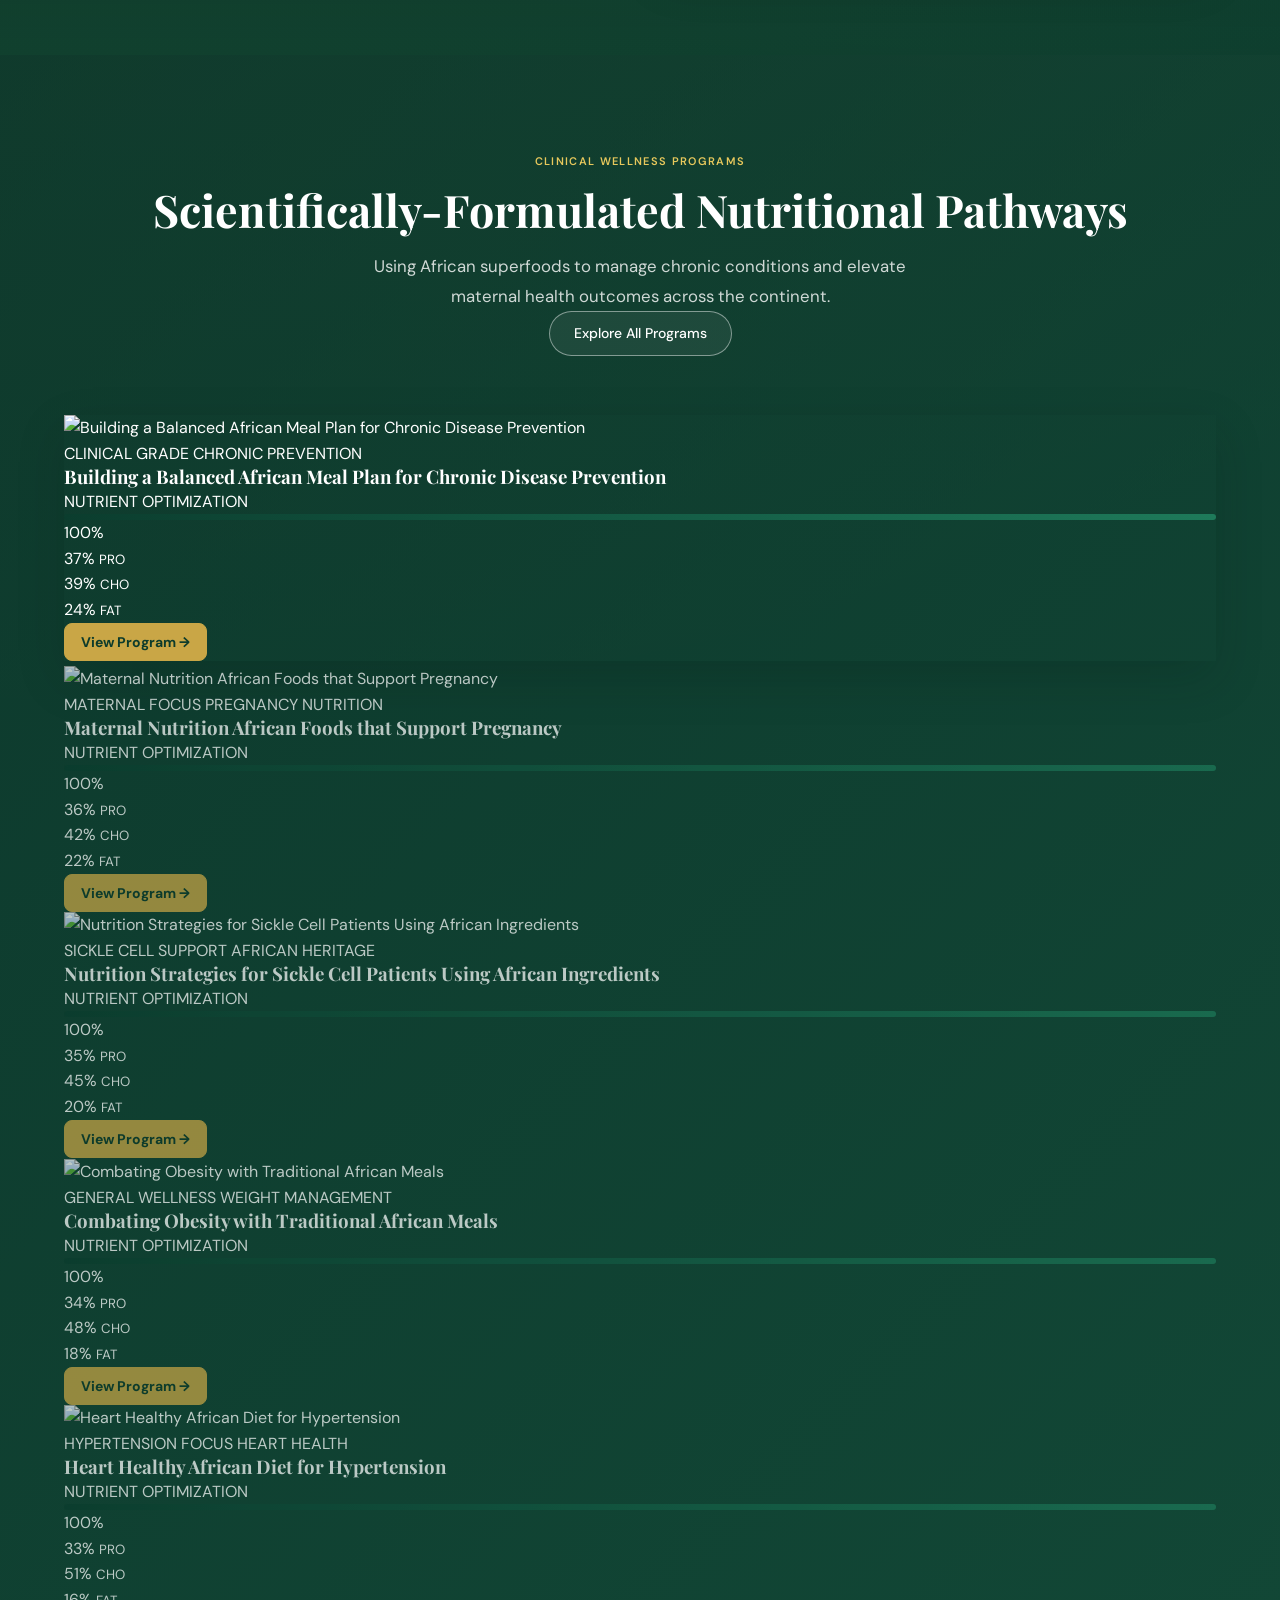
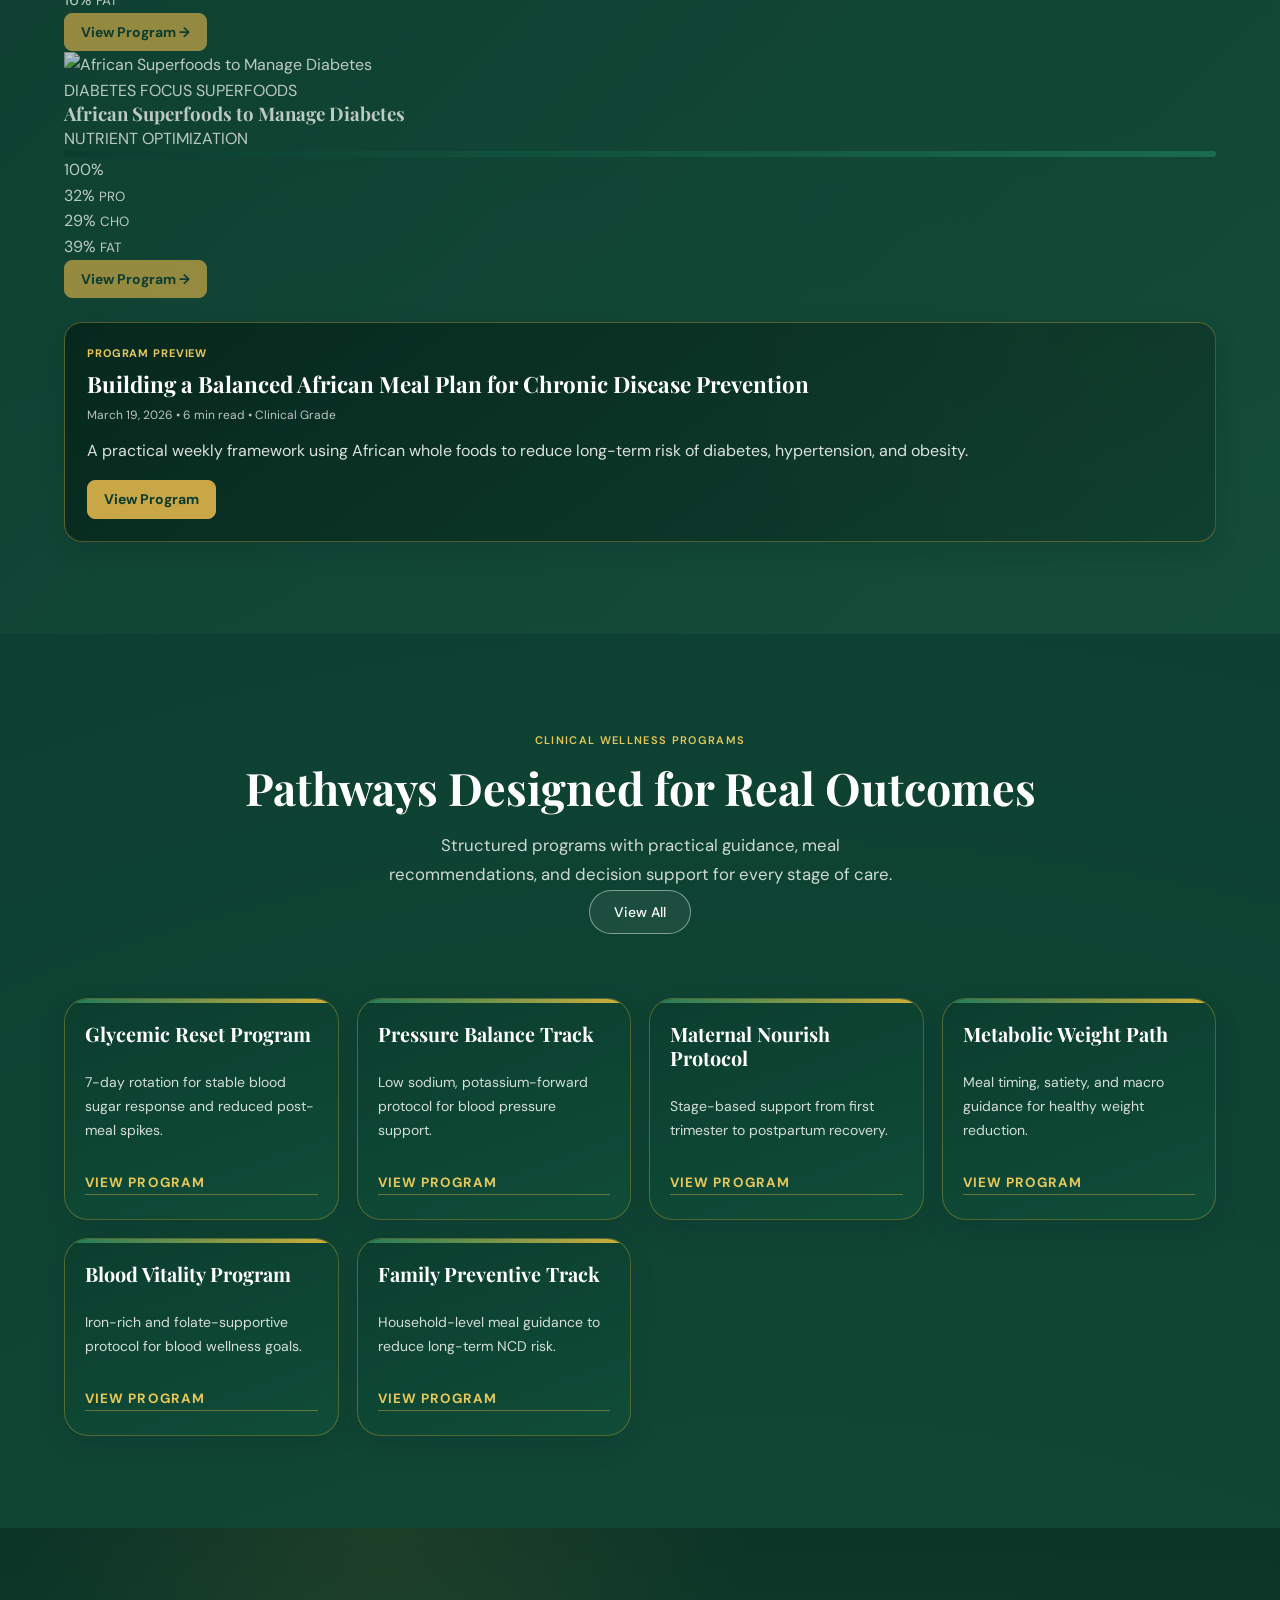
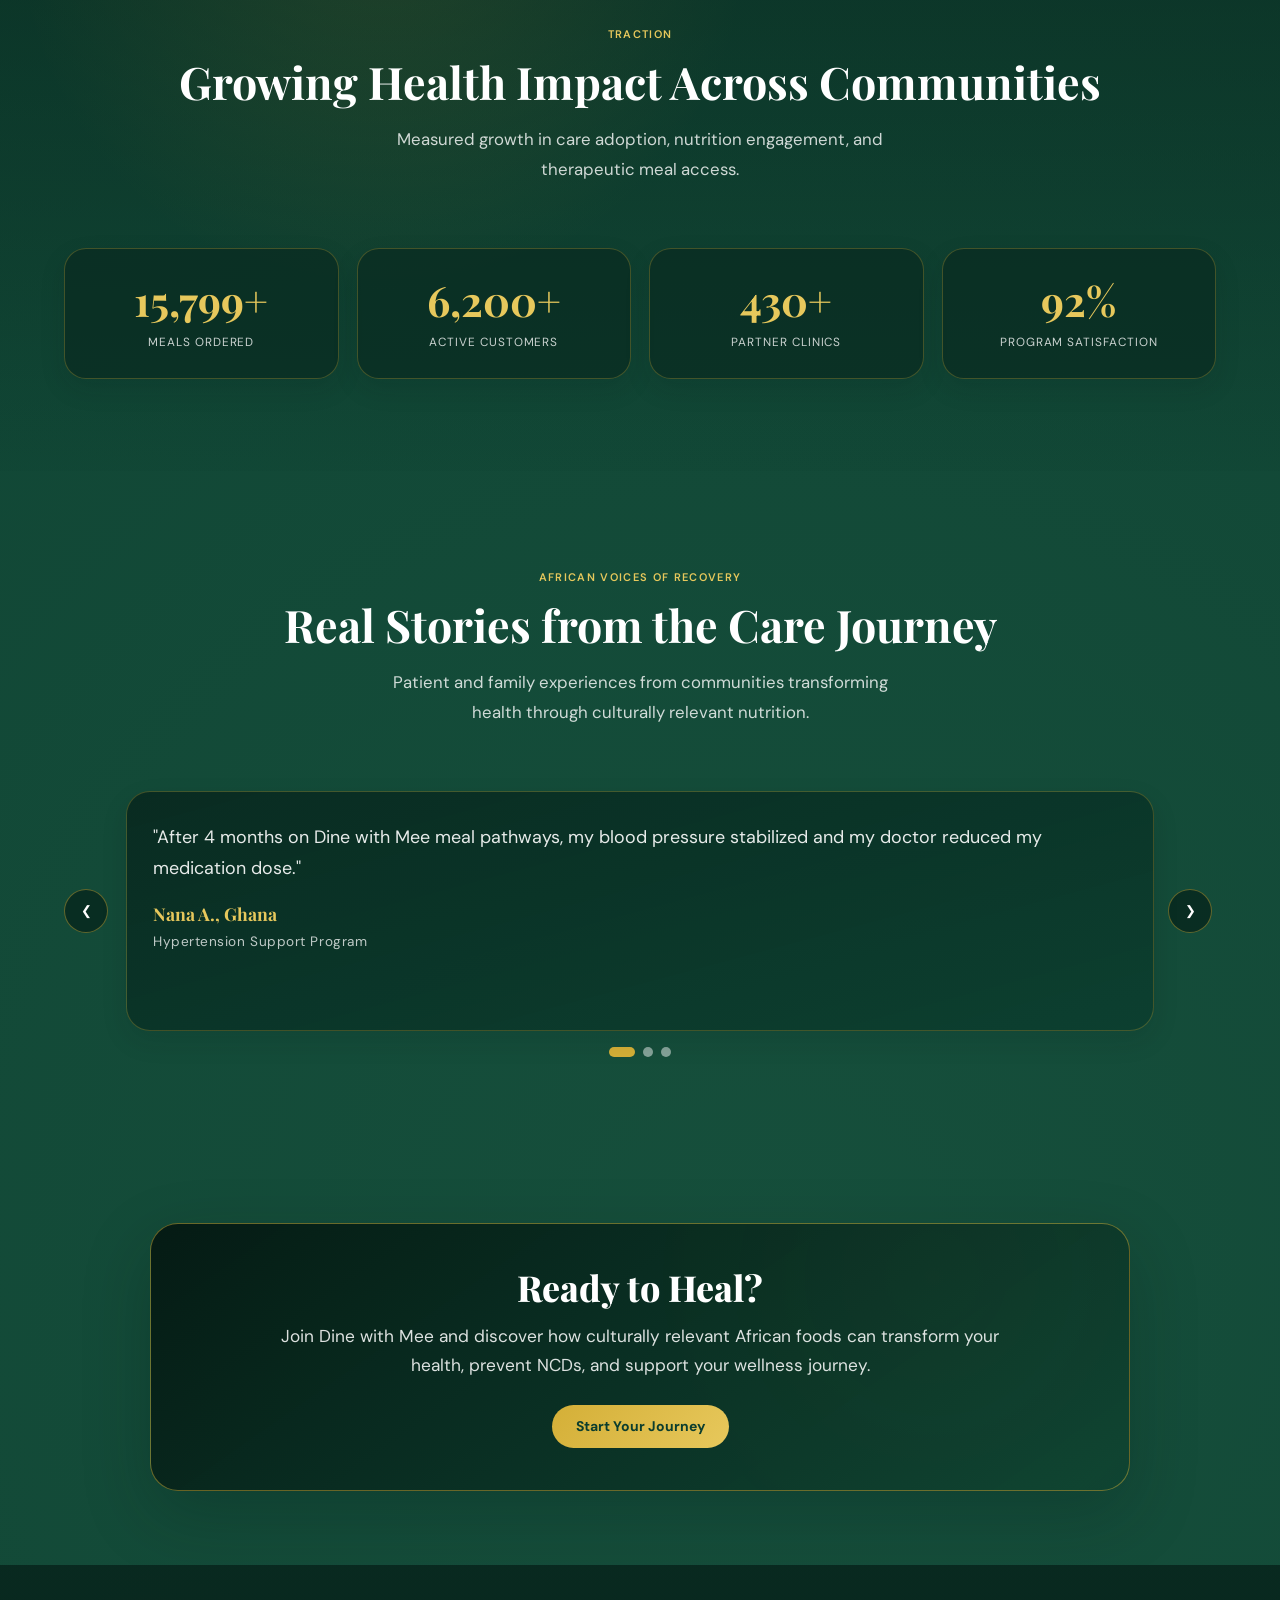
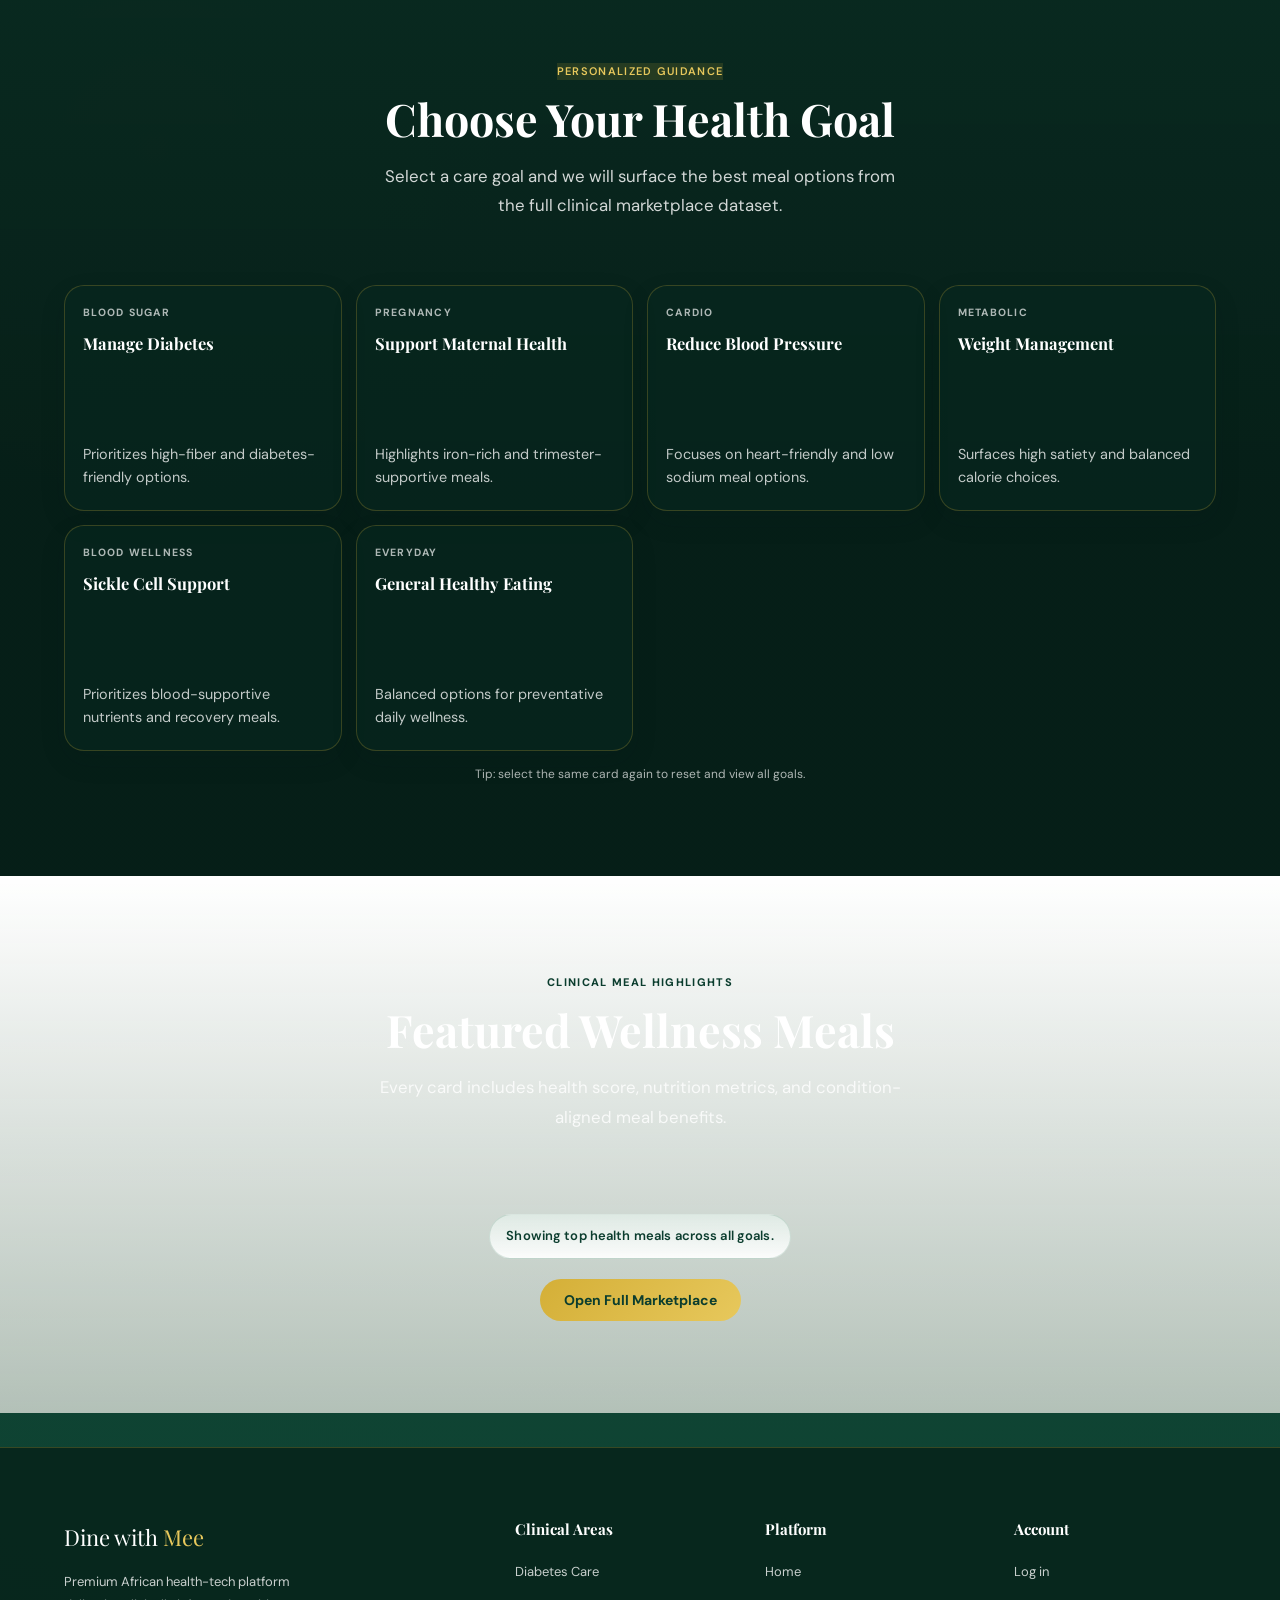
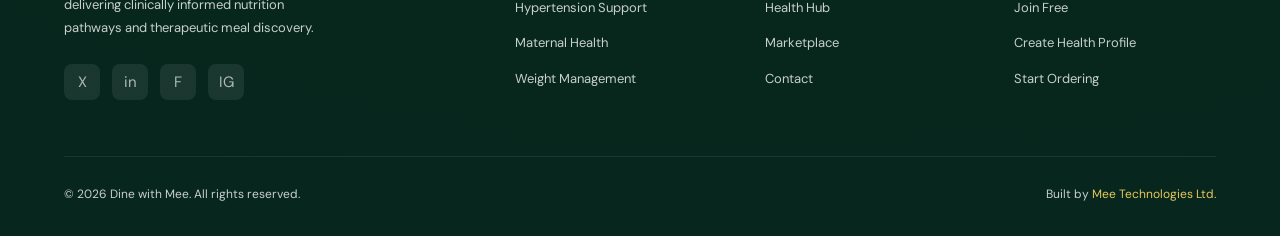
==== commit 78ddc5a4: "updates" ====
--- a/index-new.html
+++ b/index-new.html
@@ -98,35 +98,35 @@
       <img src="https://www.azpcps.com/wp-content/uploads/2024/01/Diet-for-Diabetes-Management.jpg" alt="Diabetes care nutrition with African grains" loading="lazy" class="clinical-card-image" />
       <h3>Diabetes Care</h3>
       <p>Low glycemic meal support, fiber-first planning, and guided blood sugar nutrition strategies.</p>
-      <a href="health.html#diabetes" class="clinical-link">Explore Program</a>
+      <a href="program.html?id=diabetes" class="clinical-link" data-program-nav>Explore Program</a>
     </article>
 
     <article class="clinical-card health-card">
       <img src="https://images.unsplash.com/photo-1512621776951-a57141f2eefd?auto=format&fit=crop&w=600&h=300&q=80" alt="Heart-healthy African vegetables" loading="lazy" class="clinical-card-image" />
       <h3>Hypertension Support</h3>
       <p>Heart-conscious food pathways designed to lower sodium load and improve cardiometabolic outcomes.</p>
-      <a href="health.html#hypertension" class="clinical-link">Explore Program</a>
+      <a href="program.html?id=hypertension" class="clinical-link" data-program-nav>Explore Program</a>
     </article>
 
     <article class="clinical-card health-card">
       <img src="https://images.unsplash.com/photo-1547592180-85f173990554?auto=format&fit=crop&w=600&h=300&q=80" alt="Maternal nutrition with African superfoods" loading="lazy" class="clinical-card-image" />
       <h3>Maternal Health</h3>
       <p>Trimester-aligned nutrition protocols to support fetal development and maternal recovery.</p>
-      <a href="health.html#maternal-care-pathway" class="clinical-link">Explore Program</a>
+      <a href="program.html?id=maternal" class="clinical-link" data-program-nav>Explore Program</a>
     </article>
 
     <article class="clinical-card health-card">
       <img src="https://www.heart.org/-/media/AHA/H4GM/Article-Images/Lose-Weight-and-Keep-It-Off.jpg?sc_lang=en" alt="Weight management with balanced meals" loading="lazy" class="clinical-card-image" />
       <h3>Weight Management</h3>
       <p>Portion-smart, high satiety meal pathways supporting sustainable fat loss and metabolic balance.</p>
-      <a href="health.html#obesity" class="clinical-link">Explore Program</a>
+      <a href="program.html?id=obesity" class="clinical-link" data-program-nav>Explore Program</a>
     </article>
 
     <article class="clinical-card health-card">
       <img src="https://images.unsplash.com/photo-1498837167922-ddd27525d352?auto=format&fit=crop&w=600&h=300&q=80" alt="Blood wellness with iron-rich African foods" loading="lazy" class="clinical-card-image" />
       <h3>Sickle Cell Support</h3>
       <p>Iron and folate aware nutrition support to improve blood health, energy levels, and recovery resilience.</p>
-      <a href="health.html#sickle-cell" class="clinical-link">Explore Program</a>
+      <a href="program.html?id=sickle-cell" class="clinical-link" data-program-nav>Explore Program</a>
     </article>
   </div>
 </section>
@@ -151,17 +151,17 @@
     <span class="section-tag">Clinical Wellness Programs</span>
     <h2>Scientifically-Formulated Nutritional Pathways</h2>
     <p>Using African superfoods to manage chronic conditions and elevate maternal health outcomes across the continent.</p>
-    <a href="#clinical-programs" class="btn-secondary">Explore All Programs</a>
+    <a href="programs.html" class="btn-secondary" data-program-nav>Explore All Programs</a>
   </div>
 
   <div class="wellness-grid">
-    <article class="program-item">
+    <article class="program-item" data-program-id="chronic-disease" data-program-category="clinical" tabindex="0">
       <div class="program-image-wrapper">
         <img src="https://rehab2perform.com/wp-content/uploads/2023/04/My-project-1-19-1024x641.jpg" alt="Building a Balanced African Meal Plan for Chronic Disease Prevention" loading="lazy" />
       </div>
       <div class="program-meta">
         <span class="meta-tag">CLINICAL GRADE</span>
-        <span class="meta-sub">DIABETES CARE</span>
+        <span class="meta-sub">CHRONIC PREVENTION</span>
       </div>
       <h3>Building a Balanced African Meal Plan for Chronic Disease Prevention</h3>
       <div class="nutrition-bars">
@@ -185,16 +185,16 @@
           </div>
         </div>
       </div>
-      <a href="health.html#diabetes" class="program-link">View Program →</a>
-    </article>
-
-    <article class="program-item">
+      <a href="program.html?id=chronic-disease" class="program-link" data-program-nav>View Program →</a>
+    </article>
+
+    <article class="program-item" data-program-id="maternal" data-program-category="maternal" tabindex="0">
       <div class="program-image-wrapper">
         <img src="https://www.merrionultrasound.ie/wp-content/uploads/2024/01/pregnancy-nutrition-1024x585.jpg" alt="Maternal Nutrition African Foods that Support Pregnancy" loading="lazy" />
       </div>
       <div class="program-meta">
         <span class="meta-tag">MATERNAL FOCUS</span>
-        <span class="meta-sub">HYPERTENSION</span>
+        <span class="meta-sub">PREGNANCY NUTRITION</span>
       </div>
       <h3>Maternal Nutrition African Foods that Support Pregnancy</h3>
       <div class="nutrition-bars">
@@ -218,10 +218,10 @@
           </div>
         </div>
       </div>
-      <a href="health.html#maternal-care-pathway" class="program-link">View Program →</a>
-    </article>
-
-    <article class="program-item">
+      <a href="program.html?id=maternal" class="program-link" data-program-nav>View Program →</a>
+    </article>
+
+    <article class="program-item" data-program-id="sickle-cell" data-program-category="sickle" tabindex="0">
       <div class="program-image-wrapper">
         <img src="https://imgk.timesnownews.com/story/balanced-diet-for-sickle-cell-disease.gif?tr=w-400,h-300,fo-auto" alt="Nutrition Strategies for Sickle Cell Patients Using African Ingredients" loading="lazy" />
       </div>
@@ -251,16 +251,16 @@
           </div>
         </div>
       </div>
-      <a href="health.html#sickle-cell" class="program-link">View Program →</a>
-    </article>
-
-    <article class="program-item">
+      <a href="program.html?id=sickle-cell" class="program-link" data-program-nav>View Program →</a>
+    </article>
+
+    <article class="program-item" data-program-id="obesity" data-program-category="general" tabindex="0">
       <div class="program-image-wrapper">
         <img src="https://healthviewpoints.com/wp-content/uploads/2025/10/image.webp" alt="Combating Obesity with Traditional African Meals" loading="lazy" />
       </div>
       <div class="program-meta">
-        <span class="meta-tag">OBESITY MANAGEMENT</span>
-        <span class="meta-sub">HEART HEALTHY</span>
+        <span class="meta-tag">GENERAL WELLNESS</span>
+        <span class="meta-sub">WEIGHT MANAGEMENT</span>
       </div>
       <h3>Combating Obesity with Traditional African Meals</h3>
       <div class="nutrition-bars">
@@ -284,16 +284,16 @@
           </div>
         </div>
       </div>
-      <a href="health.html#obesity" class="program-link">View Program →</a>
-    </article>
-
-    <article class="program-item">
+      <a href="program.html?id=obesity" class="program-link" data-program-nav>View Program →</a>
+    </article>
+
+    <article class="program-item" data-program-id="hypertension" data-program-category="hypertension" tabindex="0">
       <div class="program-image-wrapper">
         <img src="https://patientinfo.medicobridge.com/wp-content/uploads/2025/04/well-balanced-diet-and-blood-pressure-control-for-heart-care.webp" alt="Heart Healthy African Diet for Hypertension" loading="lazy" />
       </div>
       <div class="program-meta">
-        <span class="meta-tag">CLINICAL GRADE</span>
-        <span class="meta-sub">DIABETES CARE</span>
+        <span class="meta-tag">HYPERTENSION FOCUS</span>
+        <span class="meta-sub">HEART HEALTH</span>
       </div>
       <h3>Heart Healthy African Diet for Hypertension</h3>
       <div class="nutrition-bars">
@@ -317,16 +317,16 @@
           </div>
         </div>
       </div>
-      <a href="health.html#hypertension" class="program-link">View Program →</a>
-    </article>
-
-    <article class="program-item">
+      <a href="program.html?id=hypertension" class="program-link" data-program-nav>View Program →</a>
+    </article>
+
+    <article class="program-item" data-program-id="diabetes" data-program-category="diabetes" tabindex="0">
       <div class="program-image-wrapper">
         <img src="https://www.hjhospitals.org/blogimage/BkK0PFISL40xjrSr46TQuCmhiMvolTTCuMrDnLiP.jpeg" alt="African Superfoods to Manage Diabetes" loading="lazy" />
       </div>
       <div class="program-meta">
-        <span class="meta-tag">MATERNAL FOCUS</span>
-        <span class="meta-sub">HYPERTENSION</span>
+        <span class="meta-tag">DIABETES FOCUS</span>
+        <span class="meta-sub">SUPERFOODS</span>
       </div>
       <h3>African Superfoods to Manage Diabetes</h3>
       <div class="nutrition-bars">
@@ -350,8 +350,16 @@
           </div>
         </div>
       </div>
-      <a href="health.html#diabetes" class="program-link">View Program →</a>
-    </article>
+      <a href="program.html?id=diabetes" class="program-link" data-program-nav>View Program →</a>
+    </article>
+  </div>
+
+  <div class="program-preview-panel" id="program-preview-panel" aria-live="polite">
+    <p class="program-preview-kicker">Program Preview</p>
+    <h3 id="program-preview-title">Building a Balanced African Meal Plan for Chronic Disease Prevention</h3>
+    <p id="program-preview-meta">March 19, 2026 • 6 min read • Clinical Grade</p>
+    <p id="program-preview-text">A practical weekly framework using African whole foods to reduce long-term risk of diabetes, hypertension, and obesity.</p>
+    <a href="program.html?id=chronic-disease" id="program-preview-link" class="btn-secondary" data-program-nav>View Program</a>
   </div>
 
 </section>
@@ -361,43 +369,44 @@
     <span class="section-tag">Clinical Wellness Programs</span>
     <h2>Pathways Designed for Real Outcomes</h2>
     <p>Structured programs with practical guidance, meal recommendations, and decision support for every stage of care.</p>
+    <a href="pathways.html" class="btn-secondary" data-program-nav>View All</a>
   </div>
 
   <div class="program-grid">
     <article class="program-card plan-card">
       <h3>Glycemic Reset Program</h3>
       <p>7-day rotation for stable blood sugar response and reduced post-meal spikes.</p>
-      <a href="health.html#diabetes">Open Program</a>
+      <a href="pathway.html?id=glycemic-reset" data-program-nav>View Program</a>
     </article>
 
     <article class="program-card plan-card">
       <h3>Pressure Balance Track</h3>
       <p>Low sodium, potassium-forward protocol for blood pressure support.</p>
-      <a href="health.html#hypertension">Open Program</a>
+      <a href="pathway.html?id=pressure-balance" data-program-nav>View Program</a>
     </article>
 
     <article class="program-card plan-card">
       <h3>Maternal Nourish Protocol</h3>
       <p>Stage-based support from first trimester to postpartum recovery.</p>
-      <a href="health.html#maternal-care-pathway">Open Program</a>
+      <a href="pathway.html?id=maternal-nourish" data-program-nav>View Program</a>
     </article>
 
     <article class="program-card plan-card">
       <h3>Metabolic Weight Path</h3>
       <p>Meal timing, satiety, and macro guidance for healthy weight reduction.</p>
-      <a href="health.html#obesity">Open Program</a>
+      <a href="pathway.html?id=metabolic-weight" data-program-nav>View Program</a>
     </article>
 
     <article class="program-card plan-card">
       <h3>Blood Vitality Program</h3>
       <p>Iron-rich and folate-supportive protocol for blood wellness goals.</p>
-      <a href="health.html#sickle-cell">Open Program</a>
+      <a href="pathway.html?id=blood-vitality" data-program-nav>View Program</a>
     </article>
 
     <article class="program-card plan-card">
       <h3>Family Preventive Track</h3>
       <p>Household-level meal guidance to reduce long-term NCD risk.</p>
-      <a href="marketplace.html">Open Program</a>
+      <a href="pathway.html?id=family-preventive" data-program-nav>View Program</a>
     </article>
   </div>
 </section>
@@ -615,6 +624,7 @@
 <script>
   window.__DWM_INTEGRATION_HOME__ = true;
 </script>
+<script src="programs-data.js"></script>
 <script src="script.js"></script>
 <script type="module" src="dine-with-mee-integration/dine-with-mee-frontend/src/main.js"></script>
 </body>
--- a/styles.css
+++ b/styles.css
@@ -5192,4 +5192,329 @@
   }
 }
 
-
+/* ============ PROGRAM NAVIGATION + UX (ADDITIVE) ============ */
+#clinical-wellness .wellness-program-card,
+#clinical-wellness .program-item {
+  opacity: 0.72;
+  transition: all 0.3s ease;
+  cursor: pointer;
+  will-change: transform, opacity, box-shadow;
+}
+
+#clinical-wellness .wellness-program-card:hover,
+#clinical-wellness .program-item:hover,
+#clinical-wellness .wellness-program-card.is-active,
+#clinical-wellness .program-item.is-active {
+  opacity: 1;
+  transform: translateY(-5px);
+  box-shadow: var(--shadow-md);
+}
+
+#clinical-wellness .wellness-program-card:focus-visible,
+#clinical-wellness .program-item:focus-visible {
+  outline: 2px solid rgba(201, 166, 70, 0.8);
+  outline-offset: 2px;
+}
+
+#clinical-wellness .program-link,
+#clinical-wellness .wellness-program-card .btn-secondary,
+#clinical-wellness #program-preview-link,
+.programs-page-btn,
+.program-nav-btn {
+  display: inline-flex;
+  align-items: center;
+  justify-content: center;
+  gap: 8px;
+  background: #c9a646;
+  color: #0d3b2b;
+  border: 1px solid #c9a646;
+  border-radius: var(--radius-sm);
+  padding: 10px 16px;
+  font-size: 14px;
+  font-weight: 700;
+  line-height: 1.2;
+  cursor: pointer;
+  text-decoration: none;
+  transition: all 0.3s ease;
+}
+
+#clinical-wellness .program-link:hover,
+#clinical-wellness .wellness-program-card .btn-secondary:hover,
+#clinical-wellness #program-preview-link:hover,
+.programs-page-btn:hover,
+.program-nav-btn:hover {
+  background: #a8842f;
+  border-color: #a8842f;
+  color: #ffffff;
+  transform: translateY(-2px);
+}
+
+a[data-program-nav].is-loading {
+  opacity: 0.9;
+  pointer-events: none;
+}
+
+.program-preview-panel {
+  margin-top: 24px;
+  padding: 22px;
+  border-radius: 18px;
+  border: 1px solid rgba(201, 166, 70, 0.38);
+  background:
+    linear-gradient(145deg, rgba(7, 39, 29, 0.96), rgba(14, 61, 46, 0.9)),
+    radial-gradient(circle at 90% 10%, rgba(201, 166, 70, 0.2), transparent 40%);
+  box-shadow: var(--shadow-sm);
+}
+
+.program-preview-kicker {
+  font-size: 11px;
+  font-weight: 700;
+  letter-spacing: 0.08em;
+  text-transform: uppercase;
+  color: var(--gold-light);
+  margin-bottom: 8px;
+}
+
+.program-preview-panel h3 {
+  color: var(--white);
+  font-size: clamp(1.1rem, 2.4vw, 1.4rem);
+  margin-bottom: 8px;
+}
+
+#program-preview-meta {
+  color: rgba(255, 255, 255, 0.72);
+  font-size: 12px;
+  margin-bottom: 12px;
+}
+
+#program-preview-text {
+  color: rgba(255, 255, 255, 0.86);
+  margin-bottom: 16px;
+  line-height: 1.7;
+}
+
+.programs-page-section {
+  padding-top: 94px;
+}
+
+.programs-page-grid {
+  display: grid;
+  grid-template-columns: repeat(auto-fit, minmax(280px, 1fr));
+  gap: 20px;
+}
+
+.programs-page-card {
+  background: var(--white);
+  border: 1px solid rgba(13, 59, 43, 0.12);
+  border-radius: var(--radius-md);
+  overflow: hidden;
+  box-shadow: var(--shadow-sm);
+  transition: transform 0.3s ease, box-shadow 0.3s ease;
+}
+
+.programs-page-card:hover {
+  transform: translateY(-5px);
+  box-shadow: var(--shadow-md);
+}
+
+.programs-page-image {
+  width: 100%;
+  height: 200px;
+  object-fit: cover;
+  display: block;
+}
+
+.programs-page-content {
+  padding: 18px;
+}
+
+.programs-page-meta {
+  display: flex;
+  flex-wrap: wrap;
+  gap: 8px;
+  margin-bottom: 10px;
+  font-size: 11px;
+  color: var(--text-light);
+  text-transform: uppercase;
+  letter-spacing: 0.05em;
+}
+
+.programs-page-content h3 {
+  color: var(--green-deep);
+  font-size: 1.2rem;
+  margin-bottom: 10px;
+}
+
+.programs-page-content p {
+  color: var(--text-mid);
+  margin-bottom: 16px;
+  line-height: 1.7;
+}
+
+.program-article-shell {
+  padding-top: 108px;
+  background:
+    linear-gradient(180deg, rgba(8, 38, 29, 0.95), rgba(11, 61, 46, 0.96));
+}
+
+.program-article {
+  max-width: 920px;
+  margin: 0 auto;
+  background: rgba(255, 255, 255, 0.98);
+  border: 1px solid rgba(13, 59, 43, 0.16);
+  border-radius: var(--radius-lg);
+  box-shadow: var(--shadow-md);
+  padding: 28px;
+}
+
+.program-article-meta {
+  display: flex;
+  flex-wrap: wrap;
+  gap: 8px;
+  margin-bottom: 12px;
+}
+
+.program-article-meta span {
+  display: inline-flex;
+  align-items: center;
+  padding: 6px 10px;
+  border-radius: 999px;
+  background: var(--green-pale);
+  color: var(--green-deep);
+  font-size: 11px;
+  font-weight: 700;
+  text-transform: uppercase;
+  letter-spacing: 0.05em;
+}
+
+.program-article-header h1 {
+  color: var(--green-deep);
+  font-size: clamp(1.65rem, 3vw, 2.3rem);
+  margin-bottom: 12px;
+}
+
+.program-tag-row {
+  display: flex;
+  flex-wrap: wrap;
+  gap: 8px;
+  margin-bottom: 10px;
+}
+
+.program-tag-chip {
+  background: rgba(201, 166, 70, 0.16);
+  color: var(--green-deep);
+  border: 1px solid rgba(201, 166, 70, 0.35);
+  border-radius: 999px;
+  padding: 6px 10px;
+  font-size: 11px;
+  font-weight: 700;
+  letter-spacing: 0.05em;
+  text-transform: uppercase;
+}
+
+.program-article-actions {
+  display: flex;
+  gap: 10px;
+  flex-wrap: wrap;
+}
+
+.top-actions {
+  margin-bottom: 14px;
+}
+
+.bottom-actions {
+  margin-top: 24px;
+}
+
+.program-nav-btn.secondary {
+  background: transparent;
+  color: var(--green-deep);
+  border: 1px solid rgba(13, 59, 43, 0.28);
+}
+
+.program-nav-btn.secondary:hover {
+  color: var(--white);
+}
+
+.program-section-block {
+  border-top: 1px solid rgba(13, 59, 43, 0.1);
+  padding-top: 20px;
+  margin-top: 20px;
+}
+
+.program-section-block h2 {
+  color: var(--green-deep);
+  font-size: 1.3rem;
+  margin-bottom: 10px;
+}
+
+.program-section-block p {
+  color: var(--text-mid);
+  line-height: 1.75;
+  margin-bottom: 10px;
+}
+
+.program-list {
+  list-style: disc;
+  padding-left: 20px;
+  color: var(--text-mid);
+}
+
+.program-list li {
+  margin-bottom: 8px;
+  line-height: 1.7;
+}
+
+.program-table-wrap {
+  overflow-x: auto;
+  border: 1px solid rgba(13, 59, 43, 0.14);
+  border-radius: var(--radius-sm);
+}
+
+.program-meal-table {
+  width: 100%;
+  border-collapse: collapse;
+  min-width: 720px;
+}
+
+.program-meal-table th,
+.program-meal-table td {
+  border-bottom: 1px solid rgba(13, 59, 43, 0.1);
+  padding: 10px;
+  vertical-align: top;
+  text-align: left;
+  color: var(--text-mid);
+  font-size: 13px;
+  line-height: 1.5;
+}
+
+.program-meal-table th {
+  background: rgba(13, 59, 43, 0.08);
+  color: var(--green-deep);
+  font-weight: 700;
+  position: sticky;
+  top: 0;
+}
+
+.program-empty {
+  color: var(--text-light);
+}
+
+@media (max-width: 768px) {
+  .program-article {
+    padding: 18px;
+  }
+
+  .program-article-actions {
+    flex-direction: column;
+  }
+
+  #clinical-wellness .program-link,
+  #clinical-wellness .wellness-program-card .btn-secondary,
+  #clinical-wellness #program-preview-link,
+  .programs-page-btn,
+  .program-nav-btn {
+    width: 100%;
+  }
+}
+
+
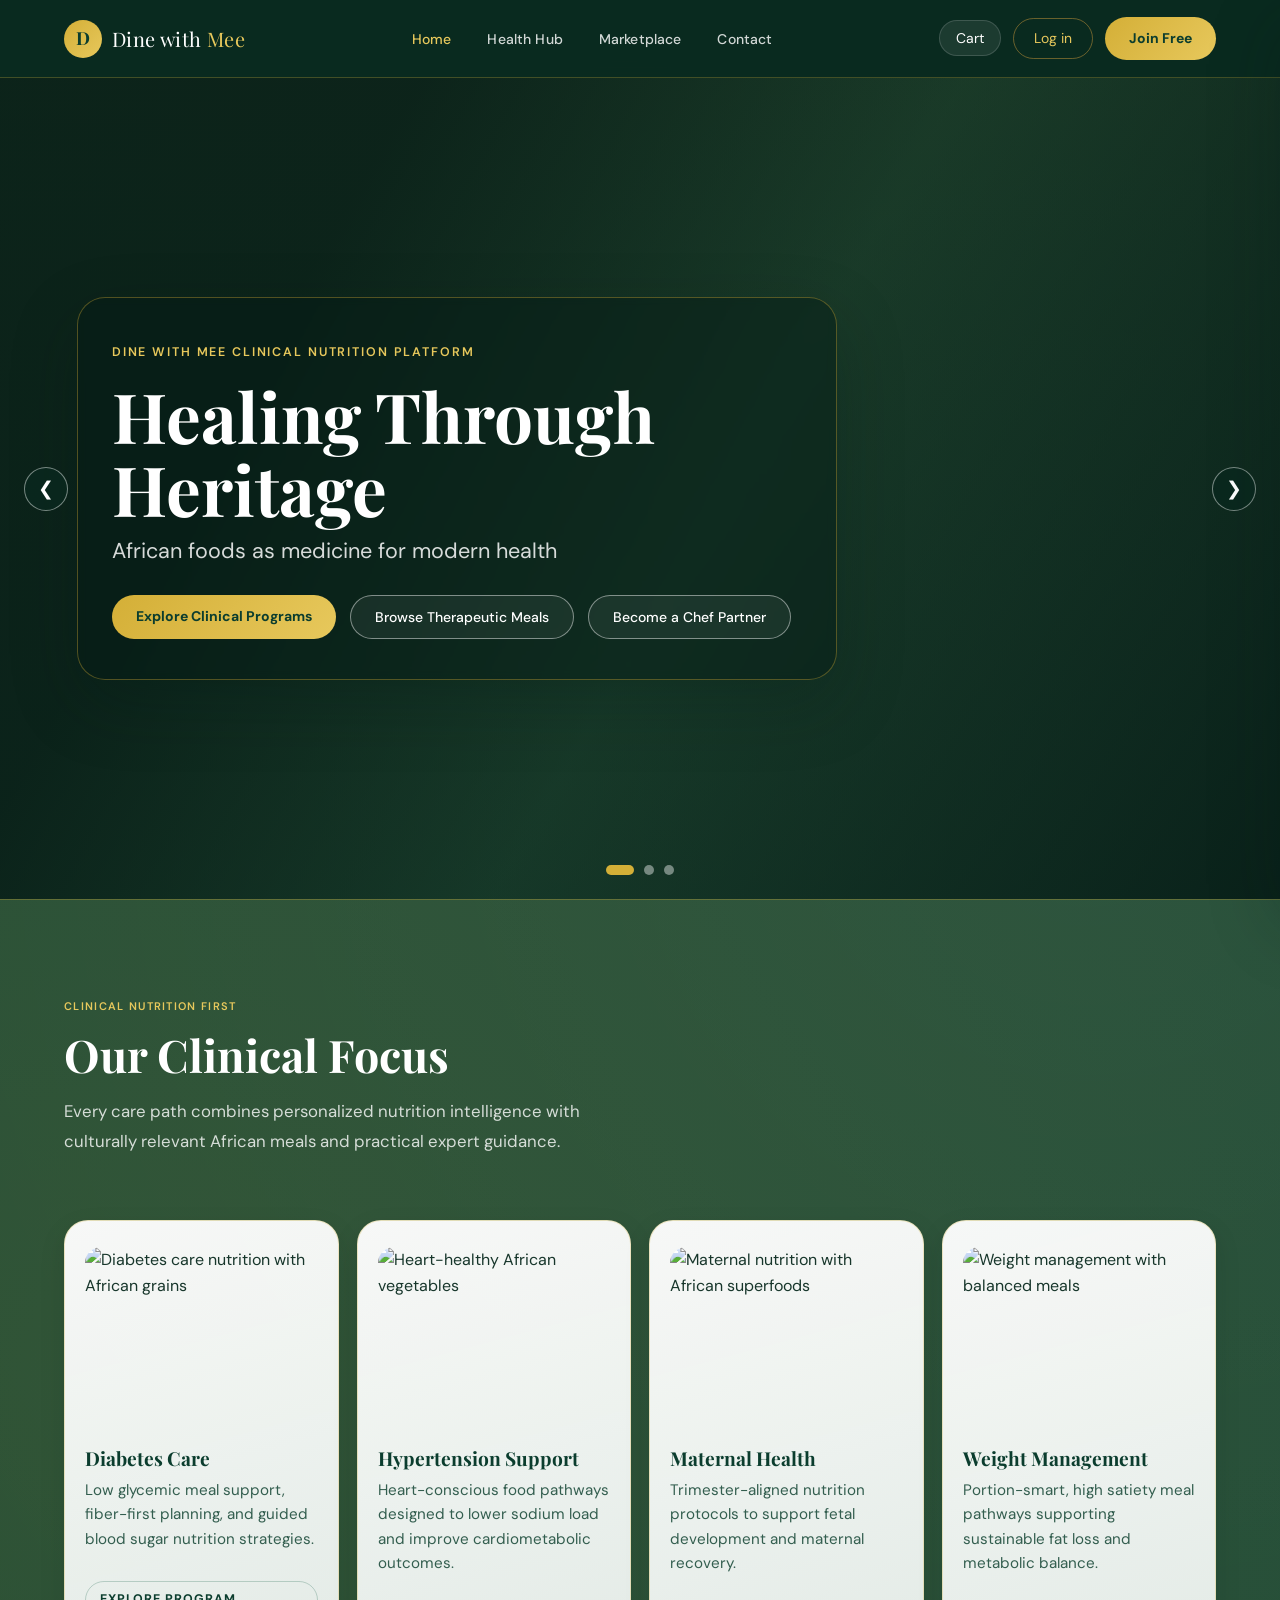
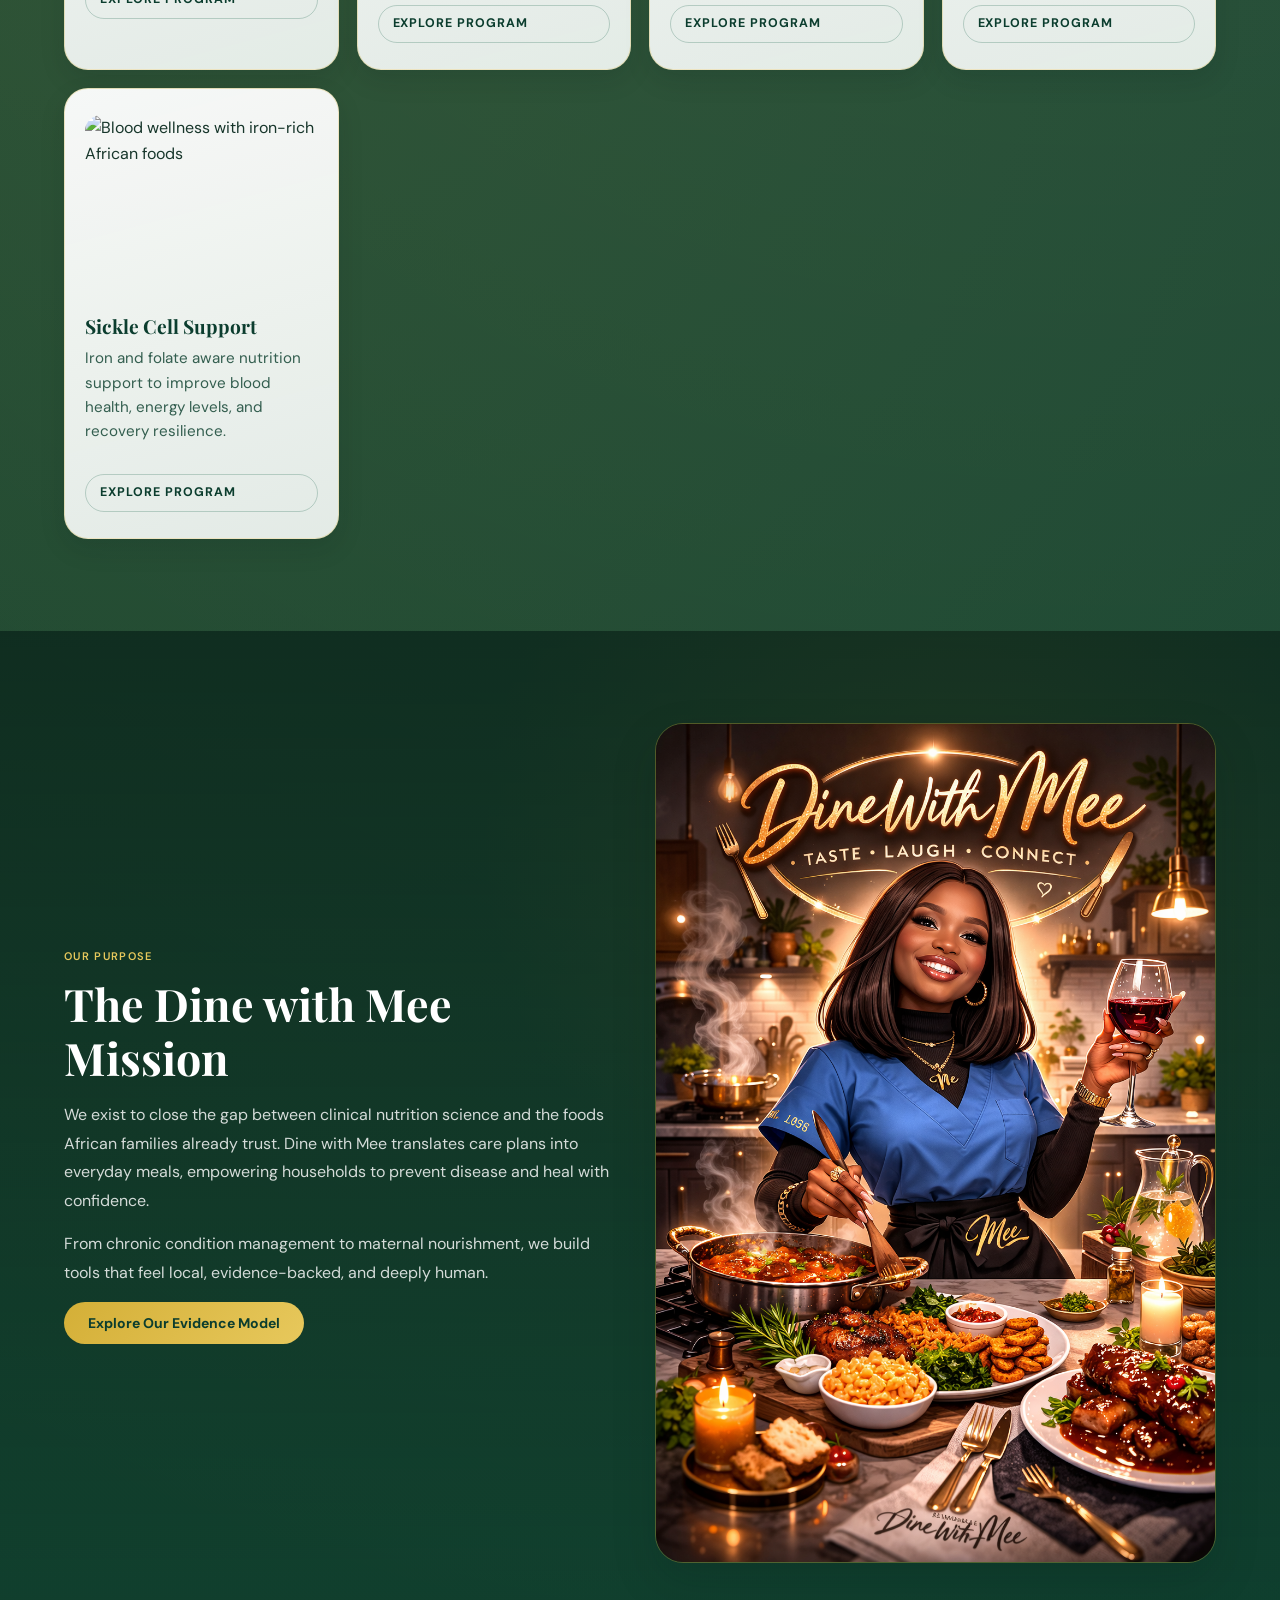
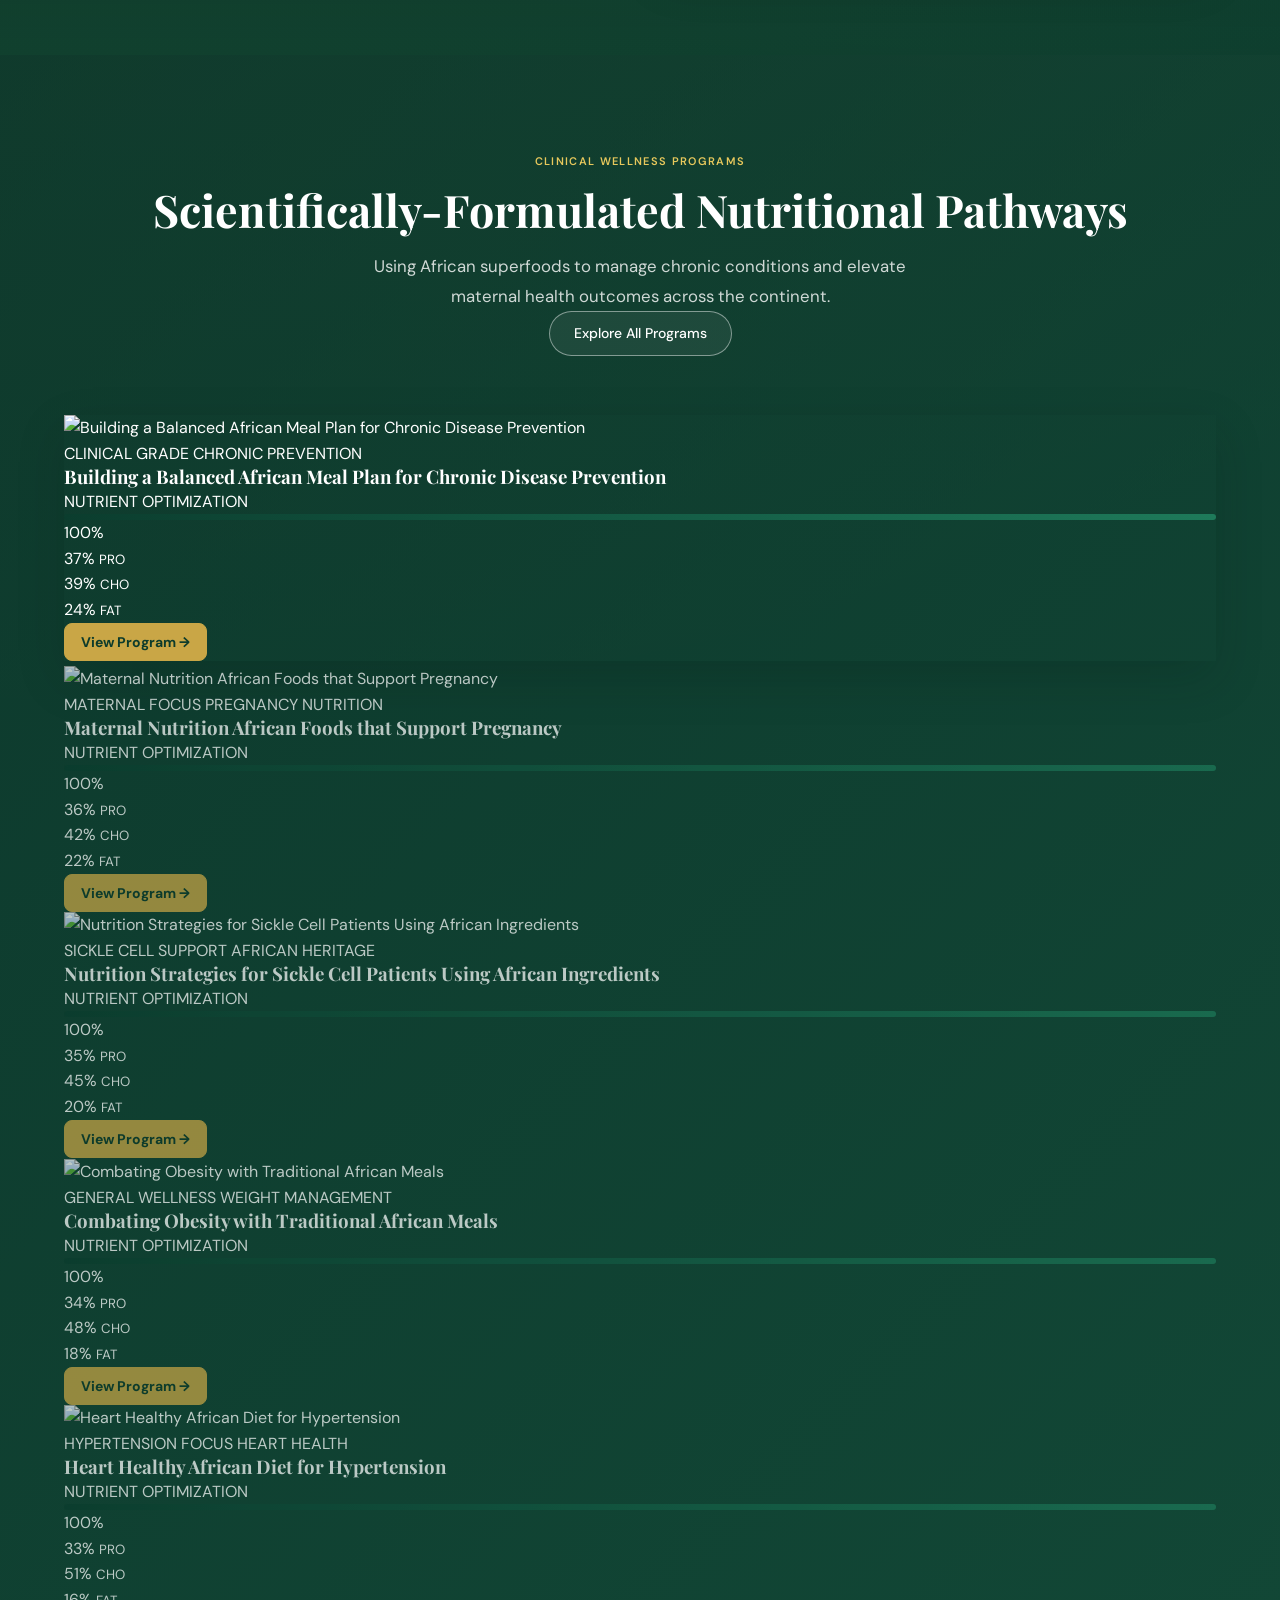
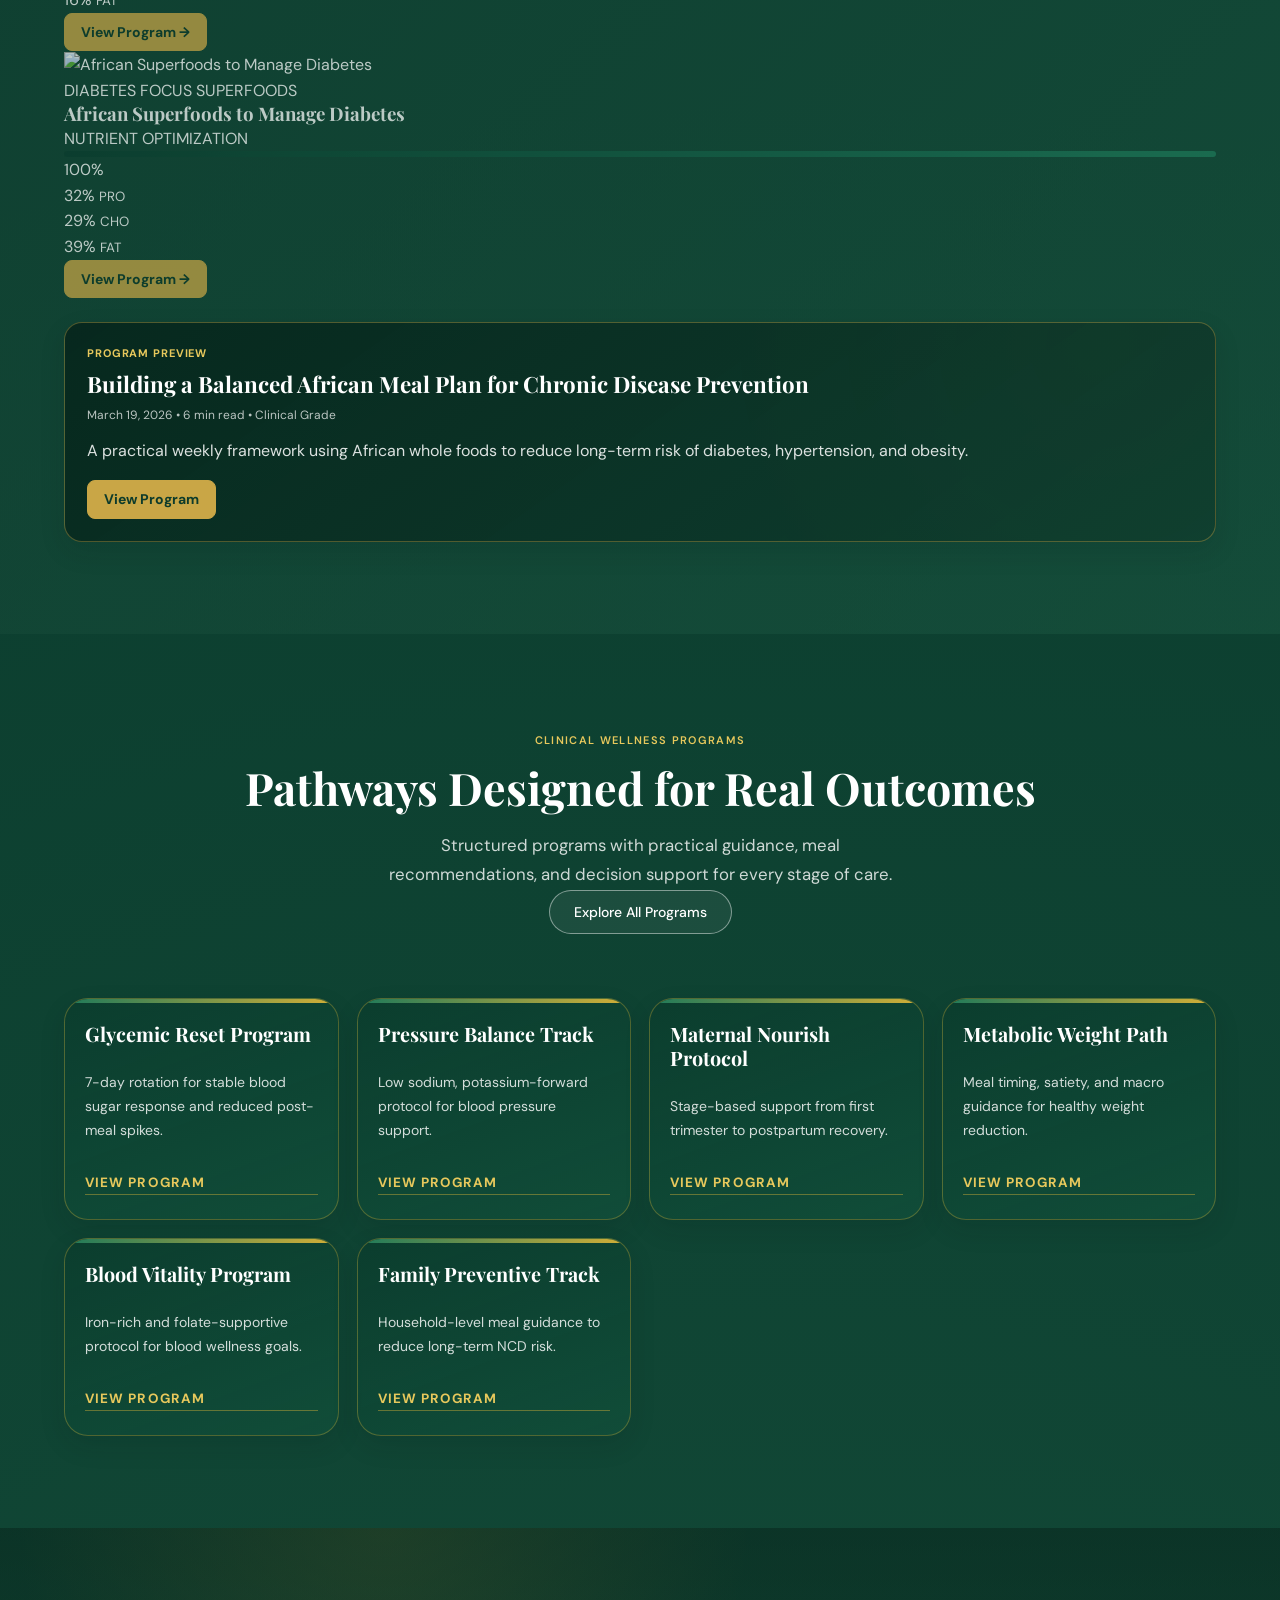
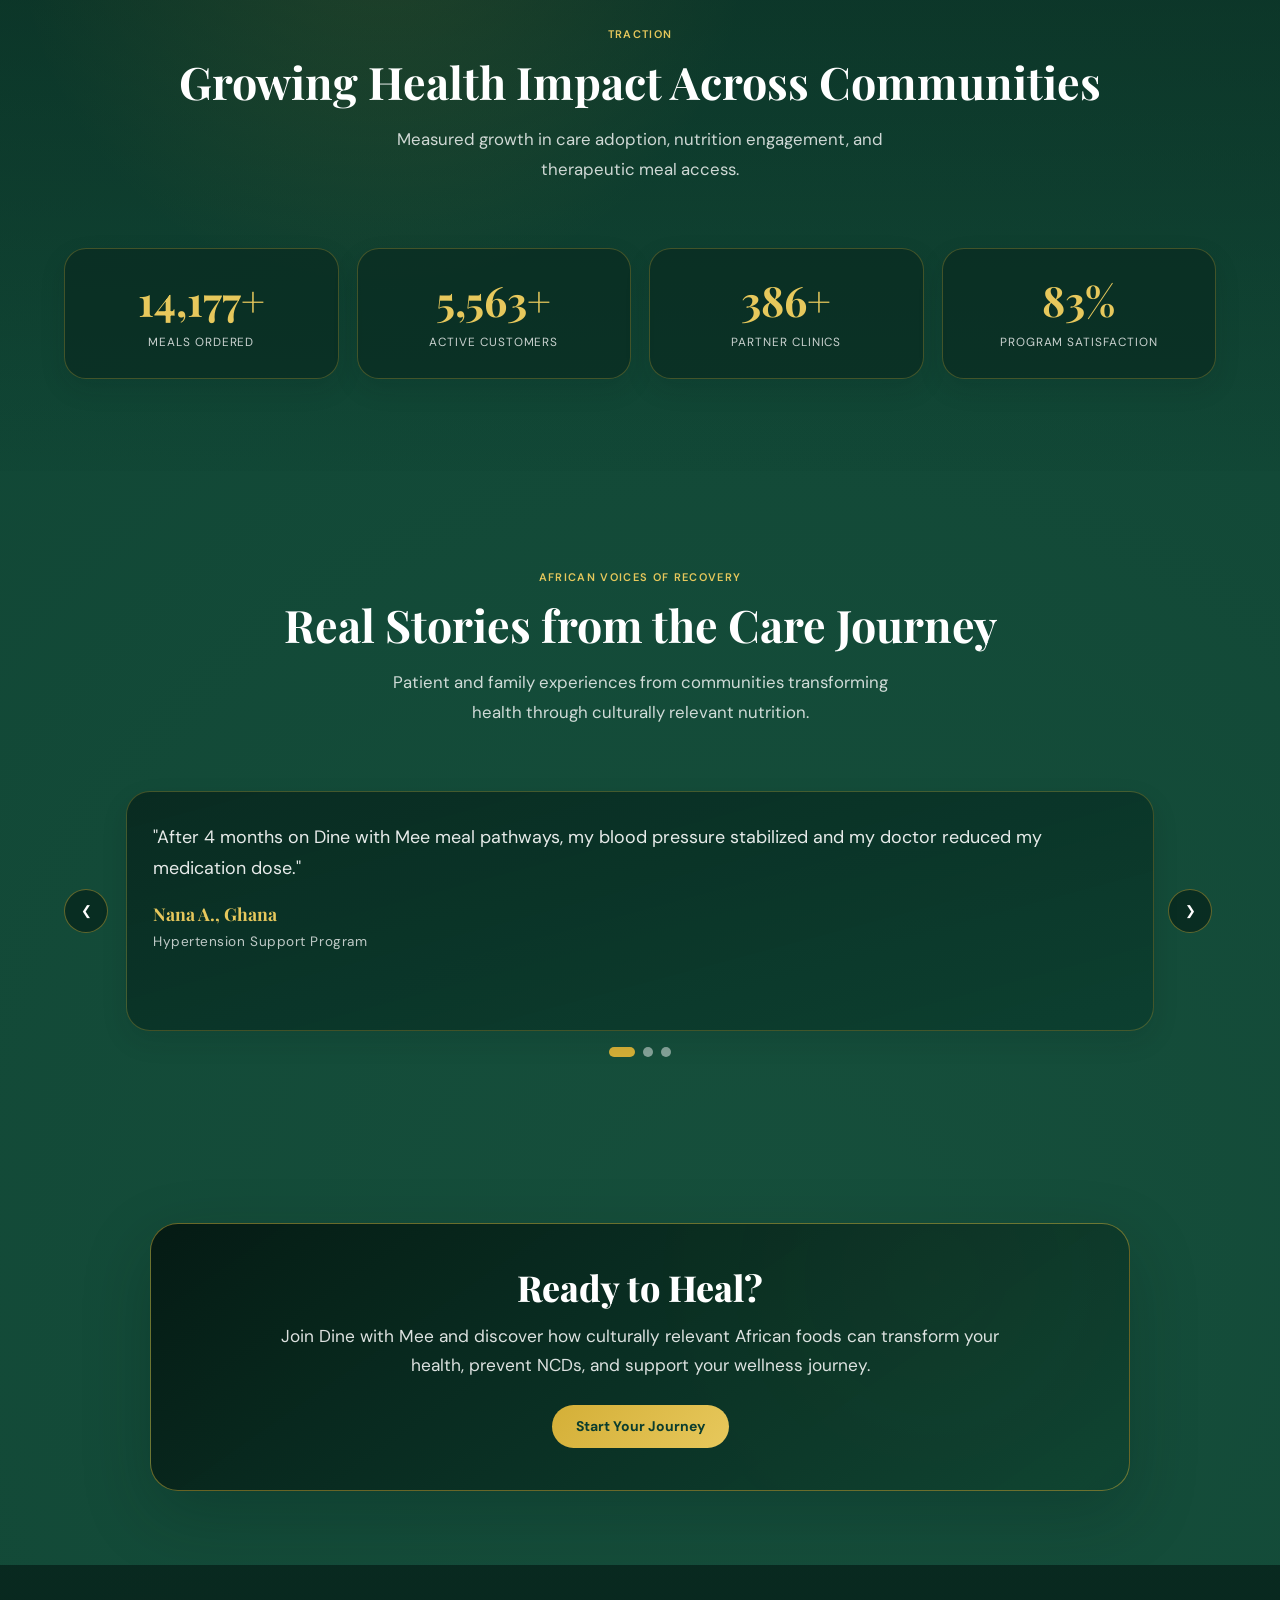
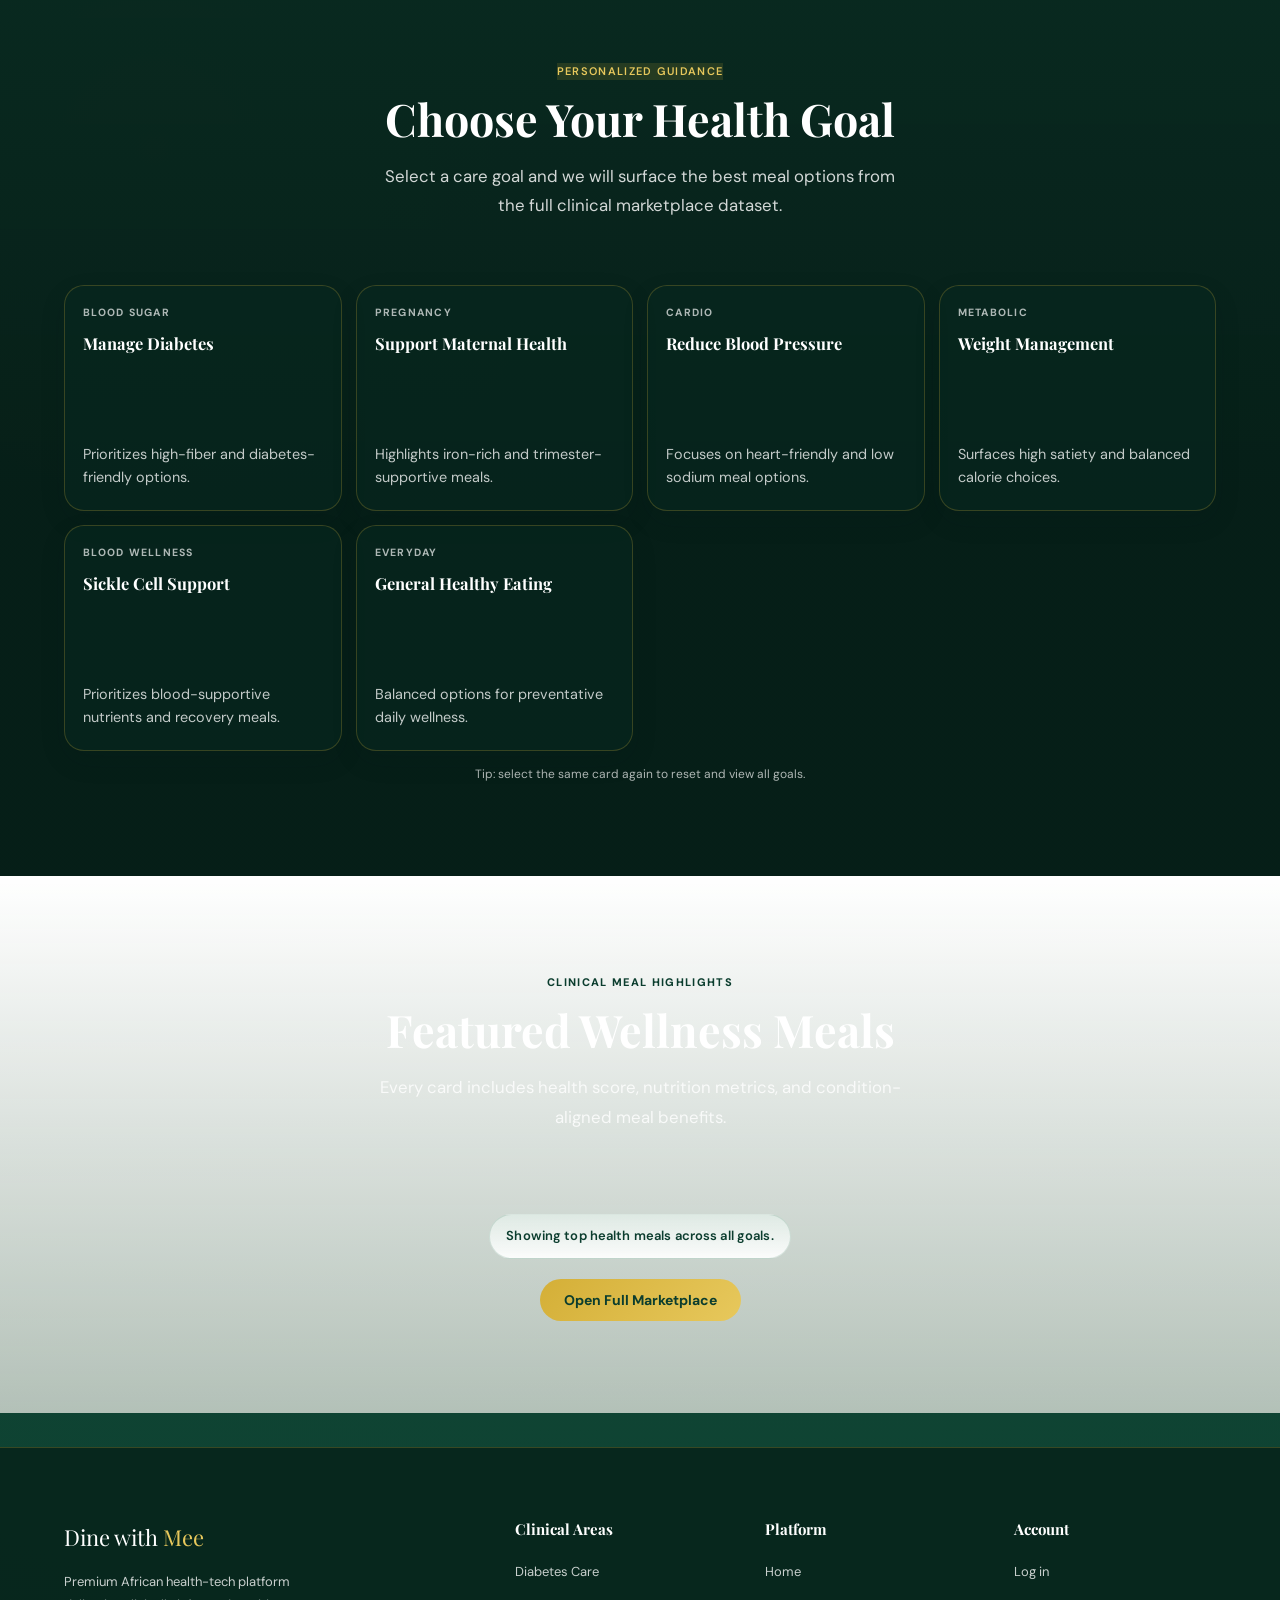
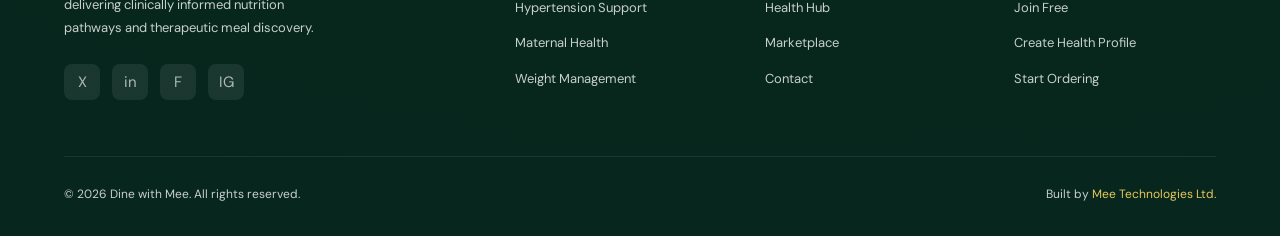
==== commit 06a7e180: "updated" ====
--- a/index-new.html
+++ b/index-new.html
@@ -98,35 +98,35 @@
       <img src="https://www.azpcps.com/wp-content/uploads/2024/01/Diet-for-Diabetes-Management.jpg" alt="Diabetes care nutrition with African grains" loading="lazy" class="clinical-card-image" />
       <h3>Diabetes Care</h3>
       <p>Low glycemic meal support, fiber-first planning, and guided blood sugar nutrition strategies.</p>
-      <a href="program.html?id=diabetes" class="clinical-link" data-program-nav>Explore Program</a>
+      <a href="program-detail.html?id=diabetes" class="clinical-link" data-program-nav>Explore Program</a>
     </article>
 
     <article class="clinical-card health-card">
       <img src="https://images.unsplash.com/photo-1512621776951-a57141f2eefd?auto=format&fit=crop&w=600&h=300&q=80" alt="Heart-healthy African vegetables" loading="lazy" class="clinical-card-image" />
       <h3>Hypertension Support</h3>
       <p>Heart-conscious food pathways designed to lower sodium load and improve cardiometabolic outcomes.</p>
-      <a href="program.html?id=hypertension" class="clinical-link" data-program-nav>Explore Program</a>
+      <a href="program-detail.html?id=hypertension" class="clinical-link" data-program-nav>Explore Program</a>
     </article>
 
     <article class="clinical-card health-card">
       <img src="https://images.unsplash.com/photo-1547592180-85f173990554?auto=format&fit=crop&w=600&h=300&q=80" alt="Maternal nutrition with African superfoods" loading="lazy" class="clinical-card-image" />
       <h3>Maternal Health</h3>
       <p>Trimester-aligned nutrition protocols to support fetal development and maternal recovery.</p>
-      <a href="program.html?id=maternal" class="clinical-link" data-program-nav>Explore Program</a>
+      <a href="program-detail.html?id=maternal" class="clinical-link" data-program-nav>Explore Program</a>
     </article>
 
     <article class="clinical-card health-card">
       <img src="https://www.heart.org/-/media/AHA/H4GM/Article-Images/Lose-Weight-and-Keep-It-Off.jpg?sc_lang=en" alt="Weight management with balanced meals" loading="lazy" class="clinical-card-image" />
       <h3>Weight Management</h3>
       <p>Portion-smart, high satiety meal pathways supporting sustainable fat loss and metabolic balance.</p>
-      <a href="program.html?id=obesity" class="clinical-link" data-program-nav>Explore Program</a>
+      <a href="program-detail.html?id=obesity" class="clinical-link" data-program-nav>Explore Program</a>
     </article>
 
     <article class="clinical-card health-card">
       <img src="https://images.unsplash.com/photo-1498837167922-ddd27525d352?auto=format&fit=crop&w=600&h=300&q=80" alt="Blood wellness with iron-rich African foods" loading="lazy" class="clinical-card-image" />
       <h3>Sickle Cell Support</h3>
       <p>Iron and folate aware nutrition support to improve blood health, energy levels, and recovery resilience.</p>
-      <a href="program.html?id=sickle-cell" class="clinical-link" data-program-nav>Explore Program</a>
+      <a href="program-detail.html?id=sickle-cell" class="clinical-link" data-program-nav>Explore Program</a>
     </article>
   </div>
 </section>
@@ -185,7 +185,7 @@
           </div>
         </div>
       </div>
-      <a href="program.html?id=chronic-disease" class="program-link" data-program-nav>View Program →</a>
+      <a href="program-detail.html?id=chronic-disease" class="program-link" data-program-nav>View Program →</a>
     </article>
 
     <article class="program-item" data-program-id="maternal" data-program-category="maternal" tabindex="0">
@@ -218,7 +218,7 @@
           </div>
         </div>
       </div>
-      <a href="program.html?id=maternal" class="program-link" data-program-nav>View Program →</a>
+      <a href="program-detail.html?id=maternal" class="program-link" data-program-nav>View Program →</a>
     </article>
 
     <article class="program-item" data-program-id="sickle-cell" data-program-category="sickle" tabindex="0">
@@ -251,7 +251,7 @@
           </div>
         </div>
       </div>
-      <a href="program.html?id=sickle-cell" class="program-link" data-program-nav>View Program →</a>
+      <a href="program-detail.html?id=sickle-cell" class="program-link" data-program-nav>View Program →</a>
     </article>
 
     <article class="program-item" data-program-id="obesity" data-program-category="general" tabindex="0">
@@ -284,7 +284,7 @@
           </div>
         </div>
       </div>
-      <a href="program.html?id=obesity" class="program-link" data-program-nav>View Program →</a>
+      <a href="program-detail.html?id=obesity" class="program-link" data-program-nav>View Program →</a>
     </article>
 
     <article class="program-item" data-program-id="hypertension" data-program-category="hypertension" tabindex="0">
@@ -317,7 +317,7 @@
           </div>
         </div>
       </div>
-      <a href="program.html?id=hypertension" class="program-link" data-program-nav>View Program →</a>
+      <a href="program-detail.html?id=hypertension" class="program-link" data-program-nav>View Program →</a>
     </article>
 
     <article class="program-item" data-program-id="diabetes" data-program-category="diabetes" tabindex="0">
@@ -350,7 +350,7 @@
           </div>
         </div>
       </div>
-      <a href="program.html?id=diabetes" class="program-link" data-program-nav>View Program →</a>
+      <a href="program-detail.html?id=diabetes" class="program-link" data-program-nav>View Program →</a>
     </article>
   </div>
 
@@ -359,7 +359,7 @@
     <h3 id="program-preview-title">Building a Balanced African Meal Plan for Chronic Disease Prevention</h3>
     <p id="program-preview-meta">March 19, 2026 • 6 min read • Clinical Grade</p>
     <p id="program-preview-text">A practical weekly framework using African whole foods to reduce long-term risk of diabetes, hypertension, and obesity.</p>
-    <a href="program.html?id=chronic-disease" id="program-preview-link" class="btn-secondary" data-program-nav>View Program</a>
+    <a href="program-detail.html?id=chronic-disease" id="program-preview-link" class="btn-secondary" data-program-nav>View Program</a>
   </div>
 
 </section>
@@ -369,44 +369,44 @@
     <span class="section-tag">Clinical Wellness Programs</span>
     <h2>Pathways Designed for Real Outcomes</h2>
     <p>Structured programs with practical guidance, meal recommendations, and decision support for every stage of care.</p>
-    <a href="pathways.html" class="btn-secondary" data-program-nav>View All</a>
+    <a href="programs.html" class="btn-secondary" data-program-nav>Explore All Programs</a>
   </div>
 
   <div class="program-grid">
     <article class="program-card plan-card">
       <h3>Glycemic Reset Program</h3>
       <p>7-day rotation for stable blood sugar response and reduced post-meal spikes.</p>
-      <a href="pathway.html?id=glycemic-reset" data-program-nav>View Program</a>
+      <a href="program-detail.html?id=glycemic-reset" data-program-nav>View Program</a>
     </article>
 
     <article class="program-card plan-card">
       <h3>Pressure Balance Track</h3>
       <p>Low sodium, potassium-forward protocol for blood pressure support.</p>
-      <a href="pathway.html?id=pressure-balance" data-program-nav>View Program</a>
+      <a href="program-detail.html?id=pressure-balance" data-program-nav>View Program</a>
     </article>
 
     <article class="program-card plan-card">
       <h3>Maternal Nourish Protocol</h3>
       <p>Stage-based support from first trimester to postpartum recovery.</p>
-      <a href="pathway.html?id=maternal-nourish" data-program-nav>View Program</a>
+      <a href="program-detail.html?id=maternal-nourish" data-program-nav>View Program</a>
     </article>
 
     <article class="program-card plan-card">
       <h3>Metabolic Weight Path</h3>
       <p>Meal timing, satiety, and macro guidance for healthy weight reduction.</p>
-      <a href="pathway.html?id=metabolic-weight" data-program-nav>View Program</a>
+      <a href="program-detail.html?id=metabolic-weight" data-program-nav>View Program</a>
     </article>
 
     <article class="program-card plan-card">
       <h3>Blood Vitality Program</h3>
       <p>Iron-rich and folate-supportive protocol for blood wellness goals.</p>
-      <a href="pathway.html?id=blood-vitality" data-program-nav>View Program</a>
+      <a href="program-detail.html?id=blood-vitality" data-program-nav>View Program</a>
     </article>
 
     <article class="program-card plan-card">
       <h3>Family Preventive Track</h3>
       <p>Household-level meal guidance to reduce long-term NCD risk.</p>
-      <a href="pathway.html?id=family-preventive" data-program-nav>View Program</a>
+      <a href="program-detail.html?id=family-preventive" data-program-nav>View Program</a>
     </article>
   </div>
 </section>
@@ -624,7 +624,6 @@
 <script>
   window.__DWM_INTEGRATION_HOME__ = true;
 </script>
-<script src="programs-data.js"></script>
 <script src="script.js"></script>
 <script type="module" src="dine-with-mee-integration/dine-with-mee-frontend/src/main.js"></script>
 </body>
